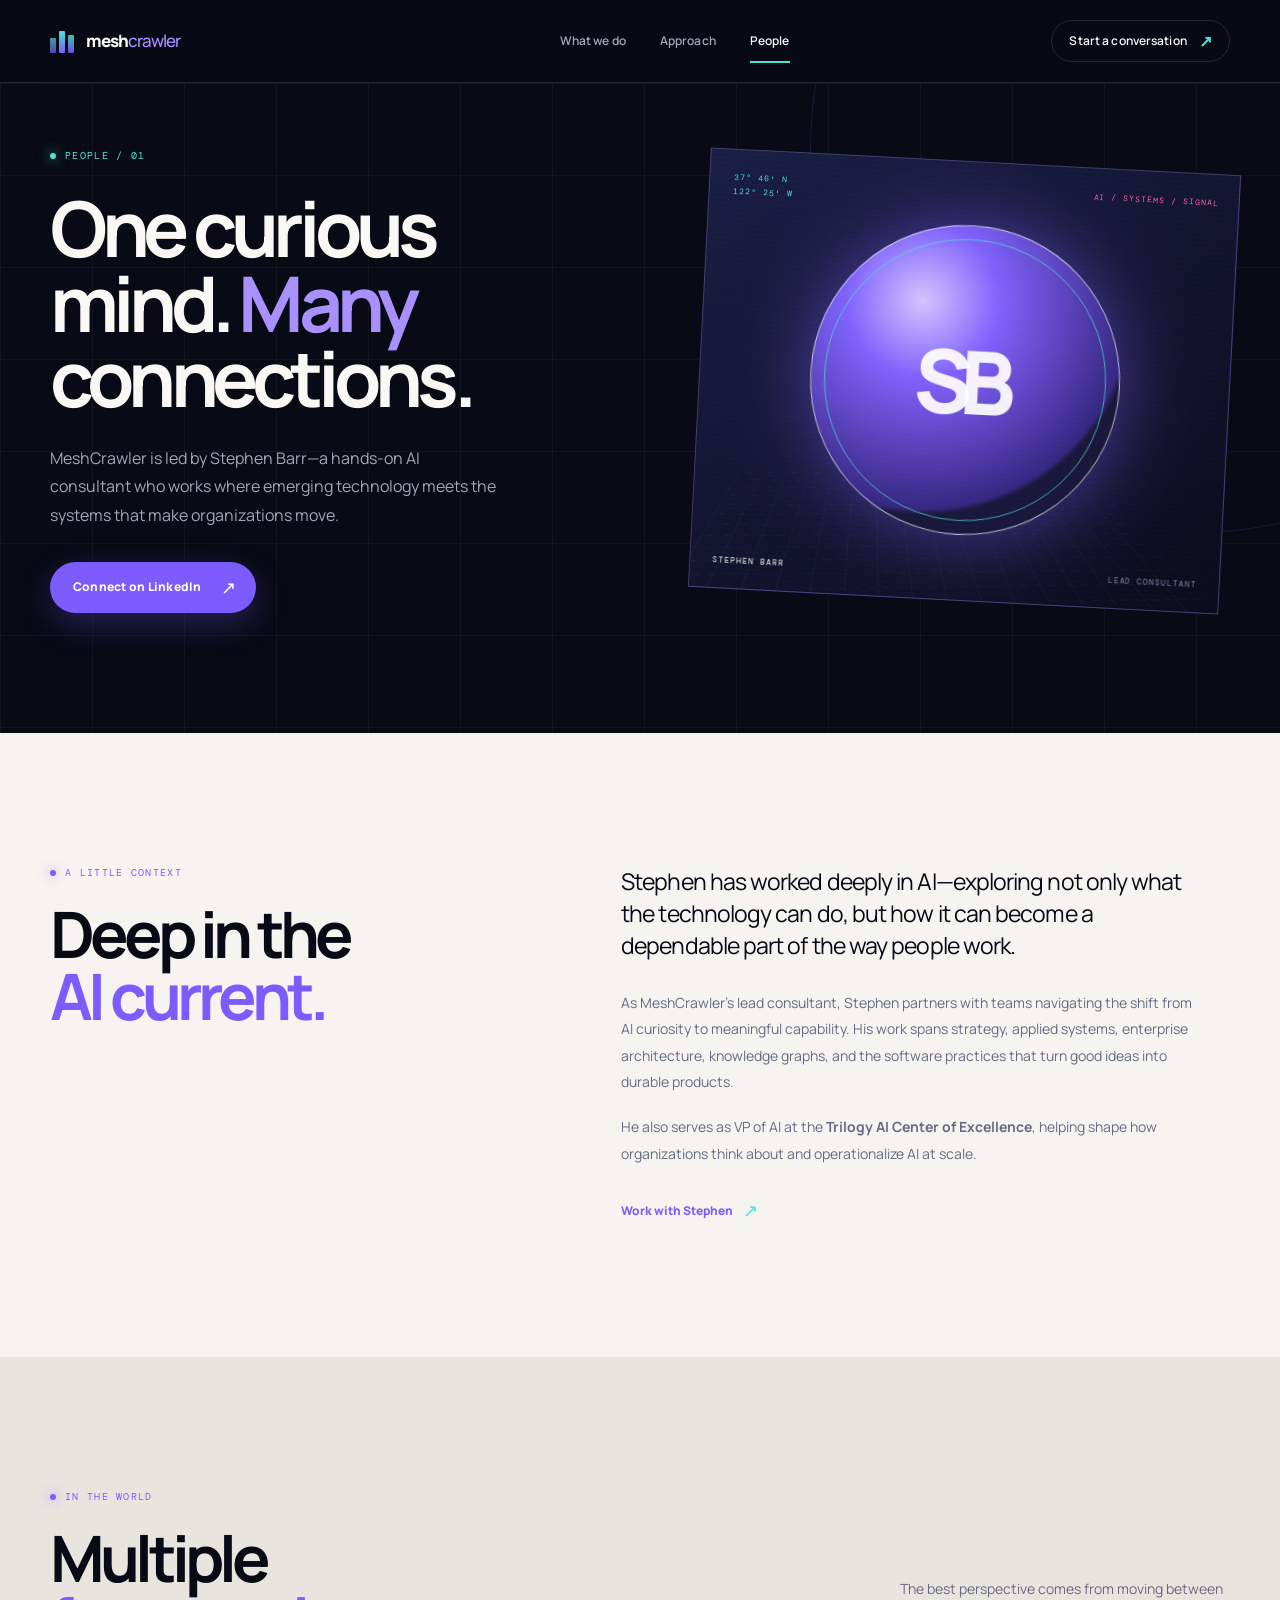
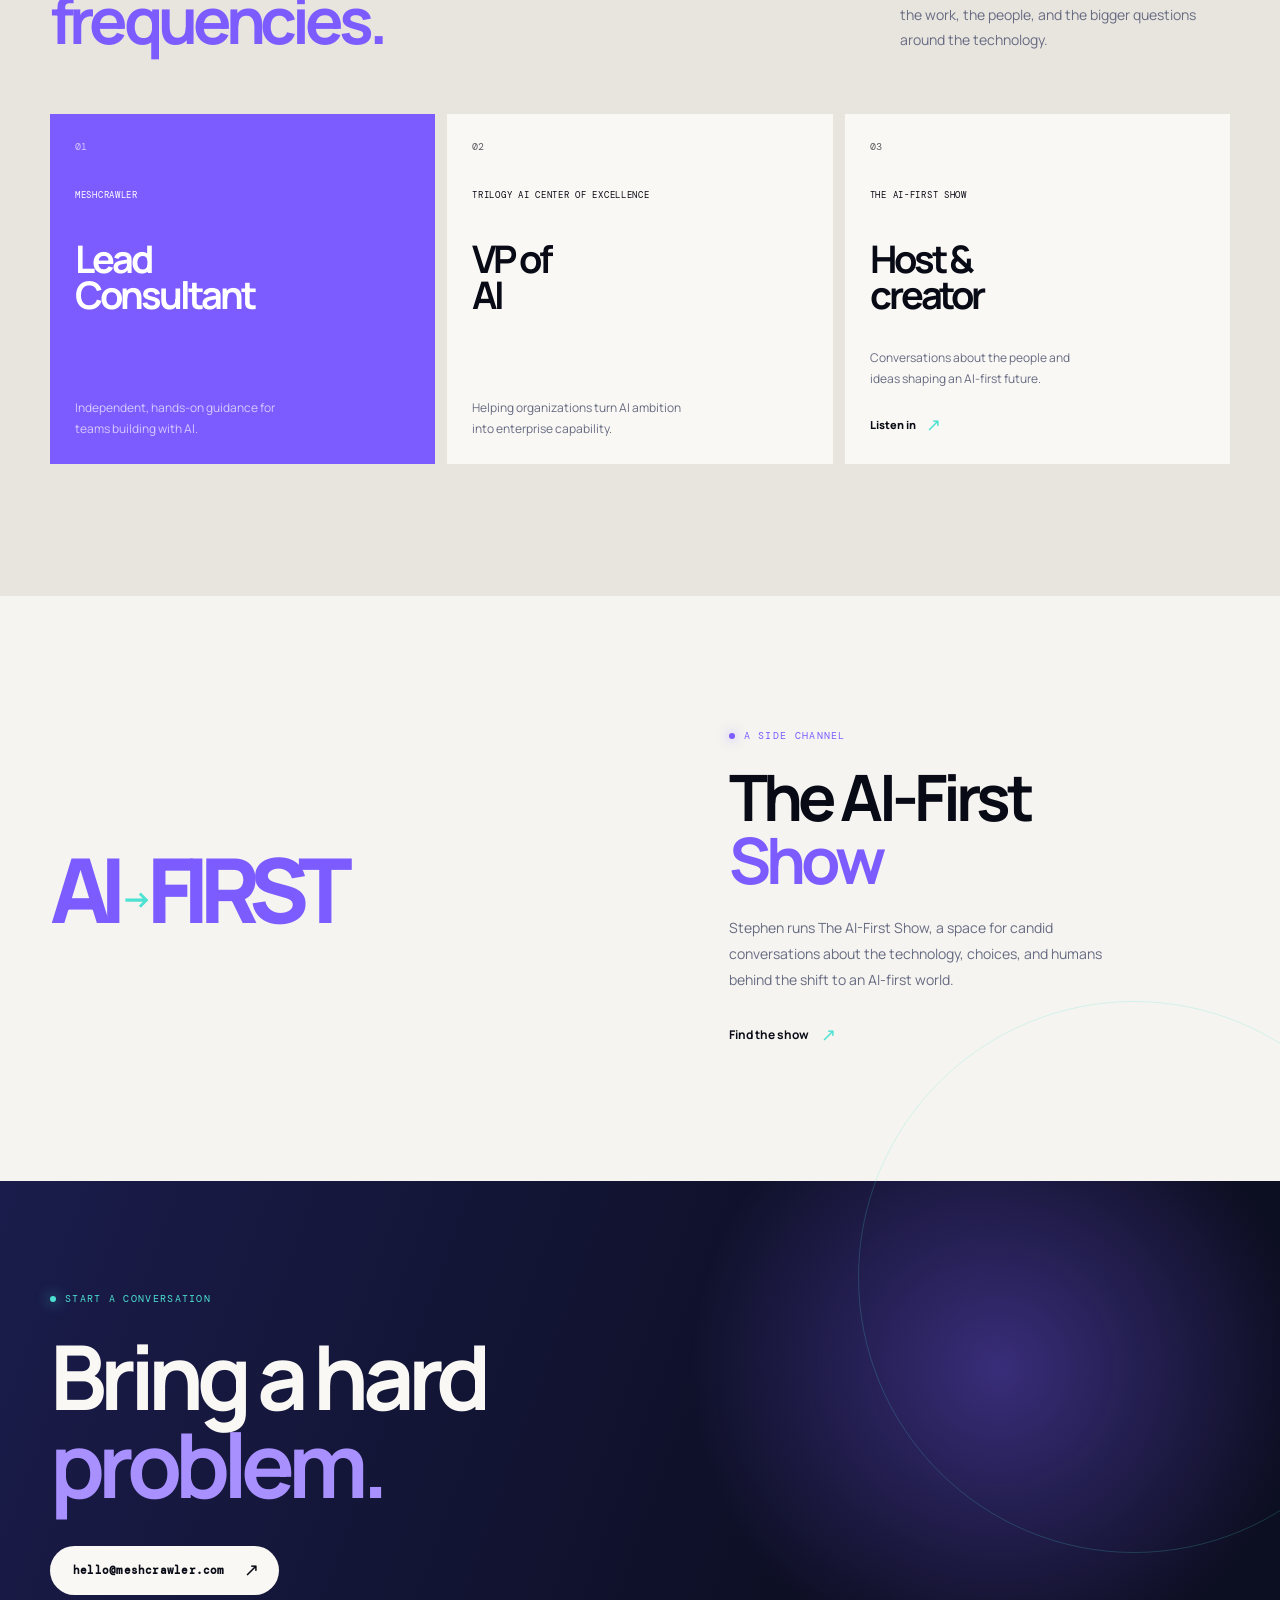
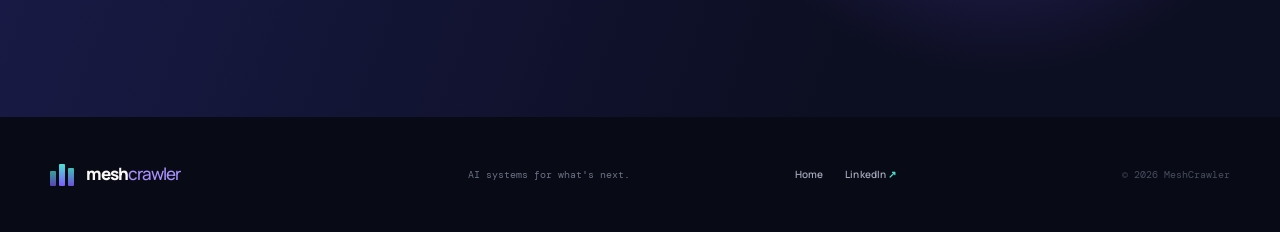
==== people.html @ 1b7ec42e "Refresh MeshCrawler site and add People page" ====
<!DOCTYPE html>
<html lang="en">
<head>
    <meta charset="UTF-8">
    <meta name="viewport" content="width=device-width, initial-scale=1.0">
    <meta name="description" content="Meet Stephen Barr, MeshCrawler's lead consultant and AI practitioner.">
    <title>People — Stephen Barr | MeshCrawler</title>
    <link rel="stylesheet" href="styles.css">
</head>
<body class="people-page">
    <div class="site-shell">
        <header class="site-header">
            <div class="container header-inner">
                <a class="brand" href="index.html" aria-label="MeshCrawler home"><span class="brand-mark" aria-hidden="true"><span></span><span></span><span></span></span><span class="brand-name">mesh<span>crawler</span></span></a>
                <nav class="site-nav" aria-label="Main navigation"><a href="index.html">What we do</a><a href="index.html#approach">Approach</a><a class="active" href="people.html">People</a></nav>
                <a class="header-cta" href="mailto:hello@meshcrawler.com">Start a conversation <span aria-hidden="true">↗</span></a>
            </div>
        </header>

        <main>
            <section class="people-hero section-grid">
                <div class="hero-orbit orbit-one" aria-hidden="true"></div>
                <div class="container people-hero-layout">
                    <div class="people-hero-copy"><p class="eyebrow"><span class="eyebrow-dot"></span> People / 01</p><h1>One curious<br>mind. <em>Many</em><br>connections.</h1><p class="hero-intro">MeshCrawler is led by Stephen Barr—a hands-on AI consultant who works where emerging technology meets the systems that make organizations move.</p><a class="button button-primary" href="https://www.linkedin.com/in/stephenjbarr/" target="_blank" rel="noreferrer">Connect on LinkedIn <span aria-hidden="true">↗</span></a></div>
                    <div class="portrait-stage" aria-label="Abstract portrait card for Stephen Barr"><div class="portrait-scanlines"></div><div class="portrait-grid"></div><div class="portrait-orb"><span>SB</span></div><div class="portrait-caption"><span>STEPHEN BARR</span><span>LEAD CONSULTANT</span></div><div class="portrait-coordinates">37° 46' N<br>122° 25' W</div><div class="portrait-tag">AI / SYSTEMS / SIGNAL</div></div>
                </div>
            </section>

            <section class="bio-section section-pad">
                <div class="container bio-layout">
                    <div class="bio-intro"><p class="eyebrow"><span class="eyebrow-dot"></span> A little context</p><h2>Deep in the<br><em>AI current.</em></h2></div>
                    <div class="bio-copy"><p class="lead-copy">Stephen has worked deeply in AI—exploring not only what the technology can do, but how it can become a dependable part of the way people work.</p><p>As MeshCrawler's lead consultant, Stephen partners with teams navigating the shift from AI curiosity to meaningful capability. His work spans strategy, applied systems, enterprise architecture, knowledge graphs, and the software practices that turn good ideas into durable products.</p><p>He also serves as VP of AI at the <strong>Trilogy AI Center of Excellence</strong>, helping shape how organizations think about and operationalize AI at scale.</p><a class="inline-link" href="mailto:hello@meshcrawler.com">Work with Stephen <span aria-hidden="true">↗</span></a></div>
                </div>
            </section>

            <section class="roles-section section-pad">
                <div class="container"><div class="section-heading heading-split"><div><p class="eyebrow"><span class="eyebrow-dot"></span> In the world</p><h2>Multiple<br><em>frequencies.</em></h2></div><p class="heading-detail">The best perspective comes from moving between the work, the people, and the bigger questions around the technology.</p></div><div class="roles-grid"><article class="role-card role-primary"><span class="role-index">01</span><span class="role-kicker">MeshCrawler</span><h3>Lead<br>Consultant</h3><p>Independent, hands-on guidance for teams building with AI.</p></article><article class="role-card"><span class="role-index">02</span><span class="role-kicker">Trilogy AI Center of Excellence</span><h3>VP of<br>AI</h3><p>Helping organizations turn AI ambition into enterprise capability.</p></article><article class="role-card"><span class="role-index">03</span><span class="role-kicker">The AI-First Show</span><h3>Host &amp;<br>creator</h3><p>Conversations about the people and ideas shaping an AI-first future.</p><a class="card-link" href="mailto:hello@meshcrawler.com">Listen in <span aria-hidden="true">↗</span></a></article></div></div>
            </section>

            <section class="show-section section-pad"><div class="container show-layout"><div class="show-mark" aria-hidden="true">AI<span>→</span>FIRST</div><div class="show-copy"><p class="eyebrow"><span class="eyebrow-dot"></span> A side channel</p><h2>The AI-First<br><em>Show</em></h2><p>Stephen runs The AI-First Show, a space for candid conversations about the technology, choices, and humans behind the shift to an AI-first world.</p><a class="text-link" href="mailto:hello@meshcrawler.com">Find the show <span aria-hidden="true">↗</span></a></div></div></section>

            <section class="contact-band"><div class="container contact-inner"><p class="eyebrow"><span class="eyebrow-dot"></span> Start a conversation</p><h2>Bring a hard<br><em>problem.</em></h2><a class="button button-light" href="mailto:hello@meshcrawler.com">hello@meshcrawler.com <span aria-hidden="true">↗</span></a></div></section>
        </main>

        <footer class="site-footer"><div class="container footer-inner"><a class="brand" href="index.html" aria-label="MeshCrawler home"><span class="brand-mark" aria-hidden="true"><span></span><span></span><span></span></span><span class="brand-name">mesh<span>crawler</span></span></a><p>AI systems for what's next.</p><div class="footer-links"><a href="index.html">Home</a><a href="https://www.linkedin.com/in/stephenjbarr/" target="_blank" rel="noreferrer">LinkedIn <span aria-hidden="true">↗</span></a></div><span class="copyright">© 2026 MeshCrawler</span></div></footer>
    </div>
</body>
</html>
---- styles.css ----
@import url('https://fonts.googleapis.com/css2?family=DM+Mono:wght@400;500&family=Manrope:wght@400;500;600;700;800&display=swap');

:root {
    --ink: #080a15;
    --ink-soft: #10142a;
    --panel: #131831;
    --panel-light: #f5f4f0;
    --white: #f9f8f4;
    --muted: #a3a6b9;
    --text-muted: #676b82;
    --violet: #7c5cff;
    --violet-bright: #a890ff;
    --cyan: #4de2d2;
    --pink: #ff5eaa;
    --line: rgba(255, 255, 255, 0.12);
    --light-line: rgba(8, 10, 21, 0.14);
}

* { box-sizing: border-box; margin: 0; padding: 0; }

html { scroll-behavior: smooth; }

body {
    background: var(--ink);
    color: var(--white);
    font-family: 'Manrope', -apple-system, BlinkMacSystemFont, 'Segoe UI', sans-serif;
    line-height: 1.55;
    -webkit-font-smoothing: antialiased;
}

a { color: inherit; text-decoration: none; }
a:focus-visible { outline: 2px solid var(--cyan); outline-offset: 5px; }

.site-shell { overflow: hidden; }
.container { width: min(1180px, calc(100% - 64px)); margin: 0 auto; }
.section-pad { padding: 132px 0; }

.site-header { background: rgba(8, 10, 21, 0.86); border-bottom: 1px solid var(--line); position: relative; z-index: 10; backdrop-filter: blur(18px); }
.header-inner { align-items: center; display: flex; height: 82px; justify-content: space-between; }
.brand { align-items: center; display: inline-flex; gap: 11px; }
.brand-mark { display: flex; gap: 3px; height: 24px; width: 25px; }
.brand-mark span { background: linear-gradient(180deg, var(--cyan), var(--violet)); border-radius: 1px; display: block; width: 6px; }
.brand-mark span:nth-child(1) { height: 15px; margin-top: 9px; opacity: .7; }
.brand-mark span:nth-child(2) { height: 22px; margin-top: 2px; }
.brand-mark span:nth-child(3) { height: 18px; margin-top: 6px; opacity: .85; }
.brand-name { font-size: 17px; font-weight: 800; letter-spacing: -.06em; }
.brand-name span { color: var(--violet-bright); font-weight: 500; }
.site-nav { display: flex; gap: 34px; margin-left: 10%; }
.site-nav a, .header-cta, .footer-links a { color: var(--muted); font-size: 12px; font-weight: 600; letter-spacing: .01em; transition: color .2s ease; }
.site-nav a:hover, .site-nav a.active, .footer-links a:hover { color: var(--white); }
.site-nav a.active { position: relative; }
.site-nav a.active::after { background: var(--cyan); bottom: -13px; content: ''; height: 2px; left: 0; position: absolute; width: 100%; }
.header-cta { align-items: center; border: 1px solid var(--line); border-radius: 100px; color: var(--white); display: inline-flex; gap: 12px; padding: 11px 17px; }
.header-cta span { color: var(--cyan); font-size: 16px; line-height: 0; }
.header-cta:hover { border-color: var(--violet-bright); }

.eyebrow { align-items: center; color: var(--cyan); display: flex; font-family: 'DM Mono', monospace; font-size: 10px; gap: 9px; letter-spacing: .13em; text-transform: uppercase; }
.eyebrow-dot { background: var(--cyan); border-radius: 50%; box-shadow: 0 0 14px var(--cyan); display: block; height: 6px; width: 6px; }
.section-grid { background-color: var(--ink); background-image: linear-gradient(rgba(255,255,255,.035) 1px, transparent 1px), linear-gradient(90deg, rgba(255,255,255,.035) 1px, transparent 1px); background-size: 92px 92px; position: relative; }

.hero { min-height: 700px; }
.hero-layout { align-items: center; display: grid; gap: 8%; grid-template-columns: .92fr 1.08fr; min-height: 600px; padding-bottom: 34px; padding-top: 58px; position: relative; z-index: 1; }
.hero-copy { max-width: 570px; }
h1, h2, h3, p { text-wrap: pretty; }
h1, h2 { font-weight: 700; letter-spacing: -.075em; line-height: .98; }
.hero h1 { font-size: clamp(54px, 6.6vw, 92px); margin: 27px 0 27px; max-width: 660px; }
h1 em, h2 em { color: var(--violet-bright); font-style: normal; }
.hero-intro { color: var(--muted); font-size: 16px; line-height: 1.8; max-width: 495px; }
.hero-actions { align-items: center; display: flex; gap: 27px; margin-top: 34px; }
.button { align-items: center; border-radius: 100px; display: inline-flex; font-size: 12px; font-weight: 800; gap: 19px; letter-spacing: .02em; padding: 16px 20px 16px 23px; transition: box-shadow .25s ease, transform .25s ease, background .25s ease; }
.button span { font-size: 18px; font-weight: 400; line-height: 0; }
.button-primary { background: var(--violet); box-shadow: 0 11px 32px rgba(124, 92, 255, .26); color: white; }
.button-primary:hover { background: #9077ff; box-shadow: 0 15px 38px rgba(124, 92, 255, .4); transform: translateY(-2px); }
.button-light { background: var(--white); color: var(--ink); }
.button-light:hover { box-shadow: 0 12px 28px rgba(0,0,0,.2); transform: translateY(-2px); }
.text-link { align-items: center; color: var(--white); display: inline-flex; font-size: 12px; font-weight: 700; gap: 12px; }
.text-link span, .card-link span, .inline-link span { color: var(--cyan); font-size: 18px; font-weight: 400; transition: transform .2s ease; }
.text-link:hover span, .card-link:hover span, .inline-link:hover span { transform: translate(3px, -3px); }
.hero-note { align-items: center; color: #74788d; display: flex; font-family: 'DM Mono', monospace; font-size: 10px; gap: 10px; margin-top: 60px; }
.note-line { background: var(--pink); display: block; height: 1px; width: 32px; }

.hero-visual { height: 480px; perspective: 900px; position: relative; }
.visual-glow { background: var(--violet); border-radius: 50%; filter: blur(90px); height: 280px; opacity: .25; position: absolute; right: 8%; top: 12%; width: 280px; }
.network-card { background: rgba(18, 22, 47, .76); border: 1px solid rgba(168, 144, 255, .27); box-shadow: 0 30px 100px rgba(0,0,0,.35), inset 0 0 55px rgba(124,92,255,.06); height: 404px; left: 6%; position: absolute; top: 27px; transform: rotate(5deg); width: 83%; z-index: 1; }
.network-card::before, .network-card::after { border: 1px solid var(--cyan); content: ''; height: 10px; position: absolute; width: 10px; }
.network-card::before { border-bottom: 0; border-right: 0; left: -6px; top: -6px; }
.network-card::after { border-left: 0; border-top: 0; bottom: -6px; right: -6px; }
.network-topline, .network-footer { color: #747b9f; display: flex; font-family: 'DM Mono', monospace; font-size: 8px; justify-content: space-between; letter-spacing: .11em; padding: 18px 19px; }
.status { color: var(--cyan); }
.status i { background: var(--cyan); border-radius: 50%; box-shadow: 0 0 8px var(--cyan); display: inline-block; height: 5px; margin-right: 5px; width: 5px; }
.network-map { height: 320px; overflow: hidden; position: relative; }
.network-map::before { background-image: linear-gradient(rgba(168,144,255,.1) 1px, transparent 1px), linear-gradient(90deg, rgba(168,144,255,.1) 1px, transparent 1px); background-size: 36px 36px; content: ''; inset: 0; opacity: .35; position: absolute; transform: perspective(400px) rotateX(60deg) scale(1.3); transform-origin: bottom; }
.network-ring { border: 1px solid rgba(124,92,255,.34); border-radius: 50%; left: 50%; position: absolute; top: 50%; transform: translate(-50%, -50%); }
.ring-a { height: 180px; width: 180px; }.ring-b { height: 270px; width: 270px; }.ring-c { border-color: rgba(77,226,210,.15); height: 370px; width: 370px; }
.network-line { background: linear-gradient(90deg, transparent, rgba(77,226,210,.7), transparent); height: 1px; left: 23%; position: absolute; top: 50%; transform-origin: left center; width: 54%; }
.line-a { transform: rotate(16deg); }.line-b { transform: rotate(158deg); }.line-c { transform: rotate(205deg); }.line-d { transform: rotate(280deg); }.line-e { background: linear-gradient(90deg, transparent, rgba(255,94,170,.55), transparent); transform: rotate(340deg); }
.node { align-items: center; background: #1b2050; border: 1px solid var(--violet-bright); border-radius: 50%; box-shadow: 0 0 18px rgba(124,92,255,.55); display: flex; height: 37px; justify-content: center; position: absolute; width: 37px; }
.node b { color: var(--violet-bright); font-family: 'DM Mono', monospace; font-size: 9px; font-weight: 400; }
.node-main { background: linear-gradient(145deg, var(--violet), #4832b7); border: 2px solid #c7bdff; box-shadow: 0 0 38px rgba(124,92,255,.8); height: 68px; left: calc(50% - 34px); top: calc(50% - 34px); width: 68px; }
.node-main b { color: white; font-size: 15px; }
.node-one { left: 18%; top: 27%; }.node-two { right: 19%; top: 20%; }.node-three { bottom: 16%; left: 24%; }.node-four { bottom: 20%; right: 17%; }.node-five { left: 48%; top: 8%; }
.network-footer { border-top: 1px solid rgba(255,255,255,.08); padding-bottom: 13px; padding-top: 13px; }
.floating-label { background: rgba(8,10,21,.82); border: 1px solid var(--line); color: #85899c; font-family: 'DM Mono', monospace; font-size: 9px; letter-spacing: .06em; padding: 11px 13px; position: absolute; z-index: 2; }
.floating-label span { color: var(--cyan); margin-right: 8px; }.label-top { right: 0; top: 20px; }.label-bottom { bottom: 42px; left: 0; }.label-bottom span { color: var(--pink); }
.hero-orbit { border: 1px solid rgba(124,92,255,.17); border-radius: 50%; pointer-events: none; position: absolute; }
.orbit-one { height: 770px; right: -300px; top: -320px; width: 770px; }.orbit-two { border-color: rgba(77,226,210,.1); height: 520px; right: -160px; top: -195px; width: 520px; }
.hero-footer { align-items: center; border-top: 1px solid var(--line); color: #6e7289; display: flex; font-family: 'DM Mono', monospace; font-size: 9px; justify-content: space-between; letter-spacing: .1em; padding-bottom: 23px; padding-top: 22px; position: relative; text-transform: uppercase; z-index: 1; }
.scroll-cue { align-items: center; display: flex; gap: 8px; }.scroll-cue i { border: 1px solid var(--cyan); border-radius: 50%; display: block; height: 6px; width: 6px; }

.signal-strip { background: var(--violet); color: #100d2c; overflow: hidden; }
.signal-track { align-items: center; display: flex; gap: 32px; justify-content: center; min-width: max-content; padding: 14px 0; }
.signal-track span { font-size: 10px; font-weight: 800; letter-spacing: .1em; text-transform: uppercase; }.signal-track b { color: var(--cyan); font-size: 14px; }

.capabilities { background: var(--panel-light); color: var(--ink); }
.section-heading { margin-bottom: 62px; }.heading-split { align-items: end; display: flex; justify-content: space-between; }.capabilities .eyebrow, .roles-section .eyebrow, .bio-section .eyebrow { color: var(--violet); }.capabilities .eyebrow-dot, .roles-section .eyebrow-dot, .bio-section .eyebrow-dot { background: var(--violet); box-shadow: 0 0 12px rgba(124,92,255,.7); }
h2 { font-size: clamp(46px, 5vw, 71px); margin-top: 22px; }.capabilities h2, .roles-section h2, .bio-section h2 { color: var(--ink); }.capabilities h2 em, .roles-section h2 em, .bio-section h2 em { color: var(--violet); }.heading-detail { color: var(--text-muted); font-size: 14px; line-height: 1.8; max-width: 330px; }
.capability-grid { display: grid; gap: 12px; grid-template-columns: repeat(4, 1fr); }.capability-card { display: flex; flex-direction: column; min-height: 424px; padding: 27px 25px 24px; position: relative; }.card-number { font-family: 'DM Mono', monospace; font-size: 10px; opacity: .55; }.capability-icon { align-items: center; display: flex; height: 72px; justify-content: center; margin: 18px 0 18px; width: 72px; }.icon-spark { color: var(--violet-bright); font-size: 54px; text-shadow: 0 0 20px rgba(168,144,255,.7); }.capability-card h3 { font-size: 23px; letter-spacing: -.065em; line-height: 1.05; }.capability-card p { font-size: 12px; line-height: 1.75; margin-top: 17px; opacity: .72; }.card-link { align-items: center; display: inline-flex; font-size: 11px; font-weight: 800; gap: 10px; margin-top: auto; padding-top: 25px; }.card-dark { background: var(--ink-soft); color: var(--white); }.card-gradient { background: linear-gradient(145deg, #7255f0, #3b2c9b); color: white; }.card-outline { border: 1px solid var(--light-line); }.icon-grid { display: grid; gap: 5px; grid-template-columns: repeat(2, 17px); grid-template-rows: repeat(2, 17px); }.icon-grid i { border: 1px solid var(--cyan); display: block; }.icon-grid i:nth-child(2) { background: var(--cyan); opacity: .65; }.icon-nodes { position: relative; }.icon-nodes::before, .icon-nodes::after { background: var(--cyan); content: ''; height: 1px; position: absolute; transform: rotate(30deg); width: 48px; }.icon-nodes::after { transform: rotate(-30deg); }.icon-nodes i { background: var(--cyan); border-radius: 50%; box-shadow: 0 0 11px var(--cyan); height: 8px; position: absolute; width: 8px; }.icon-nodes i:nth-child(1) { left: 12px; top: 32px; }.icon-nodes i:nth-child(2) { right: 10px; top: 17px; }.icon-nodes i:nth-child(3) { right: 10px; top: 47px; }.icon-nodes i:nth-child(4) { left: 31px; top: 32px; }.icon-lock { color: var(--violet); font-size: 65px; transform: rotate(-45deg); }

.approach { background: var(--ink-soft); }.approach-layout { display: grid; gap: 11%; grid-template-columns: .8fr 1.2fr; }.approach-statement h2 { font-size: clamp(45px, 5vw, 70px); margin: 25px 0 28px; }.approach-statement > p:not(.eyebrow) { color: var(--muted); font-size: 14px; line-height: 1.85; margin-bottom: 30px; max-width: 360px; }.principles { border-top: 1px solid var(--line); }.principle { align-items: flex-start; border-bottom: 1px solid var(--line); display: grid; gap: 22px; grid-template-columns: 36px 1fr 20px; padding: 26px 0; }.principle-number { color: var(--cyan); font-family: 'DM Mono', monospace; font-size: 10px; padding-top: 4px; }.principle h3 { font-size: 17px; letter-spacing: -.035em; }.principle p { color: var(--muted); font-size: 12px; margin-top: 7px; }.principle-arrow { color: var(--violet-bright); font-size: 20px; }

.people-teaser { background: #e8e5df; color: var(--ink); }.people-teaser-inner { align-items: center; display: grid; gap: 10%; grid-template-columns: 1.1fr .9fr; }.teaser-art { background: linear-gradient(145deg, #171b42, #372a88); height: 350px; overflow: hidden; position: relative; }.teaser-art::before { background-image: linear-gradient(rgba(77,226,210,.14) 1px, transparent 1px), linear-gradient(90deg, rgba(77,226,210,.14) 1px, transparent 1px); background-size: 31px 31px; content: ''; inset: 0; position: absolute; transform: skewY(-18deg) scale(1.35); }.teaser-art::after { border: 1px solid rgba(77,226,210,.35); border-radius: 50%; content: ''; height: 450px; left: -120px; position: absolute; top: -50px; width: 450px; }.teaser-art span { color: rgba(255,255,255,.92); font-size: clamp(100px, 15vw, 190px); font-weight: 800; left: 50%; letter-spacing: -.12em; line-height: 1; position: absolute; top: 50%; transform: translate(-50%, -55%); z-index: 1; }.teaser-art i { background: var(--cyan); border-radius: 50%; box-shadow: 0 0 20px var(--cyan); height: 7px; position: absolute; width: 7px; z-index: 2; }.teaser-art i:nth-of-type(1) { right: 17%; top: 19%; }.teaser-art i:nth-of-type(2) { bottom: 16%; left: 18%; background: var(--pink); box-shadow: 0 0 20px var(--pink); }.teaser-art i:nth-of-type(3) { bottom: 27%; right: 31%; }.teaser-copy { max-width: 350px; }.teaser-copy .eyebrow { color: var(--violet); }.teaser-copy .eyebrow-dot { background: var(--violet); box-shadow: 0 0 12px rgba(124,92,255,.7); }.teaser-copy h2 { color: var(--ink); margin: 23px 0; }.teaser-copy h2 em { color: var(--violet); }.teaser-copy > p:not(.eyebrow) { color: var(--text-muted); font-size: 14px; line-height: 1.85; margin-bottom: 28px; }

.contact-band { background: radial-gradient(circle at 78% 35%, rgba(124,92,255,.4), transparent 29%), linear-gradient(110deg, #1a1c4b, #0c0e21 70%); padding: 110px 0 122px; position: relative; }.contact-band::after { border: 1px solid rgba(77,226,210,.2); border-radius: 50%; content: ''; height: 550px; position: absolute; right: -130px; top: -180px; width: 550px; }.contact-inner { position: relative; z-index: 1; }.contact-inner h2 { font-size: clamp(54px, 7vw, 96px); margin: 26px 0 38px; }.contact-inner .button { font-family: 'DM Mono', monospace; font-size: 11px; letter-spacing: .02em; }

.site-footer { background: var(--ink); }.footer-inner { align-items: center; display: grid; gap: 25px; grid-template-columns: 1.3fr 1fr 1fr auto; min-height: 115px; }.footer-inner > p, .copyright { color: #6d7185; font-family: 'DM Mono', monospace; font-size: 10px; }.footer-links { display: flex; gap: 22px; }.footer-links a { font-size: 10px; }.footer-links span { color: var(--cyan); }.copyright { color: #484c5e; }

/* People page */
.people-hero { min-height: 650px; }.people-hero-layout { align-items: center; display: grid; gap: 10%; grid-template-columns: 1fr 1fr; min-height: 600px; padding-bottom: 70px; padding-top: 65px; position: relative; z-index: 1; }.people-hero-copy h1 { font-size: clamp(52px, 6vw, 83px); margin: 26px 0 28px; }.people-hero-copy .hero-intro { margin-bottom: 32px; max-width: 450px; }.portrait-stage { background: linear-gradient(145deg, rgba(28,32,73,.9), rgba(10,12,28,.95)); border: 1px solid rgba(168,144,255,.34); height: 440px; overflow: hidden; position: relative; transform: rotate(3deg); }.portrait-grid { background-image: linear-gradient(rgba(77,226,210,.13) 1px, transparent 1px), linear-gradient(90deg, rgba(77,226,210,.13) 1px, transparent 1px); background-size: 37px 37px; inset: -30px; opacity: .45; position: absolute; transform: perspective(600px) rotateX(58deg) rotateZ(-8deg); transform-origin: center bottom; }.portrait-scanlines { background: repeating-linear-gradient(0deg, transparent, transparent 4px, rgba(255,255,255,.02) 5px); inset: 0; pointer-events: none; position: absolute; z-index: 2; }.portrait-orb { align-items: center; background: radial-gradient(circle at 35% 25%, #d0c5ff, #8062fb 25%, #362782 68%, #1a183a 70%); border: 1px solid rgba(255,255,255,.65); border-radius: 50%; box-shadow: 0 0 80px rgba(124,92,255,.55); display: flex; height: 310px; justify-content: center; left: calc(50% - 155px); position: absolute; top: 63px; width: 310px; z-index: 1; }.portrait-orb::after { border: 1px solid rgba(77,226,210,.7); border-radius: 50%; content: ''; inset: 13px; position: absolute; }.portrait-orb span { color: rgba(255,255,255,.92); font-size: 88px; font-weight: 800; letter-spacing: -.15em; line-height: 1; margin-right: 12px; }.portrait-caption { bottom: 22px; display: flex; justify-content: space-between; left: 22px; position: absolute; right: 22px; z-index: 3; }.portrait-caption span, .portrait-coordinates, .portrait-tag { color: #7d84ab; font-family: 'DM Mono', monospace; font-size: 8px; letter-spacing: .12em; }.portrait-caption span:first-child { color: var(--white); }.portrait-coordinates { color: var(--cyan); left: 24px; line-height: 1.7; position: absolute; top: 21px; }.portrait-tag { color: var(--pink); position: absolute; right: 20px; top: 22px; }
.bio-section { background: var(--panel-light); color: var(--ink); }.bio-layout { display: grid; gap: 14%; grid-template-columns: .8fr 1.2fr; }.bio-copy { max-width: 580px; }.lead-copy { color: var(--ink); font-size: 23px; letter-spacing: -.04em; line-height: 1.4; margin-bottom: 28px; }.bio-copy p:not(.lead-copy) { color: var(--text-muted); font-size: 14px; line-height: 1.9; margin-bottom: 18px; }.inline-link { align-items: center; color: var(--violet); display: inline-flex; font-size: 12px; font-weight: 800; gap: 10px; margin-top: 12px; }
.roles-section { background: #e8e5df; color: var(--ink); }.roles-grid { display: grid; gap: 12px; grid-template-columns: repeat(3, 1fr); }.role-card { background: var(--white); display: flex; flex-direction: column; min-height: 350px; padding: 25px; }.role-card.role-primary { background: var(--violet); color: white; }.role-index { font-family: 'DM Mono', monospace; font-size: 10px; opacity: .65; }.role-kicker { font-family: 'DM Mono', monospace; font-size: 9px; letter-spacing: .08em; margin-top: 35px; min-height: 28px; text-transform: uppercase; }.role-card h3 { font-size: 38px; letter-spacing: -.08em; line-height: .93; margin-top: 24px; }.role-card p { color: var(--text-muted); font-size: 12px; line-height: 1.7; margin-top: auto; max-width: 225px; }.role-primary p { color: rgba(255,255,255,.68); }.role-card .card-link { color: var(--ink); margin-top: 22px; padding-top: 0; }.role-primary .card-link { color: white; }.show-section { background: var(--panel-light); color: var(--ink); }.show-layout { align-items: center; display: grid; gap: 15%; grid-template-columns: 1fr 1fr; }.show-mark { color: var(--violet); font-size: clamp(42px, 7vw, 95px); font-weight: 800; letter-spacing: -.12em; line-height: .8; position: relative; }.show-mark span { color: var(--cyan); font-size: .35em; margin: 0 .15em; vertical-align: middle; }.show-copy { max-width: 390px; }.show-copy .eyebrow { color: var(--violet); }.show-copy .eyebrow-dot { background: var(--violet); box-shadow: 0 0 12px rgba(124,92,255,.7); }.show-copy h2 { margin: 23px 0; }.show-copy h2 em { color: var(--violet); }.show-copy > p:not(.eyebrow) { color: var(--text-muted); font-size: 14px; line-height: 1.85; margin-bottom: 28px; }.show-copy .text-link { color: var(--ink); }

@media (max-width: 900px) {
    .site-nav { margin-left: 0; }
    .hero-layout, .people-hero-layout { gap: 5%; grid-template-columns: 1fr 1fr; }
    .hero h1 { font-size: clamp(51px, 7vw, 70px); }
    .hero-visual { transform: scale(.9); transform-origin: center right; }
    .capability-grid { grid-template-columns: repeat(2, 1fr); }
    .capability-card { min-height: 390px; }
    .people-teaser-inner { gap: 7%; }
    .footer-inner { grid-template-columns: 1fr 1fr; padding: 28px 0; }
}

@media (max-width: 650px) {
    .container { width: min(100% - 40px, 500px); }.section-pad { padding: 82px 0; }
    .site-header { position: relative; }.header-inner { flex-wrap: wrap; height: auto; padding: 18px 0; row-gap: 18px; }.site-nav { order: 3; width: 100%; justify-content: space-between; }.site-nav a.active::after { bottom: -8px; }.header-cta { font-size: 10px; padding: 9px 12px; }
    .hero, .people-hero { min-height: 0; }.hero-layout, .people-hero-layout { display: flex; flex-direction: column; padding-bottom: 42px; padding-top: 74px; }.hero-copy, .people-hero-copy { align-self: flex-start; }.hero h1 { font-size: clamp(53px, 15vw, 76px); }.hero-intro { font-size: 14px; }.hero-actions { align-items: flex-start; flex-direction: column; gap: 23px; }.hero-note { margin-top: 37px; }.hero-visual { align-self: center; height: 370px; margin-top: 25px; transform: scale(.89); transform-origin: center top; width: 112%; }.network-card { left: 7%; top: 25px; }.hero-footer { align-items: flex-start; flex-direction: column; gap: 12px; }.hero-footer .scroll-cue { display: none; }
    .signal-track { gap: 19px; justify-content: flex-start; padding: 12px 20px; }.signal-track span { font-size: 8px; }
    .heading-split { align-items: flex-start; flex-direction: column; gap: 25px; }.section-heading { margin-bottom: 36px; }.heading-detail { max-width: 380px; }.capability-grid, .roles-grid { grid-template-columns: 1fr; }.capability-card { min-height: 330px; }.capability-card h3 { font-size: 28px; }.capability-icon { margin-top: 12px; }
    .approach-layout, .bio-layout, .show-layout { display: flex; flex-direction: column; gap: 52px; }.approach-statement > p:not(.eyebrow) { max-width: none; }.principle { gap: 12px; grid-template-columns: 28px 1fr 15px; }.principle h3 { font-size: 15px; }.principle p { font-size: 11px; }.people-teaser-inner { display: flex; flex-direction: column-reverse; gap: 42px; }.teaser-copy { max-width: none; width: 100%; }.teaser-art { height: 250px; width: 100%; }.teaser-art span { font-size: 120px; }.contact-band { padding: 80px 0 90px; }.contact-inner h2 { font-size: clamp(54px, 15vw, 78px); }
    .footer-inner { align-items: flex-start; display: flex; flex-wrap: wrap; justify-content: space-between; }.footer-inner > p { order: 3; width: 100%; }.copyright { order: 4; }
    .people-hero-layout { padding-top: 70px; }.people-hero-copy h1 { font-size: clamp(50px, 14vw, 72px); }.portrait-stage { height: 370px; margin-top: 20px; transform: rotate(2deg); width: 100%; }.portrait-orb { height: 250px; left: calc(50% - 125px); top: 52px; width: 250px; }.portrait-orb span { font-size: 70px; }.bio-intro h2, .roles-section h2 { font-size: 54px; }.lead-copy { font-size: 20px; }.role-card { min-height: 300px; }.show-mark { font-size: 67px; }
}

@media (prefers-reduced-motion: reduce) { html { scroll-behavior: auto; } *, *::before, *::after { transition-duration: .01ms !important; animation-duration: .01ms !important; } }
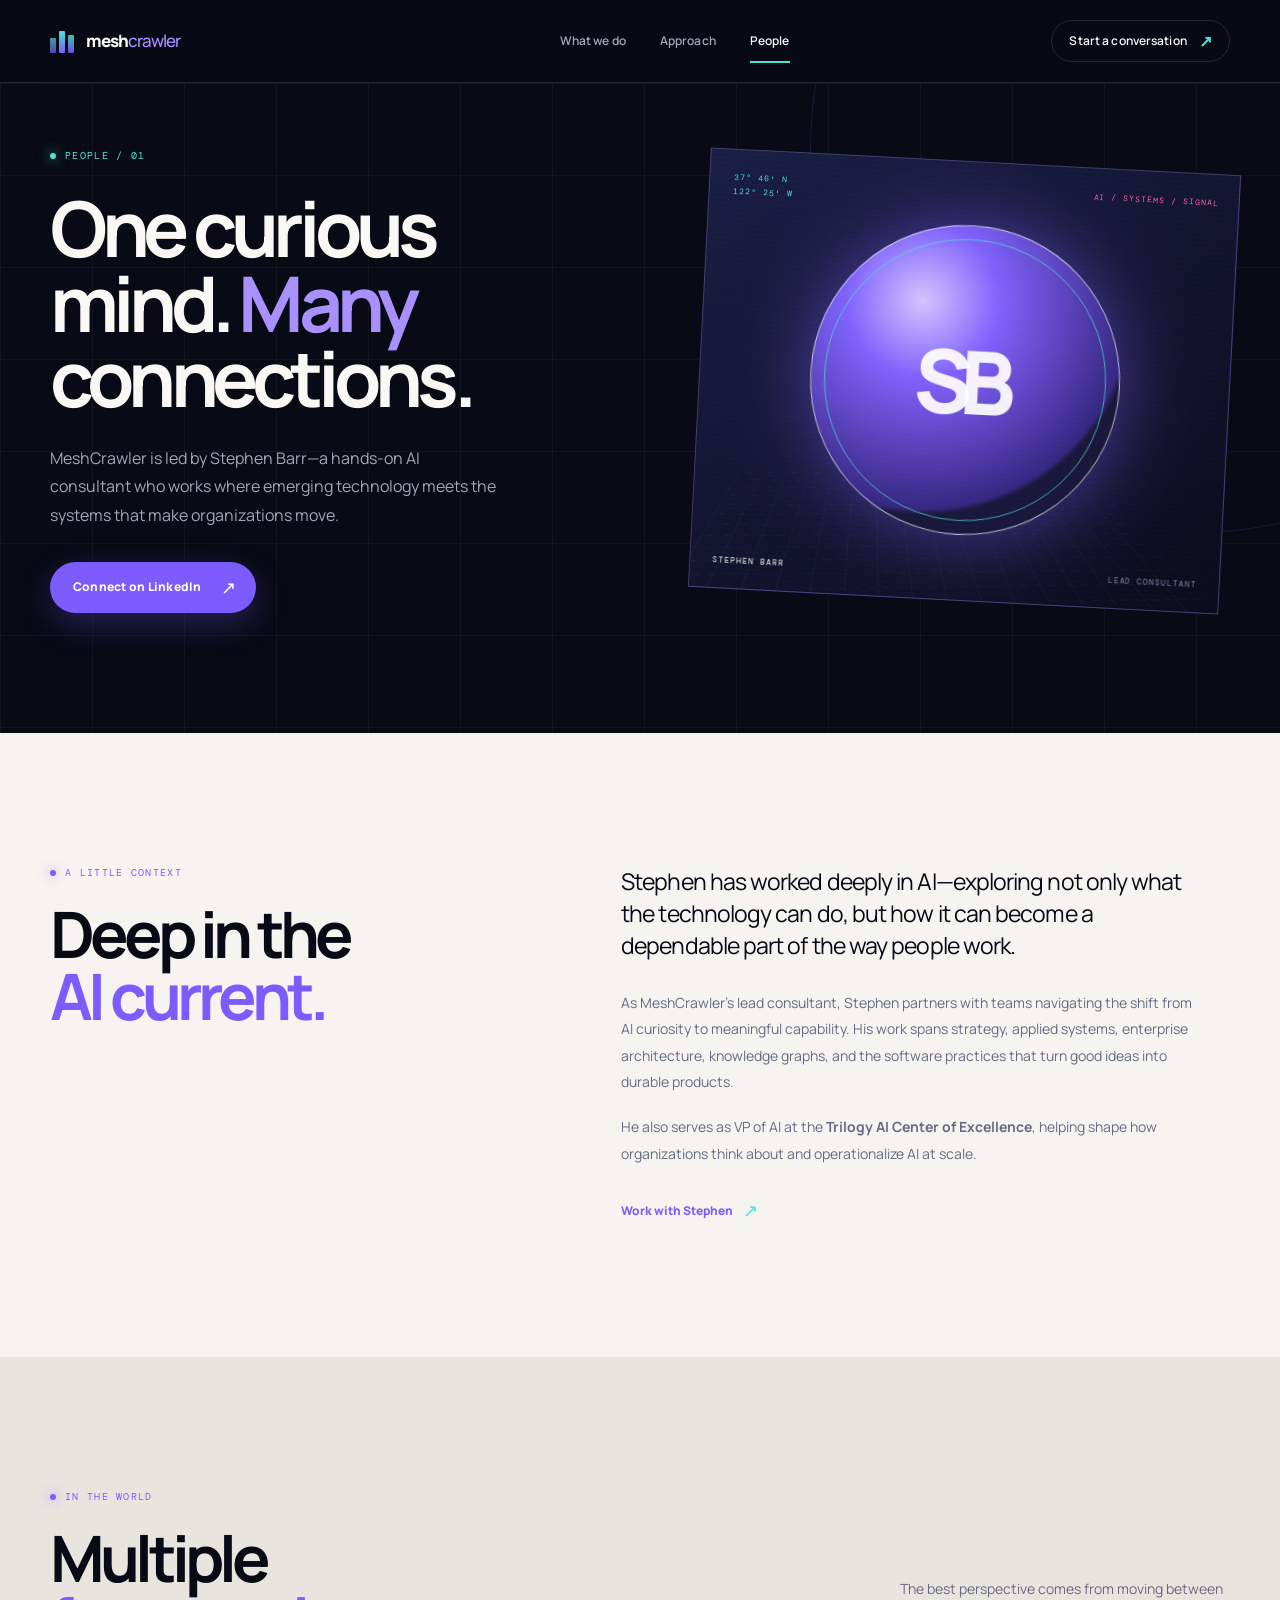
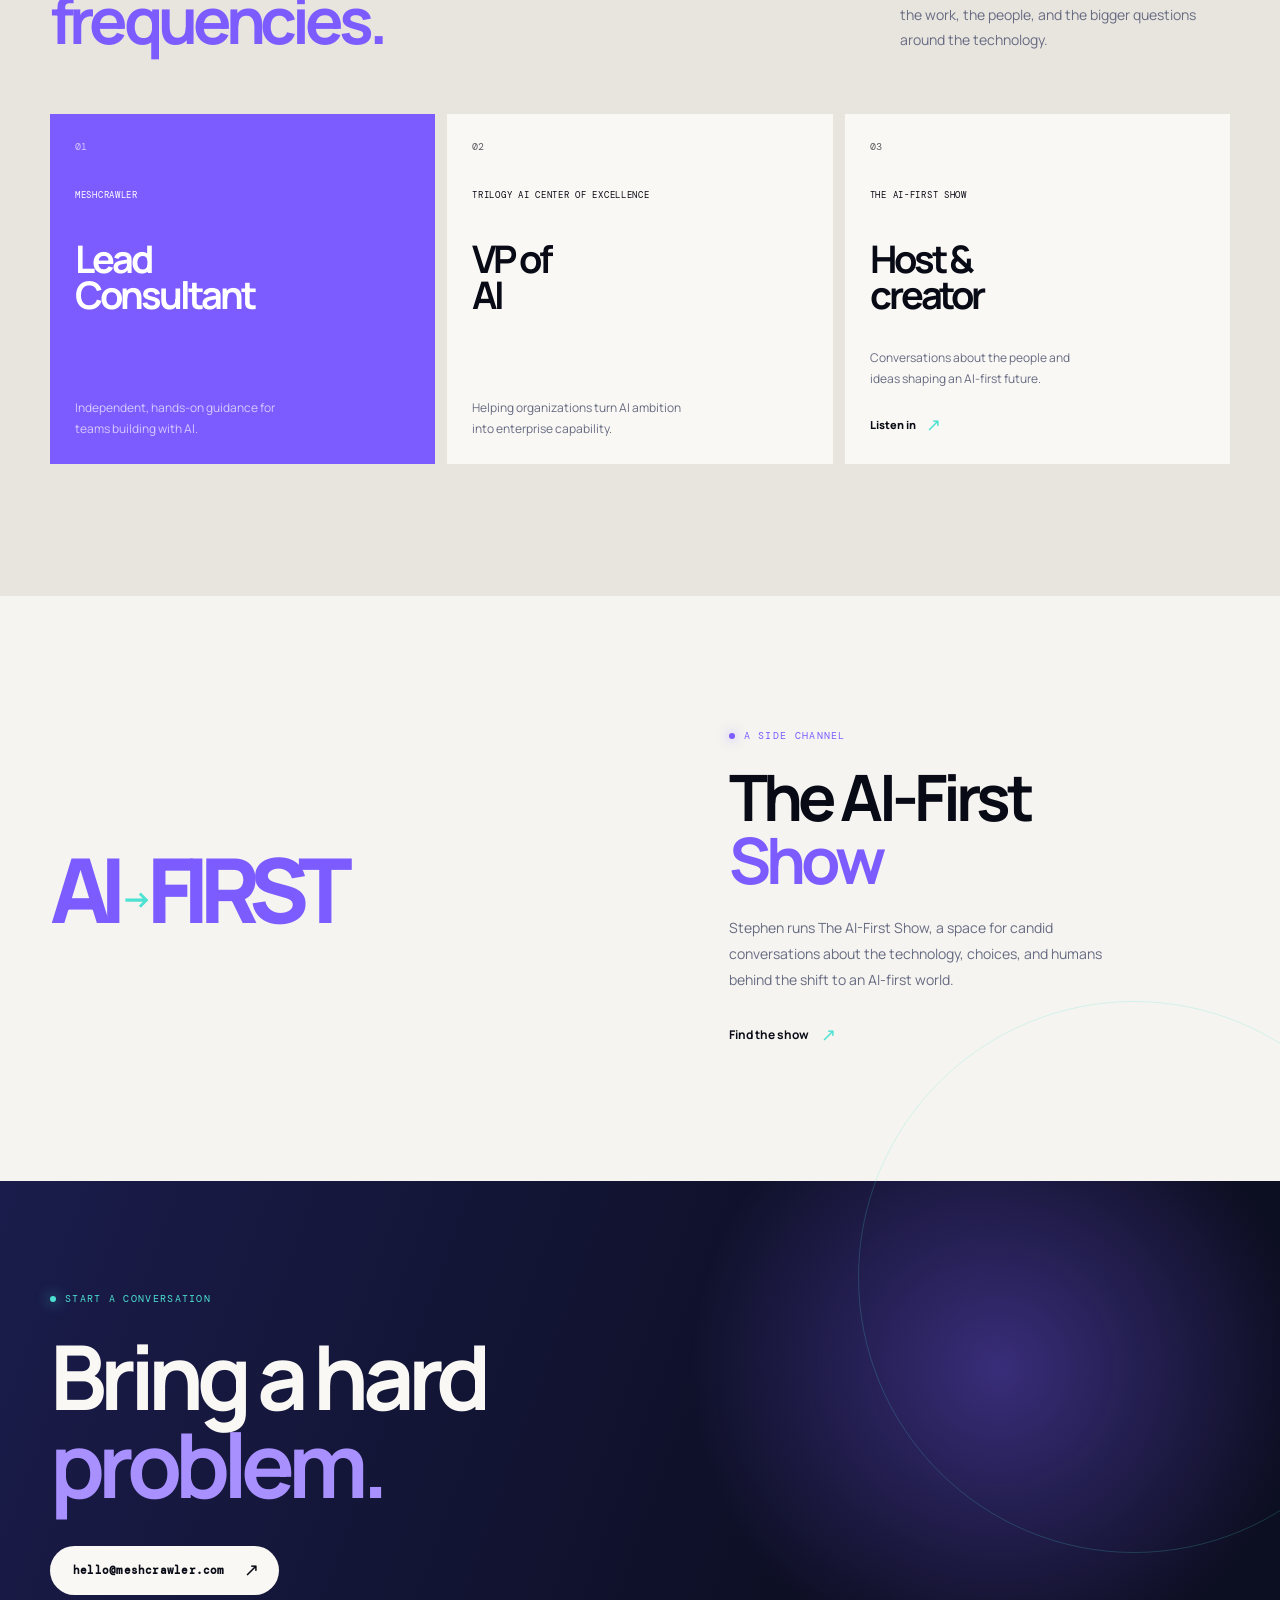
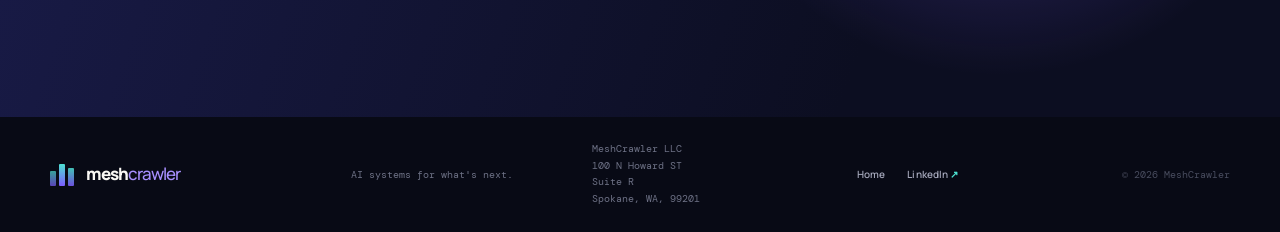
==== commit 2c734567: "Add MeshCrawler business address" ====
--- a/people.html
+++ b/people.html
@@ -13,7 +13,7 @@
             <div class="container header-inner">
                 <a class="brand" href="index.html" aria-label="MeshCrawler home"><span class="brand-mark" aria-hidden="true"><span></span><span></span><span></span></span><span class="brand-name">mesh<span>crawler</span></span></a>
                 <nav class="site-nav" aria-label="Main navigation"><a href="index.html">What we do</a><a href="index.html#approach">Approach</a><a class="active" href="people.html">People</a></nav>
-                <a class="header-cta" href="mailto:hello@meshcrawler.com">Start a conversation <span aria-hidden="true">↗</span></a>
+                <a class="header-cta" href="https://cal.com/stevejb" target="_blank" rel="noreferrer">Start a conversation <span aria-hidden="true">↗</span></a>
             </div>
         </header>
 
@@ -34,15 +34,15 @@
             </section>
 
             <section class="roles-section section-pad">
-                <div class="container"><div class="section-heading heading-split"><div><p class="eyebrow"><span class="eyebrow-dot"></span> In the world</p><h2>Multiple<br><em>frequencies.</em></h2></div><p class="heading-detail">The best perspective comes from moving between the work, the people, and the bigger questions around the technology.</p></div><div class="roles-grid"><article class="role-card role-primary"><span class="role-index">01</span><span class="role-kicker">MeshCrawler</span><h3>Lead<br>Consultant</h3><p>Independent, hands-on guidance for teams building with AI.</p></article><article class="role-card"><span class="role-index">02</span><span class="role-kicker">Trilogy AI Center of Excellence</span><h3>VP of<br>AI</h3><p>Helping organizations turn AI ambition into enterprise capability.</p></article><article class="role-card"><span class="role-index">03</span><span class="role-kicker">The AI-First Show</span><h3>Host &amp;<br>creator</h3><p>Conversations about the people and ideas shaping an AI-first future.</p><a class="card-link" href="mailto:hello@meshcrawler.com">Listen in <span aria-hidden="true">↗</span></a></article></div></div>
+                <div class="container"><div class="section-heading heading-split"><div><p class="eyebrow"><span class="eyebrow-dot"></span> In the world</p><h2>Multiple<br><em>frequencies.</em></h2></div><p class="heading-detail">The best perspective comes from moving between the work, the people, and the bigger questions around the technology.</p></div><div class="roles-grid"><article class="role-card role-primary"><span class="role-index">01</span><span class="role-kicker">MeshCrawler</span><h3>Lead<br>Consultant</h3><p>Independent, hands-on guidance for teams building with AI.</p></article><article class="role-card"><span class="role-index">02</span><span class="role-kicker">Trilogy AI Center of Excellence</span><h3>VP of<br>AI</h3><p>Helping organizations turn AI ambition into enterprise capability.</p></article><article class="role-card"><span class="role-index">03</span><span class="role-kicker">The AI-First Show</span><h3>Host &amp;<br>creator</h3><p>Conversations about the people and ideas shaping an AI-first future.</p><a class="card-link" href="https://www.youtube.com/@TheAIFirstShow" target="_blank" rel="noreferrer">Listen in <span aria-hidden="true">↗</span></a></article></div></div>
             </section>
 
-            <section class="show-section section-pad"><div class="container show-layout"><div class="show-mark" aria-hidden="true">AI<span>→</span>FIRST</div><div class="show-copy"><p class="eyebrow"><span class="eyebrow-dot"></span> A side channel</p><h2>The AI-First<br><em>Show</em></h2><p>Stephen runs The AI-First Show, a space for candid conversations about the technology, choices, and humans behind the shift to an AI-first world.</p><a class="text-link" href="mailto:hello@meshcrawler.com">Find the show <span aria-hidden="true">↗</span></a></div></div></section>
+            <section class="show-section section-pad"><div class="container show-layout"><div class="show-mark" aria-hidden="true">AI<span>→</span>FIRST</div><div class="show-copy"><p class="eyebrow"><span class="eyebrow-dot"></span> A side channel</p><h2>The AI-First<br><em>Show</em></h2><p>Stephen runs The AI-First Show, a space for candid conversations about the technology, choices, and humans behind the shift to an AI-first world.</p><a class="text-link" href="https://www.youtube.com/@TheAIFirstShow" target="_blank" rel="noreferrer">Find the show <span aria-hidden="true">↗</span></a></div></div></section>
 
             <section class="contact-band"><div class="container contact-inner"><p class="eyebrow"><span class="eyebrow-dot"></span> Start a conversation</p><h2>Bring a hard<br><em>problem.</em></h2><a class="button button-light" href="mailto:hello@meshcrawler.com">hello@meshcrawler.com <span aria-hidden="true">↗</span></a></div></section>
         </main>
 
-        <footer class="site-footer"><div class="container footer-inner"><a class="brand" href="index.html" aria-label="MeshCrawler home"><span class="brand-mark" aria-hidden="true"><span></span><span></span><span></span></span><span class="brand-name">mesh<span>crawler</span></span></a><p>AI systems for what's next.</p><div class="footer-links"><a href="index.html">Home</a><a href="https://www.linkedin.com/in/stephenjbarr/" target="_blank" rel="noreferrer">LinkedIn <span aria-hidden="true">↗</span></a></div><span class="copyright">© 2026 MeshCrawler</span></div></footer>
+        <footer class="site-footer"><div class="container footer-inner"><a class="brand" href="index.html" aria-label="MeshCrawler home"><span class="brand-mark" aria-hidden="true"><span></span><span></span><span></span></span><span class="brand-name">mesh<span>crawler</span></span></a><p>AI systems for what's next.</p><address class="business-address">MeshCrawler LLC<br>100 N Howard ST<br>Suite R<br>Spokane, WA, 99201</address><div class="footer-links"><a href="index.html">Home</a><a href="https://www.linkedin.com/in/stephenjbarr/" target="_blank" rel="noreferrer">LinkedIn <span aria-hidden="true">↗</span></a></div><span class="copyright">© 2026 MeshCrawler</span></div></footer>
     </div>
 </body>
 </html>
--- a/styles.css
+++ b/styles.css
@@ -122,7 +122,7 @@
 
 .contact-band { background: radial-gradient(circle at 78% 35%, rgba(124,92,255,.4), transparent 29%), linear-gradient(110deg, #1a1c4b, #0c0e21 70%); padding: 110px 0 122px; position: relative; }.contact-band::after { border: 1px solid rgba(77,226,210,.2); border-radius: 50%; content: ''; height: 550px; position: absolute; right: -130px; top: -180px; width: 550px; }.contact-inner { position: relative; z-index: 1; }.contact-inner h2 { font-size: clamp(54px, 7vw, 96px); margin: 26px 0 38px; }.contact-inner .button { font-family: 'DM Mono', monospace; font-size: 11px; letter-spacing: .02em; }
 
-.site-footer { background: var(--ink); }.footer-inner { align-items: center; display: grid; gap: 25px; grid-template-columns: 1.3fr 1fr 1fr auto; min-height: 115px; }.footer-inner > p, .copyright { color: #6d7185; font-family: 'DM Mono', monospace; font-size: 10px; }.footer-links { display: flex; gap: 22px; }.footer-links a { font-size: 10px; }.footer-links span { color: var(--cyan); }.copyright { color: #484c5e; }
+.site-footer { background: var(--ink); }.footer-inner { align-items: center; display: grid; gap: 25px; grid-template-columns: 1.15fr .9fr 1fr 1fr auto; min-height: 115px; }.footer-inner > p, .business-address, .copyright { color: #6d7185; font-family: 'DM Mono', monospace; font-size: 10px; }.business-address { font-style: normal; line-height: 1.65; }.footer-links { display: flex; gap: 22px; }.footer-links a { font-size: 10px; }.footer-links span { color: var(--cyan); }.copyright { color: #484c5e; }
 
 /* People page */
 .people-hero { min-height: 650px; }.people-hero-layout { align-items: center; display: grid; gap: 10%; grid-template-columns: 1fr 1fr; min-height: 600px; padding-bottom: 70px; padding-top: 65px; position: relative; z-index: 1; }.people-hero-copy h1 { font-size: clamp(52px, 6vw, 83px); margin: 26px 0 28px; }.people-hero-copy .hero-intro { margin-bottom: 32px; max-width: 450px; }.portrait-stage { background: linear-gradient(145deg, rgba(28,32,73,.9), rgba(10,12,28,.95)); border: 1px solid rgba(168,144,255,.34); height: 440px; overflow: hidden; position: relative; transform: rotate(3deg); }.portrait-grid { background-image: linear-gradient(rgba(77,226,210,.13) 1px, transparent 1px), linear-gradient(90deg, rgba(77,226,210,.13) 1px, transparent 1px); background-size: 37px 37px; inset: -30px; opacity: .45; position: absolute; transform: perspective(600px) rotateX(58deg) rotateZ(-8deg); transform-origin: center bottom; }.portrait-scanlines { background: repeating-linear-gradient(0deg, transparent, transparent 4px, rgba(255,255,255,.02) 5px); inset: 0; pointer-events: none; position: absolute; z-index: 2; }.portrait-orb { align-items: center; background: radial-gradient(circle at 35% 25%, #d0c5ff, #8062fb 25%, #362782 68%, #1a183a 70%); border: 1px solid rgba(255,255,255,.65); border-radius: 50%; box-shadow: 0 0 80px rgba(124,92,255,.55); display: flex; height: 310px; justify-content: center; left: calc(50% - 155px); position: absolute; top: 63px; width: 310px; z-index: 1; }.portrait-orb::after { border: 1px solid rgba(77,226,210,.7); border-radius: 50%; content: ''; inset: 13px; position: absolute; }.portrait-orb span { color: rgba(255,255,255,.92); font-size: 88px; font-weight: 800; letter-spacing: -.15em; line-height: 1; margin-right: 12px; }.portrait-caption { bottom: 22px; display: flex; justify-content: space-between; left: 22px; position: absolute; right: 22px; z-index: 3; }.portrait-caption span, .portrait-coordinates, .portrait-tag { color: #7d84ab; font-family: 'DM Mono', monospace; font-size: 8px; letter-spacing: .12em; }.portrait-caption span:first-child { color: var(--white); }.portrait-coordinates { color: var(--cyan); left: 24px; line-height: 1.7; position: absolute; top: 21px; }.portrait-tag { color: var(--pink); position: absolute; right: 20px; top: 22px; }
@@ -147,7 +147,7 @@
     .signal-track { gap: 19px; justify-content: flex-start; padding: 12px 20px; }.signal-track span { font-size: 8px; }
     .heading-split { align-items: flex-start; flex-direction: column; gap: 25px; }.section-heading { margin-bottom: 36px; }.heading-detail { max-width: 380px; }.capability-grid, .roles-grid { grid-template-columns: 1fr; }.capability-card { min-height: 330px; }.capability-card h3 { font-size: 28px; }.capability-icon { margin-top: 12px; }
     .approach-layout, .bio-layout, .show-layout { display: flex; flex-direction: column; gap: 52px; }.approach-statement > p:not(.eyebrow) { max-width: none; }.principle { gap: 12px; grid-template-columns: 28px 1fr 15px; }.principle h3 { font-size: 15px; }.principle p { font-size: 11px; }.people-teaser-inner { display: flex; flex-direction: column-reverse; gap: 42px; }.teaser-copy { max-width: none; width: 100%; }.teaser-art { height: 250px; width: 100%; }.teaser-art span { font-size: 120px; }.contact-band { padding: 80px 0 90px; }.contact-inner h2 { font-size: clamp(54px, 15vw, 78px); }
-    .footer-inner { align-items: flex-start; display: flex; flex-wrap: wrap; justify-content: space-between; }.footer-inner > p { order: 3; width: 100%; }.copyright { order: 4; }
+    .footer-inner { align-items: flex-start; display: flex; flex-wrap: wrap; justify-content: space-between; }.business-address { order: 3; width: 100%; }.footer-inner > p { order: 4; width: 100%; }.copyright { order: 5; }
     .people-hero-layout { padding-top: 70px; }.people-hero-copy h1 { font-size: clamp(50px, 14vw, 72px); }.portrait-stage { height: 370px; margin-top: 20px; transform: rotate(2deg); width: 100%; }.portrait-orb { height: 250px; left: calc(50% - 125px); top: 52px; width: 250px; }.portrait-orb span { font-size: 70px; }.bio-intro h2, .roles-section h2 { font-size: 54px; }.lead-copy { font-size: 20px; }.role-card { min-height: 300px; }.show-mark { font-size: 67px; }
 }
 
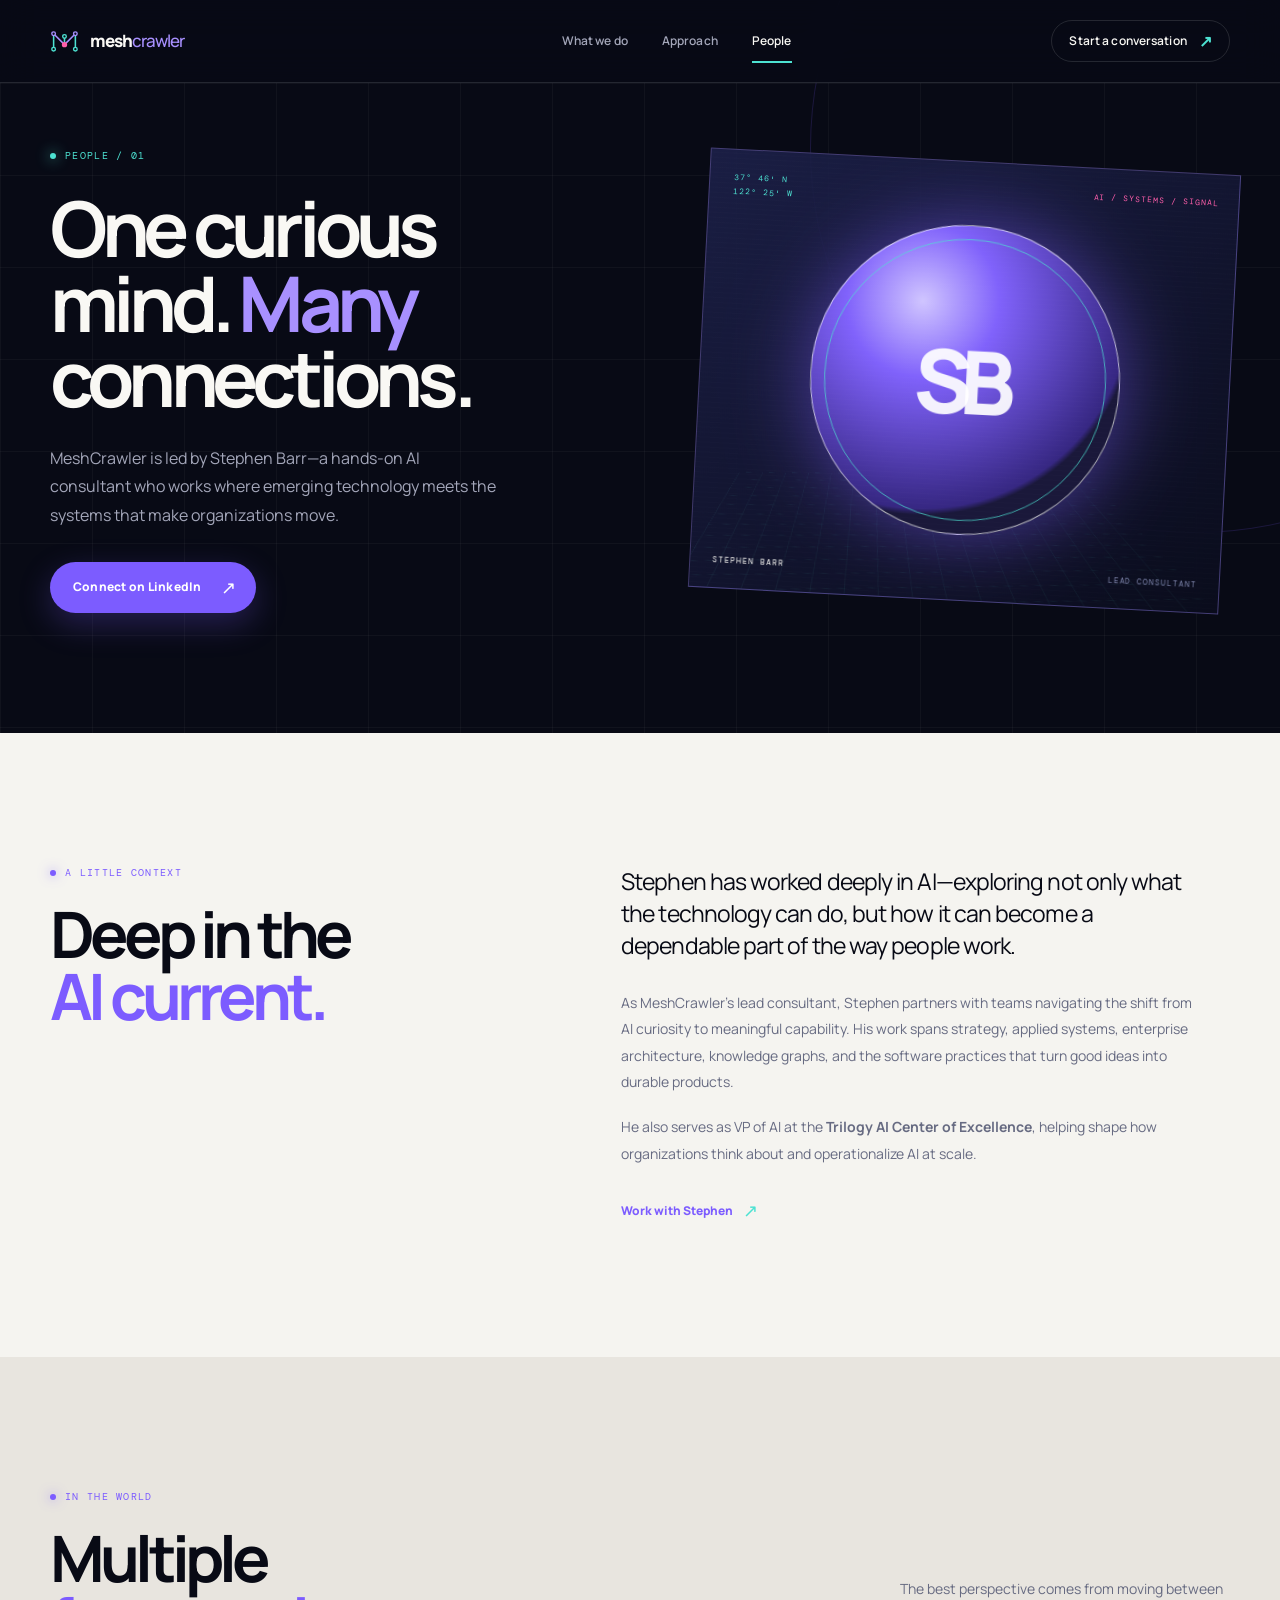
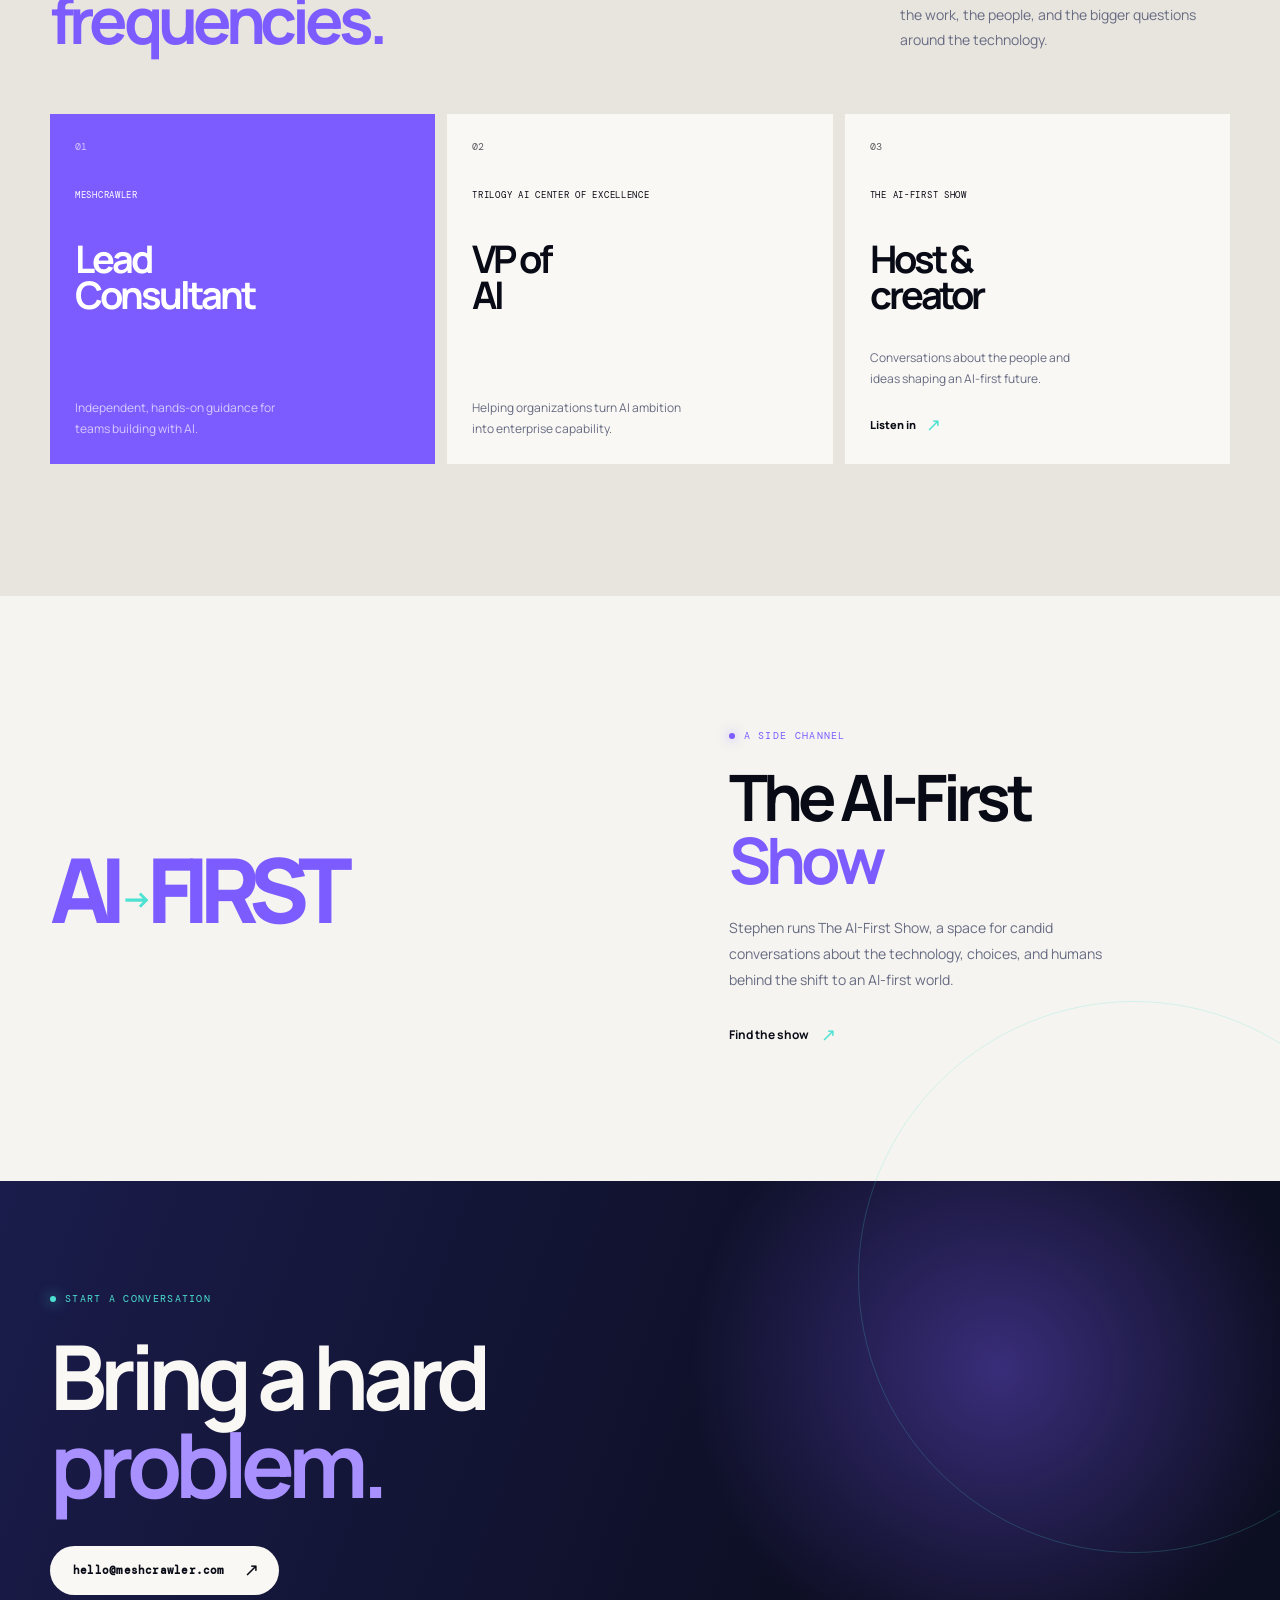
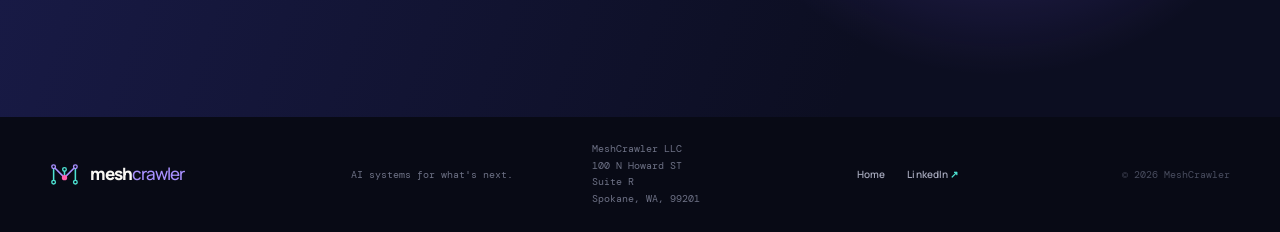
==== commit a5231366: "Refine logo into graph M mark" ====
--- a/people.html
+++ b/people.html
@@ -11,7 +11,7 @@
     <div class="site-shell">
         <header class="site-header">
             <div class="container header-inner">
-                <a class="brand" href="index.html" aria-label="MeshCrawler home"><span class="brand-mark" aria-hidden="true"><span></span><span></span><span></span></span><span class="brand-name">mesh<span>crawler</span></span></a>
+                <a class="brand" href="index.html" aria-label="MeshCrawler home"><svg class="brand-mark" viewBox="0 0 32 26" aria-hidden="true" focusable="false"><path class="brand-edge edge-vertical" d="M4 22V5 M16 17V8 M28 5V22"></path><path class="brand-edge edge-diagonal" d="M4 5L16 17L28 5"></path><circle class="brand-node node-cyan" cx="4" cy="22" r="2"></circle><circle class="brand-node node-violet" cx="4" cy="5" r="2"></circle><circle class="brand-node node-pink" cx="16" cy="17" r="2.2"></circle><circle class="brand-node node-cyan" cx="16" cy="8" r="2"></circle><circle class="brand-node node-violet" cx="28" cy="5" r="2"></circle><circle class="brand-node node-cyan" cx="28" cy="22" r="2"></circle></svg><span class="brand-name">mesh<span>crawler</span></span></a>
                 <nav class="site-nav" aria-label="Main navigation"><a href="index.html">What we do</a><a href="index.html#approach">Approach</a><a class="active" href="people.html">People</a></nav>
                 <a class="header-cta" href="https://cal.com/stevejb" target="_blank" rel="noreferrer">Start a conversation <span aria-hidden="true">↗</span></a>
             </div>
@@ -42,7 +42,7 @@
             <section class="contact-band"><div class="container contact-inner"><p class="eyebrow"><span class="eyebrow-dot"></span> Start a conversation</p><h2>Bring a hard<br><em>problem.</em></h2><a class="button button-light" href="mailto:hello@meshcrawler.com">hello@meshcrawler.com <span aria-hidden="true">↗</span></a></div></section>
         </main>
 
-        <footer class="site-footer"><div class="container footer-inner"><a class="brand" href="index.html" aria-label="MeshCrawler home"><span class="brand-mark" aria-hidden="true"><span></span><span></span><span></span></span><span class="brand-name">mesh<span>crawler</span></span></a><p>AI systems for what's next.</p><address class="business-address">MeshCrawler LLC<br>100 N Howard ST<br>Suite R<br>Spokane, WA, 99201</address><div class="footer-links"><a href="index.html">Home</a><a href="https://www.linkedin.com/in/stephenjbarr/" target="_blank" rel="noreferrer">LinkedIn <span aria-hidden="true">↗</span></a></div><span class="copyright">© 2026 MeshCrawler</span></div></footer>
+        <footer class="site-footer"><div class="container footer-inner"><a class="brand" href="index.html" aria-label="MeshCrawler home"><svg class="brand-mark" viewBox="0 0 32 26" aria-hidden="true" focusable="false"><path class="brand-edge edge-vertical" d="M4 22V5 M16 17V8 M28 5V22"></path><path class="brand-edge edge-diagonal" d="M4 5L16 17L28 5"></path><circle class="brand-node node-cyan" cx="4" cy="22" r="2"></circle><circle class="brand-node node-violet" cx="4" cy="5" r="2"></circle><circle class="brand-node node-pink" cx="16" cy="17" r="2.2"></circle><circle class="brand-node node-cyan" cx="16" cy="8" r="2"></circle><circle class="brand-node node-violet" cx="28" cy="5" r="2"></circle><circle class="brand-node node-cyan" cx="28" cy="22" r="2"></circle></svg><span class="brand-name">mesh<span>crawler</span></span></a><p>AI systems for what's next.</p><address class="business-address">MeshCrawler LLC<br>100 N Howard ST<br>Suite R<br>Spokane, WA, 99201</address><div class="footer-links"><a href="index.html">Home</a><a href="https://www.linkedin.com/in/stephenjbarr/" target="_blank" rel="noreferrer">LinkedIn <span aria-hidden="true">↗</span></a></div><span class="copyright">© 2026 MeshCrawler</span></div></footer>
     </div>
 </body>
 </html>
--- a/styles.css
+++ b/styles.css
@@ -38,11 +38,14 @@
 .site-header { background: rgba(8, 10, 21, 0.86); border-bottom: 1px solid var(--line); position: relative; z-index: 10; backdrop-filter: blur(18px); }
 .header-inner { align-items: center; display: flex; height: 82px; justify-content: space-between; }
 .brand { align-items: center; display: inline-flex; gap: 11px; }
-.brand-mark { display: flex; gap: 3px; height: 24px; width: 25px; }
-.brand-mark span { background: linear-gradient(180deg, var(--cyan), var(--violet)); border-radius: 1px; display: block; width: 6px; }
-.brand-mark span:nth-child(1) { height: 15px; margin-top: 9px; opacity: .7; }
-.brand-mark span:nth-child(2) { height: 22px; margin-top: 2px; }
-.brand-mark span:nth-child(3) { height: 18px; margin-top: 6px; opacity: .85; }
+.brand-mark { display: block; flex: 0 0 auto; height: 24px; overflow: visible; width: 29px; }
+.brand-edge { fill: none; stroke-linecap: round; stroke-linejoin: round; stroke-width: 1.7; }
+.edge-vertical { stroke: var(--cyan); }
+.edge-diagonal { stroke: var(--violet-bright); }
+.brand-node { fill: var(--ink); stroke-width: 1.5; }
+.node-cyan { stroke: var(--cyan); }
+.node-violet { stroke: var(--violet-bright); }
+.node-pink { fill: var(--pink); stroke: var(--pink); }
 .brand-name { font-size: 17px; font-weight: 800; letter-spacing: -.06em; }
 .brand-name span { color: var(--violet-bright); font-weight: 500; }
 .site-nav { display: flex; gap: 34px; margin-left: 10%; }
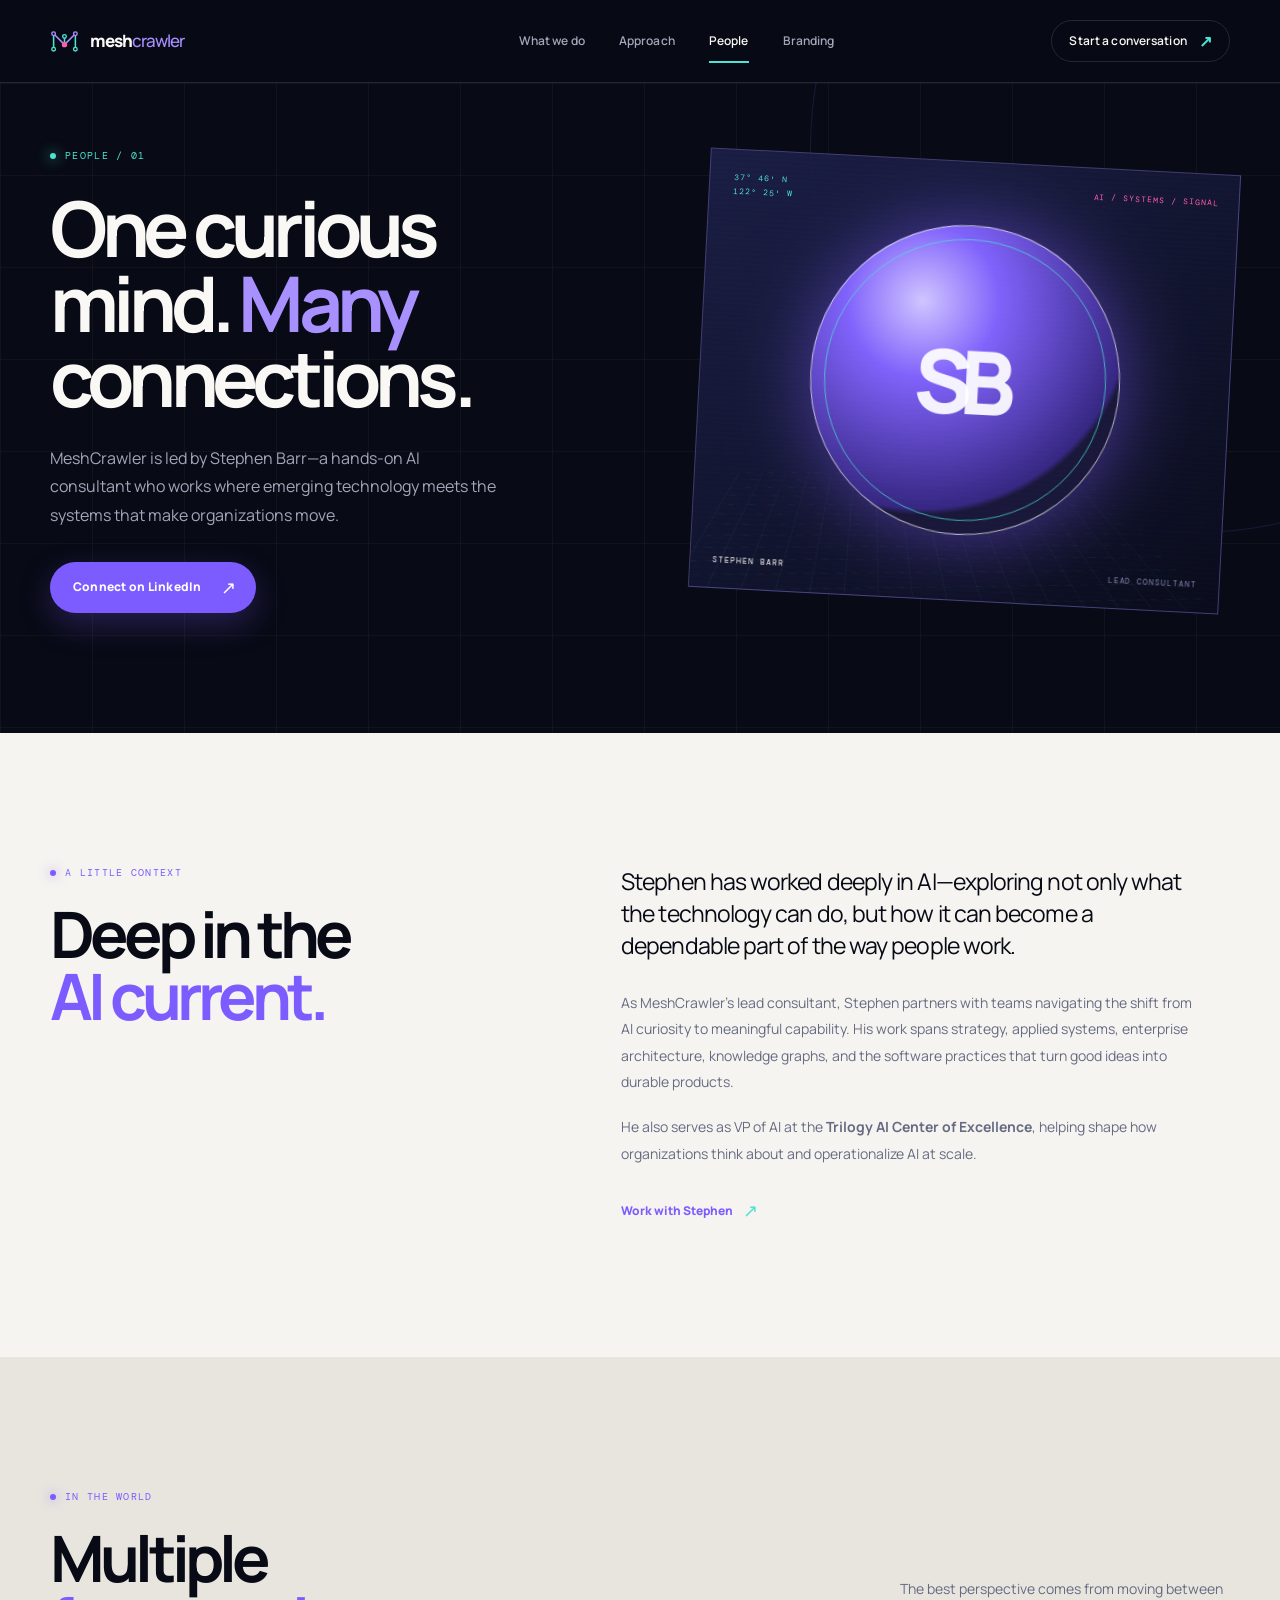
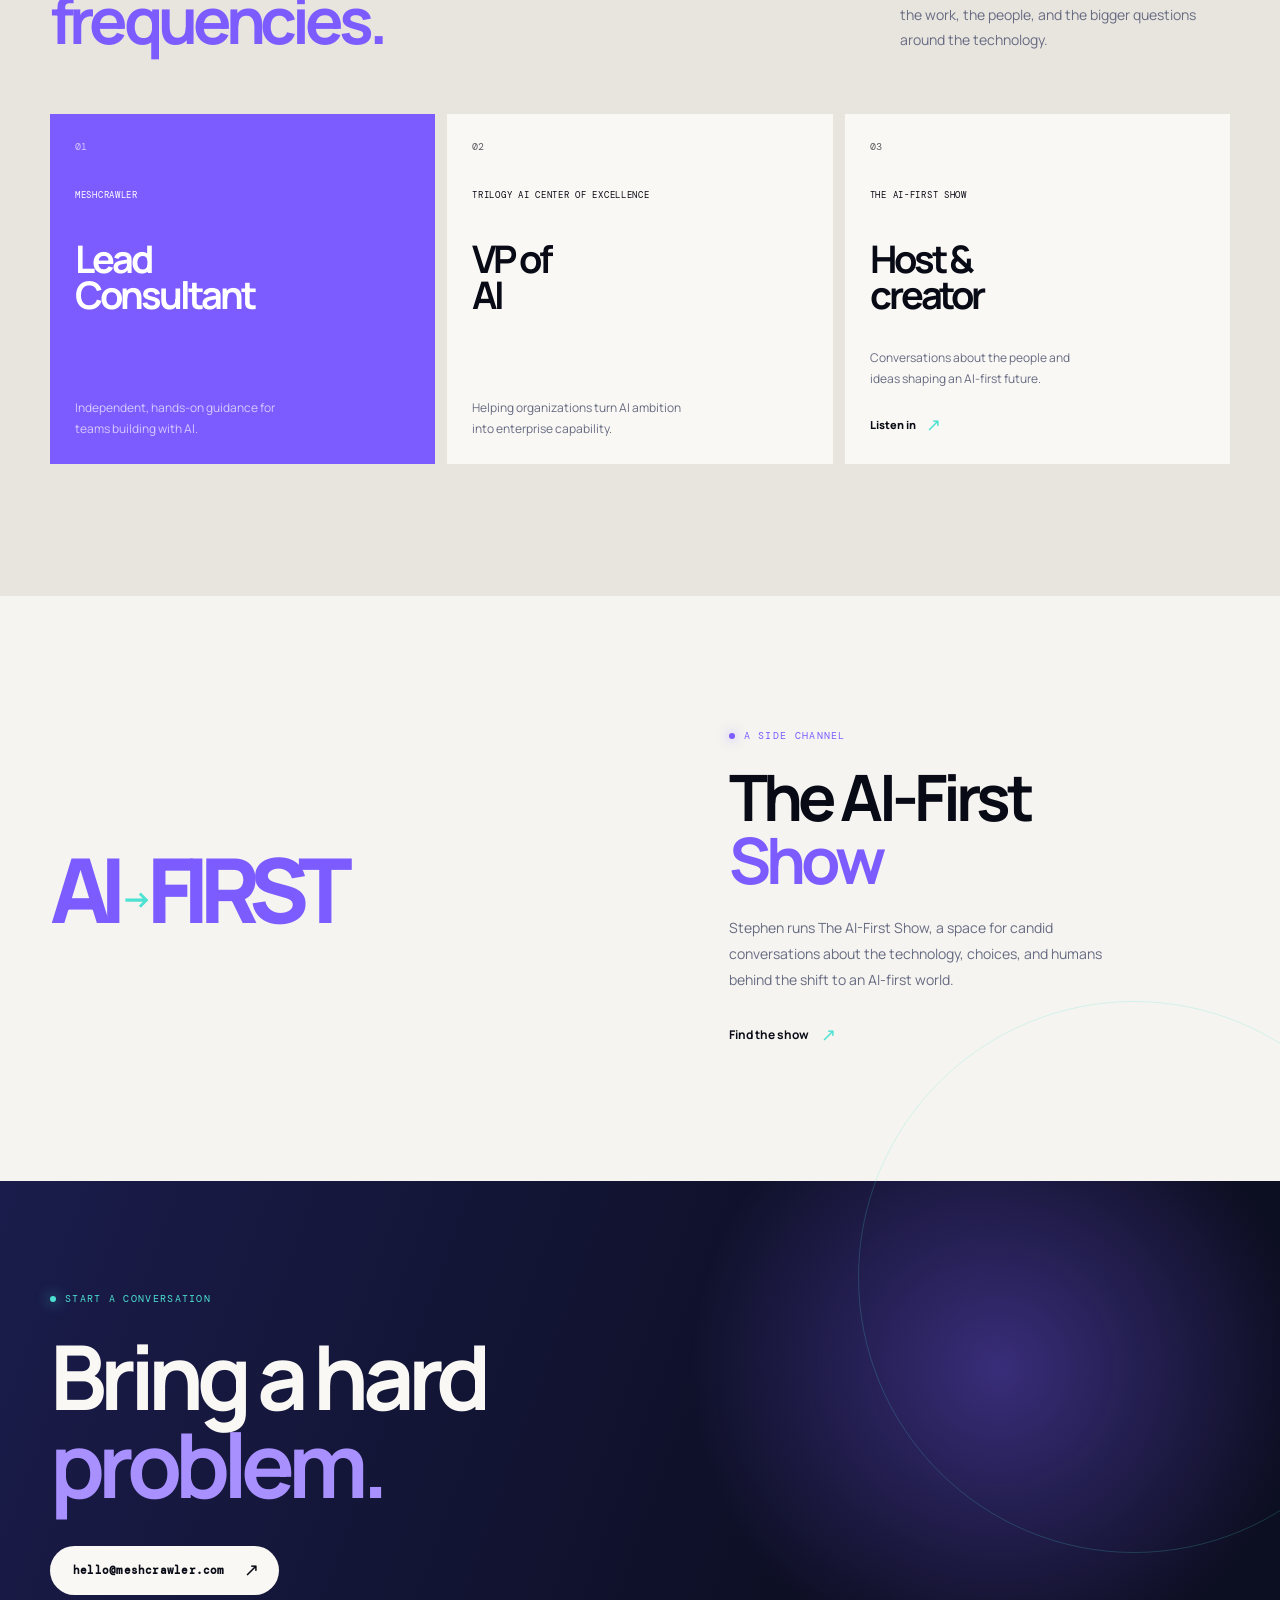
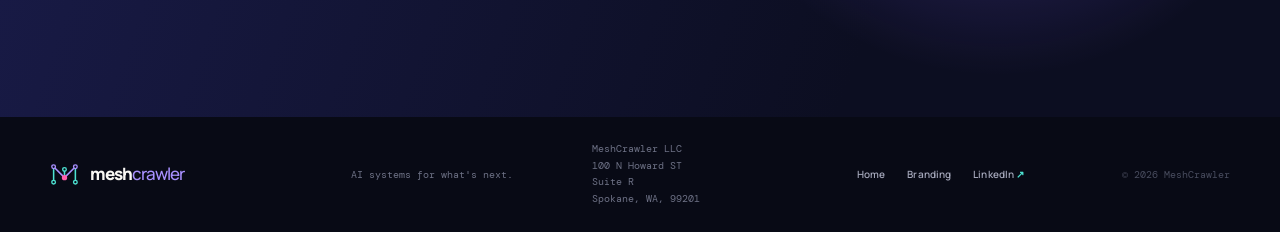
==== commit ce295869: "Add MeshCrawler branding guidelines page" ====
--- a/people.html
+++ b/people.html
@@ -12,7 +12,7 @@
         <header class="site-header">
             <div class="container header-inner">
                 <a class="brand" href="index.html" aria-label="MeshCrawler home"><svg class="brand-mark" viewBox="0 0 32 26" aria-hidden="true" focusable="false"><path class="brand-edge edge-vertical" d="M4 22V5 M16 17V8 M28 5V22"></path><path class="brand-edge edge-diagonal" d="M4 5L16 17L28 5"></path><circle class="brand-node node-cyan" cx="4" cy="22" r="2"></circle><circle class="brand-node node-violet" cx="4" cy="5" r="2"></circle><circle class="brand-node node-pink" cx="16" cy="17" r="2.2"></circle><circle class="brand-node node-cyan" cx="16" cy="8" r="2"></circle><circle class="brand-node node-violet" cx="28" cy="5" r="2"></circle><circle class="brand-node node-cyan" cx="28" cy="22" r="2"></circle></svg><span class="brand-name">mesh<span>crawler</span></span></a>
-                <nav class="site-nav" aria-label="Main navigation"><a href="index.html">What we do</a><a href="index.html#approach">Approach</a><a class="active" href="people.html">People</a></nav>
+                <nav class="site-nav" aria-label="Main navigation"><a href="index.html">What we do</a><a href="index.html#approach">Approach</a><a class="active" href="people.html">People</a><a href="branding/">Branding</a></nav>
                 <a class="header-cta" href="https://cal.com/stevejb" target="_blank" rel="noreferrer">Start a conversation <span aria-hidden="true">↗</span></a>
             </div>
         </header>
@@ -42,7 +42,7 @@
             <section class="contact-band"><div class="container contact-inner"><p class="eyebrow"><span class="eyebrow-dot"></span> Start a conversation</p><h2>Bring a hard<br><em>problem.</em></h2><a class="button button-light" href="mailto:hello@meshcrawler.com">hello@meshcrawler.com <span aria-hidden="true">↗</span></a></div></section>
         </main>
 
-        <footer class="site-footer"><div class="container footer-inner"><a class="brand" href="index.html" aria-label="MeshCrawler home"><svg class="brand-mark" viewBox="0 0 32 26" aria-hidden="true" focusable="false"><path class="brand-edge edge-vertical" d="M4 22V5 M16 17V8 M28 5V22"></path><path class="brand-edge edge-diagonal" d="M4 5L16 17L28 5"></path><circle class="brand-node node-cyan" cx="4" cy="22" r="2"></circle><circle class="brand-node node-violet" cx="4" cy="5" r="2"></circle><circle class="brand-node node-pink" cx="16" cy="17" r="2.2"></circle><circle class="brand-node node-cyan" cx="16" cy="8" r="2"></circle><circle class="brand-node node-violet" cx="28" cy="5" r="2"></circle><circle class="brand-node node-cyan" cx="28" cy="22" r="2"></circle></svg><span class="brand-name">mesh<span>crawler</span></span></a><p>AI systems for what's next.</p><address class="business-address">MeshCrawler LLC<br>100 N Howard ST<br>Suite R<br>Spokane, WA, 99201</address><div class="footer-links"><a href="index.html">Home</a><a href="https://www.linkedin.com/in/stephenjbarr/" target="_blank" rel="noreferrer">LinkedIn <span aria-hidden="true">↗</span></a></div><span class="copyright">© 2026 MeshCrawler</span></div></footer>
+        <footer class="site-footer"><div class="container footer-inner"><a class="brand" href="index.html" aria-label="MeshCrawler home"><svg class="brand-mark" viewBox="0 0 32 26" aria-hidden="true" focusable="false"><path class="brand-edge edge-vertical" d="M4 22V5 M16 17V8 M28 5V22"></path><path class="brand-edge edge-diagonal" d="M4 5L16 17L28 5"></path><circle class="brand-node node-cyan" cx="4" cy="22" r="2"></circle><circle class="brand-node node-violet" cx="4" cy="5" r="2"></circle><circle class="brand-node node-pink" cx="16" cy="17" r="2.2"></circle><circle class="brand-node node-cyan" cx="16" cy="8" r="2"></circle><circle class="brand-node node-violet" cx="28" cy="5" r="2"></circle><circle class="brand-node node-cyan" cx="28" cy="22" r="2"></circle></svg><span class="brand-name">mesh<span>crawler</span></span></a><p>AI systems for what's next.</p><address class="business-address">MeshCrawler LLC<br>100 N Howard ST<br>Suite R<br>Spokane, WA, 99201</address><div class="footer-links"><a href="index.html">Home</a><a href="branding/">Branding</a><a href="https://www.linkedin.com/in/stephenjbarr/" target="_blank" rel="noreferrer">LinkedIn <span aria-hidden="true">↗</span></a></div><span class="copyright">© 2026 MeshCrawler</span></div></footer>
     </div>
 </body>
 </html>
--- a/styles.css
+++ b/styles.css
@@ -127,6 +127,42 @@
 
 .site-footer { background: var(--ink); }.footer-inner { align-items: center; display: grid; gap: 25px; grid-template-columns: 1.15fr .9fr 1fr 1fr auto; min-height: 115px; }.footer-inner > p, .business-address, .copyright { color: #6d7185; font-family: 'DM Mono', monospace; font-size: 10px; }.business-address { font-style: normal; line-height: 1.65; }.footer-links { display: flex; gap: 22px; }.footer-links a { font-size: 10px; }.footer-links span { color: var(--cyan); }.copyright { color: #484c5e; }
 
+/* Branding page */
+.branding-hero { min-height: 700px; }
+.branding-hero-layout { align-items: center; display: grid; gap: 8%; grid-template-columns: .9fr 1.1fr; min-height: 600px; padding-bottom: 34px; padding-top: 58px; position: relative; z-index: 1; }
+.branding-hero-copy { max-width: 560px; }
+.branding-hero-copy h1 { font-size: clamp(54px, 6.6vw, 92px); margin: 27px 0; }
+.branding-hero-copy .hero-intro { margin-bottom: 34px; max-width: 475px; }
+.branding-hero-mark { align-items: center; background: rgba(18, 22, 47, .75); border: 1px solid rgba(168, 144, 255, .3); box-shadow: 0 30px 100px rgba(0,0,0,.28), inset 0 0 55px rgba(124,92,255,.08); display: flex; height: 386px; justify-content: center; overflow: hidden; position: relative; transform: rotate(3deg); }
+.branding-hero-mark::before { background-image: linear-gradient(rgba(77,226,210,.1) 1px, transparent 1px), linear-gradient(90deg, rgba(77,226,210,.1) 1px, transparent 1px); background-size: 34px 34px; content: ''; inset: -40px; opacity: .5; position: absolute; transform: perspective(500px) rotateX(58deg) rotateZ(-8deg); transform-origin: center bottom; }
+.branding-hero-mark img { max-width: 87%; position: relative; width: 520px; z-index: 1; }
+.branding-hero-mark::after { border: 1px solid var(--cyan); content: ''; height: 13px; left: -7px; position: absolute; top: -7px; width: 13px; }
+.logo-orbit { border: 1px solid rgba(124,92,255,.32); border-radius: 50%; pointer-events: none; position: absolute; }
+.logo-orbit-large { height: 520px; right: -185px; top: -135px; width: 520px; }
+.logo-orbit-small { border-color: rgba(77,226,210,.18); height: 355px; right: -100px; top: -53px; width: 355px; }
+.hero-coordinate { color: #7780a3; font-family: 'DM Mono', monospace; font-size: 8px; letter-spacing: .12em; position: absolute; z-index: 2; }
+.coordinate-top { color: var(--cyan); left: 21px; top: 20px; }.coordinate-bottom { bottom: 20px; right: 21px; }
+.branding-story { background: var(--panel-light); color: var(--ink); }
+.branding-story-layout { display: grid; gap: 14%; grid-template-columns: .85fr 1.15fr; }
+.branding-story h2, .branding-assets h2, .branding-rules h2 { color: var(--ink); }
+.branding-story h2 em, .branding-assets h2 em, .branding-rules h2 em { color: var(--violet); }
+.branding-story-copy { max-width: 580px; }
+.branding-story-copy > p:not(.lead-copy) { color: var(--text-muted); font-size: 14px; line-height: 1.9; }
+.mark-anatomy { border-top: 1px solid var(--light-line); display: grid; gap: 18px; grid-template-columns: repeat(3, 1fr); margin-top: 42px; padding-top: 20px; }
+.mark-anatomy > div { display: grid; gap: 4px; grid-template-columns: 10px 1fr; }
+.anatomy-dot { border-radius: 50%; display: block; grid-row: span 2; height: 7px; margin-top: 5px; width: 7px; }.anatomy-cyan { background: var(--cyan); box-shadow: 0 0 10px var(--cyan); }.anatomy-violet { background: var(--violet); box-shadow: 0 0 10px var(--violet); }.anatomy-pink { background: var(--pink); box-shadow: 0 0 10px var(--pink); }
+.mark-anatomy strong { font-size: 11px; }.mark-anatomy small { color: var(--text-muted); font-family: 'DM Mono', monospace; font-size: 8px; line-height: 1.4; }
+.branding-assets { background: #e8e5df; color: var(--ink); }
+.asset-grid { display: grid; gap: 12px; grid-template-columns: repeat(3, 1fr); }
+.asset-card { background: var(--white); display: flex; flex-direction: column; min-width: 0; }
+.asset-preview { align-items: center; display: flex; height: 190px; justify-content: center; overflow: hidden; padding: 25px; }
+.asset-preview img { max-height: 100%; max-width: 100%; width: 100%; }
+.asset-preview-light { background: #fff; }.asset-preview-dark { background: var(--ink-soft); }.asset-preview-mark { background: linear-gradient(135deg, #1b2050, #372a88); }.asset-preview-mark img { max-height: 105px; width: 120px; }
+.asset-card-body { display: flex; flex: 1; flex-direction: column; padding: 23px 24px 21px; }.asset-type, .type-label { color: var(--violet); font-family: 'DM Mono', monospace; font-size: 9px; letter-spacing: .12em; }.asset-card h3 { font-size: 23px; letter-spacing: -.06em; margin-top: 14px; }.asset-card p { color: var(--text-muted); font-size: 12px; line-height: 1.7; margin-top: 9px; }.asset-links { border-top: 1px solid var(--light-line); display: flex; gap: 22px; margin-top: auto; padding-top: 18px; }.asset-links .card-link { color: var(--ink); font-family: 'DM Mono', monospace; font-size: 10px; gap: 8px; margin-top: 0; padding-top: 0; text-transform: uppercase; }.asset-links .card-link span { font-size: 16px; }
+.branding-colors { background: var(--ink-soft); }.color-layout { display: grid; gap: 12%; grid-template-columns: .75fr 1.25fr; }.branding-colors h2 { margin: 23px 0 29px; }.branding-colors .heading-detail { color: var(--muted); }.palette-grid { display: grid; gap: 10px; grid-template-columns: repeat(5, 1fr); }.swatch { display: flex; flex-direction: column; justify-content: space-between; min-height: 215px; padding: 17px 15px; }.swatch span { font-size: 11px; font-weight: 700; }.swatch code { font-family: 'DM Mono', monospace; font-size: 9px; }.swatch-ink { background: #080a15; border: 1px solid rgba(255,255,255,.16); color: var(--white); }.swatch-violet { background: var(--violet); color: white; }.swatch-cyan { background: var(--cyan); color: var(--ink); }.swatch-pink { background: var(--pink); color: var(--ink); }.swatch-paper { background: var(--panel-light); color: var(--ink); }
+.branding-type { background: var(--panel-light); color: var(--ink); }.type-layout { align-items: center; display: grid; gap: 12%; grid-template-columns: 1.05fr .95fr; }.type-specimen { background: var(--ink); color: var(--white); min-height: 300px; padding: 25px; position: relative; }.type-specimen::after { border: 1px solid rgba(77,226,210,.24); border-radius: 50%; content: ''; height: 380px; position: absolute; right: -125px; top: -120px; width: 380px; }.type-specimen strong { display: block; font-size: clamp(41px, 5vw, 67px); letter-spacing: -.08em; line-height: .95; margin-top: 78px; position: relative; z-index: 1; }.type-specimen em { color: var(--violet-bright); font-style: normal; }.type-copy { max-width: 420px; }.type-copy h2 { color: var(--ink); font-size: clamp(42px, 5vw, 63px); margin: 22px 0 27px; }.type-copy h2 em { color: var(--violet); }.type-copy > p:not(.eyebrow) { color: var(--text-muted); font-size: 14px; line-height: 1.85; }.type-meta { border-top: 1px solid var(--light-line); display: grid; gap: 9px; margin-top: 25px; padding-top: 18px; }.type-meta span { color: var(--text-muted); font-family: 'DM Mono', monospace; font-size: 10px; }.type-meta b { color: var(--ink); font-weight: 500; }
+.branding-rules { background: #e8e5df; color: var(--ink); }.rules-grid { display: grid; gap: 12px; grid-template-columns: repeat(4, 1fr); }.rules-grid article { border-top: 2px solid var(--violet); min-height: 205px; padding: 21px 4px 0; }.rule-number { color: var(--violet); font-family: 'DM Mono', monospace; font-size: 10px; }.rules-grid h3 { font-size: 22px; letter-spacing: -.06em; margin-top: 28px; }.rules-grid p { color: var(--text-muted); font-size: 12px; line-height: 1.75; margin-top: 14px; max-width: 220px; }
+
 /* People page */
 .people-hero { min-height: 650px; }.people-hero-layout { align-items: center; display: grid; gap: 10%; grid-template-columns: 1fr 1fr; min-height: 600px; padding-bottom: 70px; padding-top: 65px; position: relative; z-index: 1; }.people-hero-copy h1 { font-size: clamp(52px, 6vw, 83px); margin: 26px 0 28px; }.people-hero-copy .hero-intro { margin-bottom: 32px; max-width: 450px; }.portrait-stage { background: linear-gradient(145deg, rgba(28,32,73,.9), rgba(10,12,28,.95)); border: 1px solid rgba(168,144,255,.34); height: 440px; overflow: hidden; position: relative; transform: rotate(3deg); }.portrait-grid { background-image: linear-gradient(rgba(77,226,210,.13) 1px, transparent 1px), linear-gradient(90deg, rgba(77,226,210,.13) 1px, transparent 1px); background-size: 37px 37px; inset: -30px; opacity: .45; position: absolute; transform: perspective(600px) rotateX(58deg) rotateZ(-8deg); transform-origin: center bottom; }.portrait-scanlines { background: repeating-linear-gradient(0deg, transparent, transparent 4px, rgba(255,255,255,.02) 5px); inset: 0; pointer-events: none; position: absolute; z-index: 2; }.portrait-orb { align-items: center; background: radial-gradient(circle at 35% 25%, #d0c5ff, #8062fb 25%, #362782 68%, #1a183a 70%); border: 1px solid rgba(255,255,255,.65); border-radius: 50%; box-shadow: 0 0 80px rgba(124,92,255,.55); display: flex; height: 310px; justify-content: center; left: calc(50% - 155px); position: absolute; top: 63px; width: 310px; z-index: 1; }.portrait-orb::after { border: 1px solid rgba(77,226,210,.7); border-radius: 50%; content: ''; inset: 13px; position: absolute; }.portrait-orb span { color: rgba(255,255,255,.92); font-size: 88px; font-weight: 800; letter-spacing: -.15em; line-height: 1; margin-right: 12px; }.portrait-caption { bottom: 22px; display: flex; justify-content: space-between; left: 22px; position: absolute; right: 22px; z-index: 3; }.portrait-caption span, .portrait-coordinates, .portrait-tag { color: #7d84ab; font-family: 'DM Mono', monospace; font-size: 8px; letter-spacing: .12em; }.portrait-caption span:first-child { color: var(--white); }.portrait-coordinates { color: var(--cyan); left: 24px; line-height: 1.7; position: absolute; top: 21px; }.portrait-tag { color: var(--pink); position: absolute; right: 20px; top: 22px; }
 .bio-section { background: var(--panel-light); color: var(--ink); }.bio-layout { display: grid; gap: 14%; grid-template-columns: .8fr 1.2fr; }.bio-copy { max-width: 580px; }.lead-copy { color: var(--ink); font-size: 23px; letter-spacing: -.04em; line-height: 1.4; margin-bottom: 28px; }.bio-copy p:not(.lead-copy) { color: var(--text-muted); font-size: 14px; line-height: 1.9; margin-bottom: 18px; }.inline-link { align-items: center; color: var(--violet); display: inline-flex; font-size: 12px; font-weight: 800; gap: 10px; margin-top: 12px; }
@@ -134,24 +170,28 @@
 
 @media (max-width: 900px) {
     .site-nav { margin-left: 0; }
-    .hero-layout, .people-hero-layout { gap: 5%; grid-template-columns: 1fr 1fr; }
+    .hero-layout, .people-hero-layout, .branding-hero-layout { gap: 5%; grid-template-columns: 1fr 1fr; }
     .hero h1 { font-size: clamp(51px, 7vw, 70px); }
     .hero-visual { transform: scale(.9); transform-origin: center right; }
     .capability-grid { grid-template-columns: repeat(2, 1fr); }
     .capability-card { min-height: 390px; }
     .people-teaser-inner { gap: 7%; }
     .footer-inner { grid-template-columns: 1fr 1fr; padding: 28px 0; }
+    .color-layout, .type-layout { gap: 8%; }
+    .palette-grid { gap: 7px; }
+    .swatch { min-height: 185px; padding: 13px 11px; }
 }
 
 @media (max-width: 650px) {
     .container { width: min(100% - 40px, 500px); }.section-pad { padding: 82px 0; }
     .site-header { position: relative; }.header-inner { flex-wrap: wrap; height: auto; padding: 18px 0; row-gap: 18px; }.site-nav { order: 3; width: 100%; justify-content: space-between; }.site-nav a.active::after { bottom: -8px; }.header-cta { font-size: 10px; padding: 9px 12px; }
-    .hero, .people-hero { min-height: 0; }.hero-layout, .people-hero-layout { display: flex; flex-direction: column; padding-bottom: 42px; padding-top: 74px; }.hero-copy, .people-hero-copy { align-self: flex-start; }.hero h1 { font-size: clamp(53px, 15vw, 76px); }.hero-intro { font-size: 14px; }.hero-actions { align-items: flex-start; flex-direction: column; gap: 23px; }.hero-note { margin-top: 37px; }.hero-visual { align-self: center; height: 370px; margin-top: 25px; transform: scale(.89); transform-origin: center top; width: 112%; }.network-card { left: 7%; top: 25px; }.hero-footer { align-items: flex-start; flex-direction: column; gap: 12px; }.hero-footer .scroll-cue { display: none; }
+    .hero, .people-hero, .branding-hero { min-height: 0; }.hero-layout, .people-hero-layout, .branding-hero-layout { display: flex; flex-direction: column; padding-bottom: 42px; padding-top: 74px; }.hero-copy, .people-hero-copy, .branding-hero-copy { align-self: flex-start; }.hero h1, .branding-hero-copy h1 { font-size: clamp(53px, 15vw, 76px); }.hero-intro { font-size: 14px; }.hero-actions { align-items: flex-start; flex-direction: column; gap: 23px; }.hero-note { margin-top: 37px; }.hero-visual { align-self: center; height: 370px; margin-top: 25px; transform: scale(.89); transform-origin: center top; width: 112%; }.network-card { left: 7%; top: 25px; }.hero-footer { align-items: flex-start; flex-direction: column; gap: 12px; }.hero-footer .scroll-cue { display: none; }
     .signal-track { gap: 19px; justify-content: flex-start; padding: 12px 20px; }.signal-track span { font-size: 8px; }
     .heading-split { align-items: flex-start; flex-direction: column; gap: 25px; }.section-heading { margin-bottom: 36px; }.heading-detail { max-width: 380px; }.capability-grid, .roles-grid { grid-template-columns: 1fr; }.capability-card { min-height: 330px; }.capability-card h3 { font-size: 28px; }.capability-icon { margin-top: 12px; }
     .approach-layout, .bio-layout, .show-layout { display: flex; flex-direction: column; gap: 52px; }.approach-statement > p:not(.eyebrow) { max-width: none; }.principle { gap: 12px; grid-template-columns: 28px 1fr 15px; }.principle h3 { font-size: 15px; }.principle p { font-size: 11px; }.people-teaser-inner { display: flex; flex-direction: column-reverse; gap: 42px; }.teaser-copy { max-width: none; width: 100%; }.teaser-art { height: 250px; width: 100%; }.teaser-art span { font-size: 120px; }.contact-band { padding: 80px 0 90px; }.contact-inner h2 { font-size: clamp(54px, 15vw, 78px); }
     .footer-inner { align-items: flex-start; display: flex; flex-wrap: wrap; justify-content: space-between; }.business-address { order: 3; width: 100%; }.footer-inner > p { order: 4; width: 100%; }.copyright { order: 5; }
     .people-hero-layout { padding-top: 70px; }.people-hero-copy h1 { font-size: clamp(50px, 14vw, 72px); }.portrait-stage { height: 370px; margin-top: 20px; transform: rotate(2deg); width: 100%; }.portrait-orb { height: 250px; left: calc(50% - 125px); top: 52px; width: 250px; }.portrait-orb span { font-size: 70px; }.bio-intro h2, .roles-section h2 { font-size: 54px; }.lead-copy { font-size: 20px; }.role-card { min-height: 300px; }.show-mark { font-size: 67px; }
+    .branding-hero-mark { align-self: center; height: 290px; margin-top: 25px; transform: rotate(2deg); width: 100%; }.branding-hero-mark img { max-width: 92%; }.branding-hero-mark .logo-orbit-large { height: 420px; right: -175px; top: -130px; width: 420px; }.branding-hero-mark .logo-orbit-small { height: 285px; right: -90px; top: -60px; width: 285px; }.branding-story-layout, .color-layout, .type-layout { display: flex; flex-direction: column; gap: 52px; }.branding-story h2, .branding-assets h2, .branding-rules h2, .branding-colors h2, .type-copy h2 { font-size: 54px; }.mark-anatomy { gap: 12px; }.asset-grid, .rules-grid { grid-template-columns: 1fr; }.asset-preview { height: 175px; }.palette-grid { grid-template-columns: repeat(2, 1fr); }.swatch { min-height: 150px; }.swatch-paper { grid-column: span 2; }.type-specimen { min-height: 250px; }.type-specimen strong { font-size: 52px; margin-top: 65px; }.rules-grid article { min-height: 160px; }
 }
 
 @media (prefers-reduced-motion: reduce) { html { scroll-behavior: auto; } *, *::before, *::after { transition-duration: .01ms !important; animation-duration: .01ms !important; } }
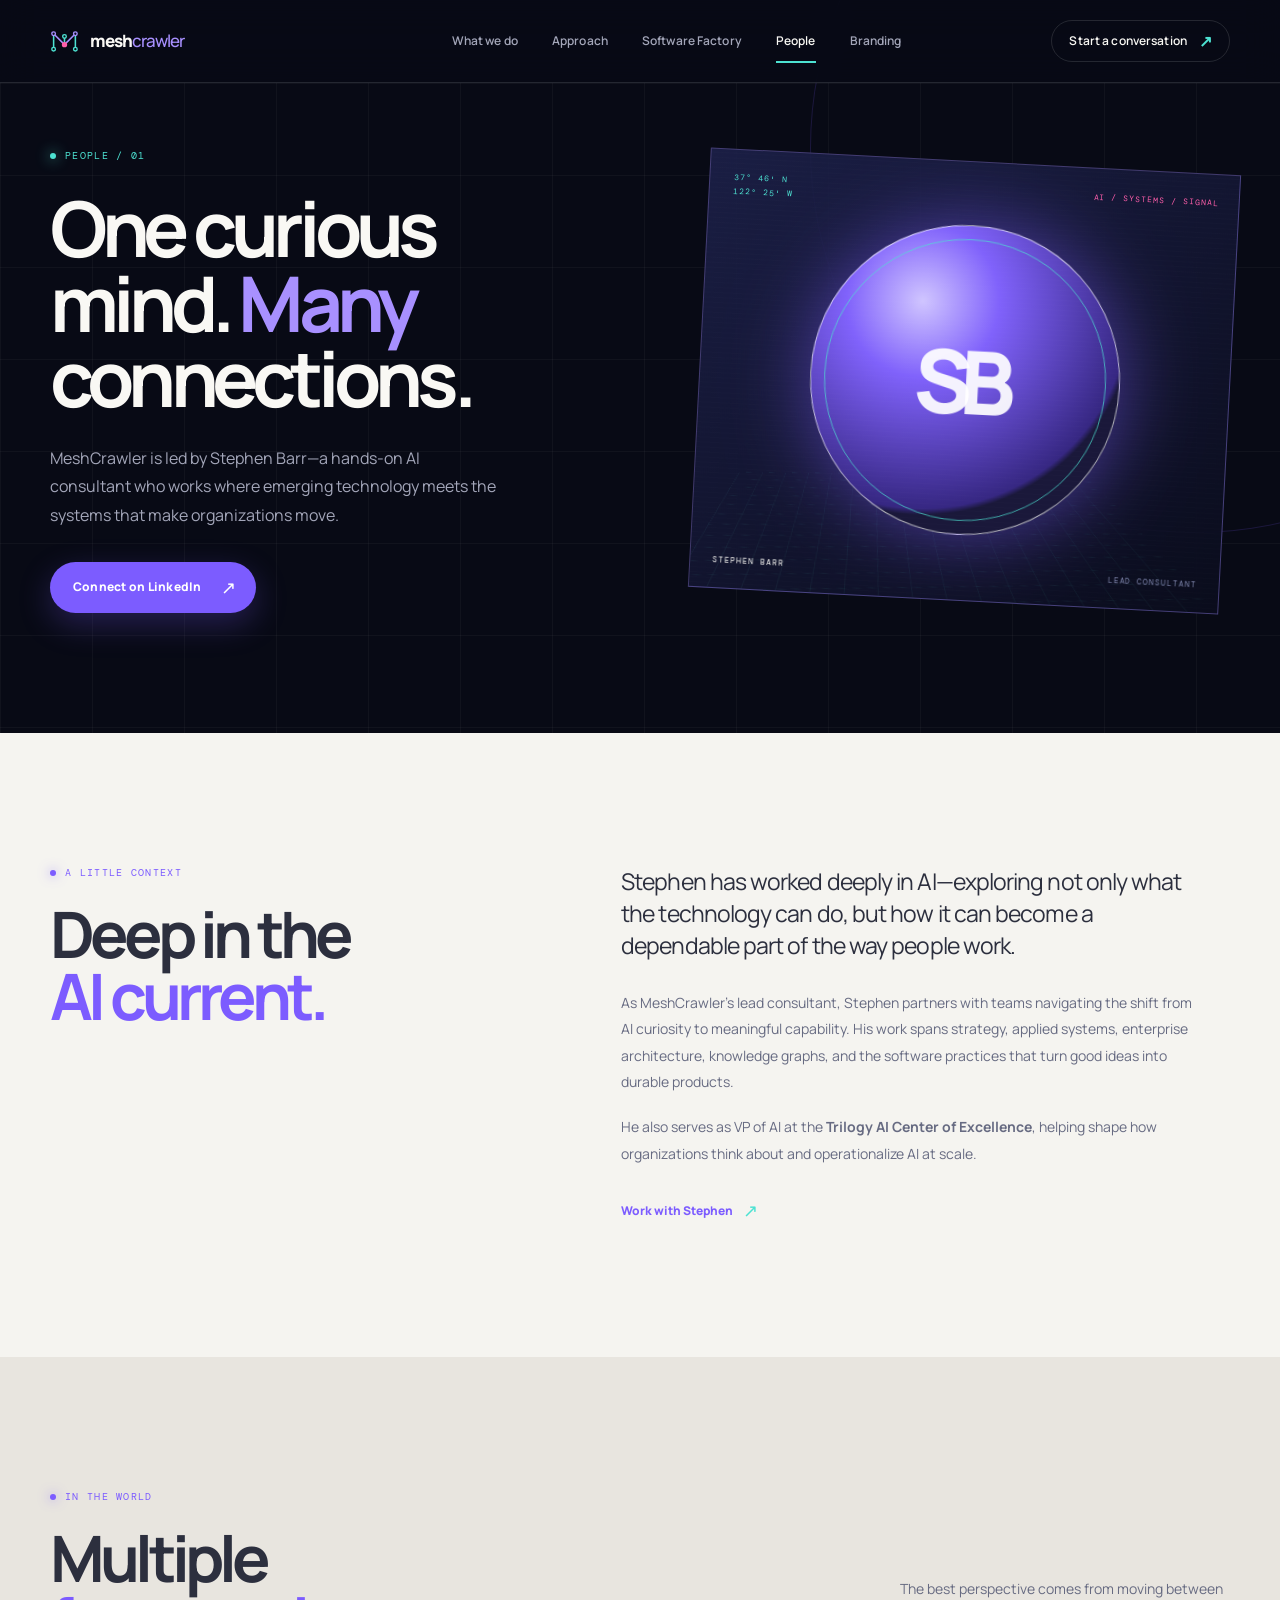
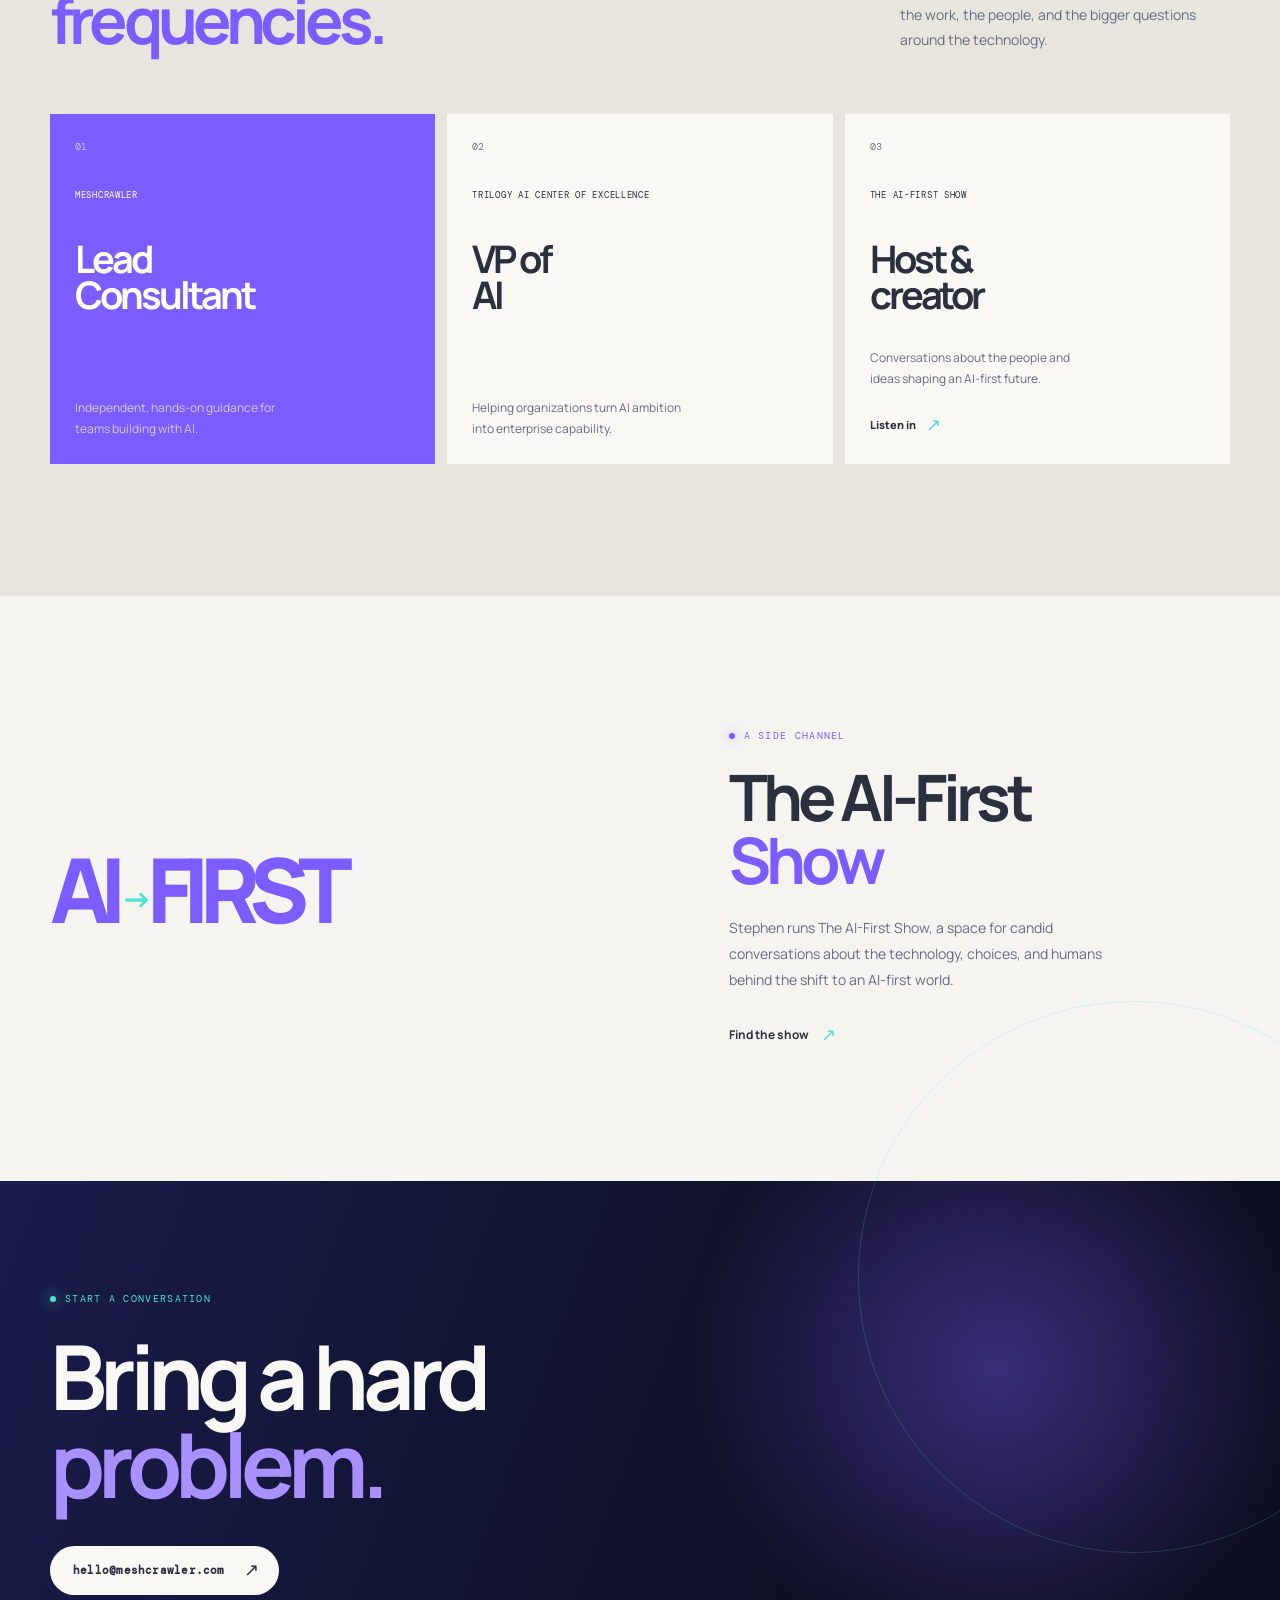
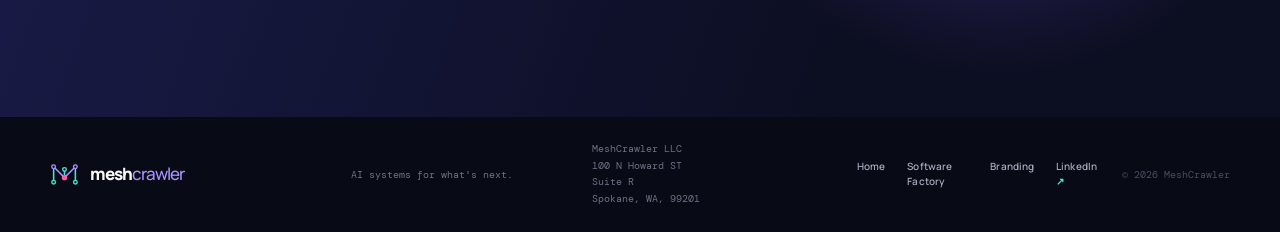
==== commit 7bd4708e: "Add Software Factory page with JSON-driven content and animated Yesod mark New page (content/softwar" ====
--- a/people.html
+++ b/people.html
@@ -12,7 +12,7 @@
         <header class="site-header">
             <div class="container header-inner">
                 <a class="brand" href="index.html" aria-label="MeshCrawler home"><svg class="brand-mark" viewBox="0 0 32 26" aria-hidden="true" focusable="false"><path class="brand-edge edge-vertical" d="M4 22V5 M16 17V8 M28 5V22"></path><path class="brand-edge edge-diagonal" d="M4 5L16 17L28 5"></path><circle class="brand-node node-cyan" cx="4" cy="22" r="2"></circle><circle class="brand-node node-violet" cx="4" cy="5" r="2"></circle><circle class="brand-node node-pink" cx="16" cy="17" r="2.2"></circle><circle class="brand-node node-cyan" cx="16" cy="8" r="2"></circle><circle class="brand-node node-violet" cx="28" cy="5" r="2"></circle><circle class="brand-node node-cyan" cx="28" cy="22" r="2"></circle></svg><span class="brand-name">mesh<span>crawler</span></span></a>
-                <nav class="site-nav" aria-label="Main navigation"><a href="index.html">What we do</a><a href="index.html#approach">Approach</a><a class="active" href="people.html">People</a><a href="branding/">Branding</a></nav>
+                <nav class="site-nav" aria-label="Main navigation"><a href="index.html">What we do</a><a href="index.html#approach">Approach</a><a href="software-factory.html">Software Factory</a><a class="active" href="people.html">People</a><a href="branding/">Branding</a></nav>
                 <a class="header-cta" href="https://cal.com/stevejb" target="_blank" rel="noreferrer">Start a conversation <span aria-hidden="true">↗</span></a>
             </div>
         </header>
@@ -42,7 +42,7 @@
             <section class="contact-band"><div class="container contact-inner"><p class="eyebrow"><span class="eyebrow-dot"></span> Start a conversation</p><h2>Bring a hard<br><em>problem.</em></h2><a class="button button-light" href="mailto:hello@meshcrawler.com">hello@meshcrawler.com <span aria-hidden="true">↗</span></a></div></section>
         </main>
 
-        <footer class="site-footer"><div class="container footer-inner"><a class="brand" href="index.html" aria-label="MeshCrawler home"><svg class="brand-mark" viewBox="0 0 32 26" aria-hidden="true" focusable="false"><path class="brand-edge edge-vertical" d="M4 22V5 M16 17V8 M28 5V22"></path><path class="brand-edge edge-diagonal" d="M4 5L16 17L28 5"></path><circle class="brand-node node-cyan" cx="4" cy="22" r="2"></circle><circle class="brand-node node-violet" cx="4" cy="5" r="2"></circle><circle class="brand-node node-pink" cx="16" cy="17" r="2.2"></circle><circle class="brand-node node-cyan" cx="16" cy="8" r="2"></circle><circle class="brand-node node-violet" cx="28" cy="5" r="2"></circle><circle class="brand-node node-cyan" cx="28" cy="22" r="2"></circle></svg><span class="brand-name">mesh<span>crawler</span></span></a><p>AI systems for what's next.</p><address class="business-address">MeshCrawler LLC<br>100 N Howard ST<br>Suite R<br>Spokane, WA, 99201</address><div class="footer-links"><a href="index.html">Home</a><a href="branding/">Branding</a><a href="https://www.linkedin.com/in/stephenjbarr/" target="_blank" rel="noreferrer">LinkedIn <span aria-hidden="true">↗</span></a></div><span class="copyright">© 2026 MeshCrawler</span></div></footer>
+        <footer class="site-footer"><div class="container footer-inner"><a class="brand" href="index.html" aria-label="MeshCrawler home"><svg class="brand-mark" viewBox="0 0 32 26" aria-hidden="true" focusable="false"><path class="brand-edge edge-vertical" d="M4 22V5 M16 17V8 M28 5V22"></path><path class="brand-edge edge-diagonal" d="M4 5L16 17L28 5"></path><circle class="brand-node node-cyan" cx="4" cy="22" r="2"></circle><circle class="brand-node node-violet" cx="4" cy="5" r="2"></circle><circle class="brand-node node-pink" cx="16" cy="17" r="2.2"></circle><circle class="brand-node node-cyan" cx="16" cy="8" r="2"></circle><circle class="brand-node node-violet" cx="28" cy="5" r="2"></circle><circle class="brand-node node-cyan" cx="28" cy="22" r="2"></circle></svg><span class="brand-name">mesh<span>crawler</span></span></a><p>AI systems for what's next.</p><address class="business-address">MeshCrawler LLC<br>100 N Howard ST<br>Suite R<br>Spokane, WA, 99201</address><div class="footer-links"><a href="index.html">Home</a><a href="software-factory.html">Software Factory</a><a href="branding/">Branding</a><a href="https://www.linkedin.com/in/stephenjbarr/" target="_blank" rel="noreferrer">LinkedIn <span aria-hidden="true">↗</span></a></div><span class="copyright">© 2026 MeshCrawler</span></div></footer>
     </div>
 </body>
 </html>
--- a/styles.css
+++ b/styles.css
@@ -3,6 +3,7 @@
 :root {
     --ink: #080a15;
     --ink-soft: #10142a;
+    --heading: #2c2f3e;
     --panel: #131831;
     --panel-light: #f5f4f0;
     --white: #f9f8f4;
@@ -12,6 +13,7 @@
     --violet-bright: #a890ff;
     --cyan: #4de2d2;
     --pink: #ff5eaa;
+    --red: #ff4757;
     --line: rgba(255, 255, 255, 0.12);
     --light-line: rgba(8, 10, 21, 0.14);
 }
@@ -74,7 +76,7 @@
 .button span { font-size: 18px; font-weight: 400; line-height: 0; }
 .button-primary { background: var(--violet); box-shadow: 0 11px 32px rgba(124, 92, 255, .26); color: white; }
 .button-primary:hover { background: #9077ff; box-shadow: 0 15px 38px rgba(124, 92, 255, .4); transform: translateY(-2px); }
-.button-light { background: var(--white); color: var(--ink); }
+.button-light { background: var(--white); color: var(--heading); }
 .button-light:hover { box-shadow: 0 12px 28px rgba(0,0,0,.2); transform: translateY(-2px); }
 .text-link { align-items: center; color: var(--white); display: inline-flex; font-size: 12px; font-weight: 700; gap: 12px; }
 .text-link span, .card-link span, .inline-link span { color: var(--cyan); font-size: 18px; font-weight: 400; transition: transform .2s ease; }
@@ -107,6 +109,102 @@
 .floating-label span { color: var(--cyan); margin-right: 8px; }.label-top { right: 0; top: 20px; }.label-bottom { bottom: 42px; left: 0; }.label-bottom span { color: var(--pink); }
 .hero-orbit { border: 1px solid rgba(124,92,255,.17); border-radius: 50%; pointer-events: none; position: absolute; }
 .orbit-one { height: 770px; right: -300px; top: -320px; width: 770px; }.orbit-two { border-color: rgba(77,226,210,.1); height: 520px; right: -160px; top: -195px; width: 520px; }
+
+.factory-terminal-visual { align-items: flex-start; display: flex; flex-direction: column; gap: 22px; position: relative; }
+.factory-terminal-visual .visual-glow { position: absolute; right: 6%; top: 4%; }
+.factory-terminal-img { border: 0; border-radius: 10px; box-shadow: 0 30px 90px rgba(0,0,0,.4), 0 0 0 1px rgba(168,144,255,.22); display: block; max-width: 560px; position: relative; transform: rotate(-2.4deg); transition: transform .35s ease; width: 100%; z-index: 1; }
+.factory-terminal-img:hover { transform: rotate(0deg) scale(1.015); }
+.factory-terminal-caption { color: #74788d; font-family: 'DM Mono', monospace; font-size: 10px; letter-spacing: .04em; line-height: 1.65; max-width: 420px; position: relative; z-index: 1; }
+
+/* Software Factory page — keeps the hero's dark grid theme through the whole page instead of switching to light panels.
+   Backgrounds alternate ink/ink-soft and every section gets a hairline top border, so the page still reads as
+   distinct chapters while staying dark end to end. */
+.inverted.bio-section, .inverted.capabilities, .inverted.people-teaser, #process { border-top: 1px solid rgba(255,255,255,.08); }
+.inverted.bio-section { background-color: var(--ink-soft); color: var(--white); }
+.inverted.capabilities, .inverted.people-teaser { background-color: var(--ink); color: var(--white); }
+.inverted.bio-section h2, .inverted.capabilities h2, .inverted.people-teaser h2 { color: var(--white); }
+.inverted.bio-section h2 em, .inverted.capabilities h2 em, .inverted.people-teaser h2 em { color: var(--violet-bright); }
+.inverted .lead-copy { color: var(--white); }
+.inverted .bio-copy p:not(.lead-copy), .inverted .teaser-copy > p:not(.eyebrow), .inverted .heading-detail { color: var(--muted); }
+.inverted .inline-link { color: var(--violet-bright); }
+.inverted .card-outline { border-color: var(--line); }
+
+/* Layout variety: flip which side carries the heading vs. the supporting content, so consecutive
+   sections don't repeat the same left-heading/right-detail shape. Reading order (heading first)
+   is preserved in the DOM and restored on mobile via order: initial. */
+.reverse-layout { grid-template-columns: 1.2fr .8fr; }
+.reverse-layout .bio-intro { order: 2; }
+.reverse-layout .bio-copy { order: 1; }
+
+/* Yesod teaser mark — Y, then "Yesod.work" where each Latin letter travels across to the mirrored
+   slot and crossfades into its Hebrew counterpart (Y -> י, e -> ס, s -> ו, o -> ד), so the swap reads
+   as the word physically reversing direction from LTR to RTL. "d" has no Hebrew counterpart (יסוד is
+   four letters) and just dissolves. The red .work fades out as the letters land and hands off into a
+   red underline drawn beneath the finished Hebrew word. */
+.teaser-art .cycle-1 { animation: teaser-y-cycle 9s ease-in-out infinite; opacity: 0; }
+@keyframes teaser-y-cycle {
+    0% { opacity: 0; }
+    4.5% { opacity: 1; }
+    29% { opacity: 1; }
+    33.3% { opacity: 0; }
+    100% { opacity: 0; }
+}
+
+.yesod-line-wrap { align-items: center; animation: yesod-line-visibility 9s ease-in-out infinite; display: flex; flex-direction: column; left: 50%; max-width: 480px; position: absolute; top: 50%; transform: translate(-50%, -55%); width: 92%; z-index: 1; }
+.yesod-line { align-items: baseline; color: rgba(255,255,255,.92); display: flex; font-size: clamp(46px, 6.6vw, 74px); font-weight: 800; justify-content: center; letter-spacing: -.03em; line-height: 1; white-space: nowrap; }
+.teaser-art .yesod-line-wrap span { color: inherit; font-size: inherit; left: auto; letter-spacing: inherit; position: static; top: auto; transform: none; }
+.teaser-art .yesod-line-wrap .slot-hebrew { left: 0; position: absolute; top: 0; }
+.teaser-art .yesod-line-wrap .slot-tail { left: 100%; position: absolute; top: 0; }
+.teaser-art .yesod-line-wrap .yesod-work { color: var(--red); }
+.yesod-row { display: grid; grid-template-columns: repeat(4, 1fr); position: relative; width: 2.6em; }
+.yesod-slot { position: relative; }
+.slot-move { display: flex; justify-content: center; position: relative; width: 100%; }
+.slot-latin { animation: yesod-latin-fade 9s ease-in-out infinite; }
+.slot-hebrew { animation: yesod-hebrew-fade 9s ease-in-out infinite; font-size: 1.85em; left: 0; opacity: 0; position: absolute; text-align: center; top: -.16em; width: 100%; }
+/* d has no Hebrew counterpart, so its slot collapses to zero width as it fades, instead of
+   leaving dead space that would throw off the centering of the four letters that do land. */
+.slot-tail { animation: yesod-tail-collapse 9s ease-in-out infinite; display: inline-block; max-width: 1.1em; overflow: hidden; }
+/* .work collapses the same way once it hands off to the underline, so it doesn't leave a
+   phantom gap pulling the row off-center after it fades. */
+.teaser-work, .yesod-work { animation: yesod-work-fade 9s ease-in-out infinite; color: var(--red); display: inline-block; font-style: normal; margin-left: .68em; max-width: 3em; overflow: hidden; }
+.yesod-underline { animation: yesod-underline-cycle 9s ease-in-out infinite; background: var(--red); border-radius: 2px; height: 4px; margin-top: 16px; opacity: 0; width: 0; }
+
+.slot-move-1 { animation: slot-move-1 9s ease-in-out infinite; }
+.slot-move-2 { animation: slot-move-2 9s ease-in-out infinite; }
+.slot-move-3 { animation: slot-move-3 9s ease-in-out infinite; }
+.slot-move-4 { animation: slot-move-4 9s ease-in-out infinite; }
+@keyframes slot-move-1 { 0%, 55% { transform: translateX(0%); } 68%, 100% { transform: translateX(300%); } }
+@keyframes slot-move-2 { 0%, 55% { transform: translateX(0%); } 68%, 100% { transform: translateX(100%); } }
+@keyframes slot-move-3 { 0%, 55% { transform: translateX(0%); } 68%, 100% { transform: translateX(-100%); } }
+@keyframes slot-move-4 { 0%, 55% { transform: translateX(0%); } 68%, 100% { transform: translateX(-300%); } }
+
+@keyframes yesod-line-visibility {
+    0%, 33.3% { opacity: 0; }
+    37%, 94% { opacity: 1; }
+    97%, 100% { opacity: 0; }
+}
+@keyframes yesod-latin-fade {
+    0%, 55% { opacity: 1; }
+    64%, 100% { opacity: 0; }
+}
+@keyframes yesod-hebrew-fade {
+    0%, 55% { opacity: 0; }
+    64%, 100% { opacity: 1; }
+}
+@keyframes yesod-tail-collapse {
+    0%, 52% { max-width: 1.1em; opacity: 1; }
+    62%, 100% { max-width: 0; opacity: 0; }
+}
+@keyframes yesod-work-fade {
+    0%, 50% { max-width: 3em; opacity: 1; }
+    60%, 100% { max-width: 0; opacity: 0; }
+}
+@keyframes yesod-underline-cycle {
+    0%, 54% { opacity: 0; width: 20%; }
+    62% { opacity: 1; width: 20%; }
+    70%, 94% { opacity: 1; width: 55%; }
+    97%, 100% { opacity: 0; width: 55%; }
+}
 .hero-footer { align-items: center; border-top: 1px solid var(--line); color: #6e7289; display: flex; font-family: 'DM Mono', monospace; font-size: 9px; justify-content: space-between; letter-spacing: .1em; padding-bottom: 23px; padding-top: 22px; position: relative; text-transform: uppercase; z-index: 1; }
 .scroll-cue { align-items: center; display: flex; gap: 8px; }.scroll-cue i { border: 1px solid var(--cyan); border-radius: 50%; display: block; height: 6px; width: 6px; }
 
@@ -114,14 +212,14 @@
 .signal-track { align-items: center; display: flex; gap: 32px; justify-content: center; min-width: max-content; padding: 14px 0; }
 .signal-track span { font-size: 10px; font-weight: 800; letter-spacing: .1em; text-transform: uppercase; }.signal-track b { color: var(--cyan); font-size: 14px; }
 
-.capabilities { background: var(--panel-light); color: var(--ink); }
+.capabilities { background: var(--panel-light); color: var(--heading); }
 .section-heading { margin-bottom: 62px; }.heading-split { align-items: end; display: flex; justify-content: space-between; }.capabilities .eyebrow, .roles-section .eyebrow, .bio-section .eyebrow { color: var(--violet); }.capabilities .eyebrow-dot, .roles-section .eyebrow-dot, .bio-section .eyebrow-dot { background: var(--violet); box-shadow: 0 0 12px rgba(124,92,255,.7); }
-h2 { font-size: clamp(46px, 5vw, 71px); margin-top: 22px; }.capabilities h2, .roles-section h2, .bio-section h2 { color: var(--ink); }.capabilities h2 em, .roles-section h2 em, .bio-section h2 em { color: var(--violet); }.heading-detail { color: var(--text-muted); font-size: 14px; line-height: 1.8; max-width: 330px; }
+h2 { font-size: clamp(46px, 5vw, 71px); margin-top: 22px; }.capabilities h2, .roles-section h2, .bio-section h2 { color: var(--heading); }.capabilities h2 em, .roles-section h2 em, .bio-section h2 em { color: var(--violet); }.heading-detail { color: var(--text-muted); font-size: 14px; line-height: 1.8; max-width: 330px; }
 .capability-grid { display: grid; gap: 12px; grid-template-columns: repeat(4, 1fr); }.capability-card { display: flex; flex-direction: column; min-height: 424px; padding: 27px 25px 24px; position: relative; }.card-number { font-family: 'DM Mono', monospace; font-size: 10px; opacity: .55; }.capability-icon { align-items: center; display: flex; height: 72px; justify-content: center; margin: 18px 0 18px; width: 72px; }.icon-spark { color: var(--violet-bright); font-size: 54px; text-shadow: 0 0 20px rgba(168,144,255,.7); }.capability-card h3 { font-size: 23px; letter-spacing: -.065em; line-height: 1.05; }.capability-card p { font-size: 12px; line-height: 1.75; margin-top: 17px; opacity: .72; }.card-link { align-items: center; display: inline-flex; font-size: 11px; font-weight: 800; gap: 10px; margin-top: auto; padding-top: 25px; }.card-dark { background: var(--ink-soft); color: var(--white); }.card-gradient { background: linear-gradient(145deg, #7255f0, #3b2c9b); color: white; }.card-outline { border: 1px solid var(--light-line); }.icon-grid { display: grid; gap: 5px; grid-template-columns: repeat(2, 17px); grid-template-rows: repeat(2, 17px); }.icon-grid i { border: 1px solid var(--cyan); display: block; }.icon-grid i:nth-child(2) { background: var(--cyan); opacity: .65; }.icon-nodes { position: relative; }.icon-nodes::before, .icon-nodes::after { background: var(--cyan); content: ''; height: 1px; position: absolute; transform: rotate(30deg); width: 48px; }.icon-nodes::after { transform: rotate(-30deg); }.icon-nodes i { background: var(--cyan); border-radius: 50%; box-shadow: 0 0 11px var(--cyan); height: 8px; position: absolute; width: 8px; }.icon-nodes i:nth-child(1) { left: 12px; top: 32px; }.icon-nodes i:nth-child(2) { right: 10px; top: 17px; }.icon-nodes i:nth-child(3) { right: 10px; top: 47px; }.icon-nodes i:nth-child(4) { left: 31px; top: 32px; }.icon-lock { color: var(--violet); font-size: 65px; transform: rotate(-45deg); }
 
 .approach { background: var(--ink-soft); }.approach-layout { display: grid; gap: 11%; grid-template-columns: .8fr 1.2fr; }.approach-statement h2 { font-size: clamp(45px, 5vw, 70px); margin: 25px 0 28px; }.approach-statement > p:not(.eyebrow) { color: var(--muted); font-size: 14px; line-height: 1.85; margin-bottom: 30px; max-width: 360px; }.principles { border-top: 1px solid var(--line); }.principle { align-items: flex-start; border-bottom: 1px solid var(--line); display: grid; gap: 22px; grid-template-columns: 36px 1fr 20px; padding: 26px 0; }.principle-number { color: var(--cyan); font-family: 'DM Mono', monospace; font-size: 10px; padding-top: 4px; }.principle h3 { font-size: 17px; letter-spacing: -.035em; }.principle p { color: var(--muted); font-size: 12px; margin-top: 7px; }.principle-arrow { color: var(--violet-bright); font-size: 20px; }
 
-.people-teaser { background: #e8e5df; color: var(--ink); }.people-teaser-inner { align-items: center; display: grid; gap: 10%; grid-template-columns: 1.1fr .9fr; }.teaser-art { background: linear-gradient(145deg, #171b42, #372a88); height: 350px; overflow: hidden; position: relative; }.teaser-art::before { background-image: linear-gradient(rgba(77,226,210,.14) 1px, transparent 1px), linear-gradient(90deg, rgba(77,226,210,.14) 1px, transparent 1px); background-size: 31px 31px; content: ''; inset: 0; position: absolute; transform: skewY(-18deg) scale(1.35); }.teaser-art::after { border: 1px solid rgba(77,226,210,.35); border-radius: 50%; content: ''; height: 450px; left: -120px; position: absolute; top: -50px; width: 450px; }.teaser-art span { color: rgba(255,255,255,.92); font-size: clamp(100px, 15vw, 190px); font-weight: 800; left: 50%; letter-spacing: -.12em; line-height: 1; position: absolute; top: 50%; transform: translate(-50%, -55%); z-index: 1; }.teaser-art i { background: var(--cyan); border-radius: 50%; box-shadow: 0 0 20px var(--cyan); height: 7px; position: absolute; width: 7px; z-index: 2; }.teaser-art i:nth-of-type(1) { right: 17%; top: 19%; }.teaser-art i:nth-of-type(2) { bottom: 16%; left: 18%; background: var(--pink); box-shadow: 0 0 20px var(--pink); }.teaser-art i:nth-of-type(3) { bottom: 27%; right: 31%; }.teaser-copy { max-width: 350px; }.teaser-copy .eyebrow { color: var(--violet); }.teaser-copy .eyebrow-dot { background: var(--violet); box-shadow: 0 0 12px rgba(124,92,255,.7); }.teaser-copy h2 { color: var(--ink); margin: 23px 0; }.teaser-copy h2 em { color: var(--violet); }.teaser-copy > p:not(.eyebrow) { color: var(--text-muted); font-size: 14px; line-height: 1.85; margin-bottom: 28px; }
+.people-teaser { background: #e8e5df; color: var(--heading); }.people-teaser-inner { align-items: center; display: grid; gap: 10%; grid-template-columns: 1.1fr .9fr; }.teaser-art { background: linear-gradient(145deg, #171b42, #372a88); height: 350px; overflow: hidden; position: relative; }.teaser-art::before { background-image: linear-gradient(rgba(77,226,210,.14) 1px, transparent 1px), linear-gradient(90deg, rgba(77,226,210,.14) 1px, transparent 1px); background-size: 31px 31px; content: ''; inset: 0; position: absolute; transform: skewY(-18deg) scale(1.35); }.teaser-art::after { border: 1px solid rgba(77,226,210,.35); border-radius: 50%; content: ''; height: 450px; left: -120px; position: absolute; top: -50px; width: 450px; }.teaser-art span { color: rgba(255,255,255,.92); font-size: clamp(100px, 15vw, 190px); font-weight: 800; left: 50%; letter-spacing: -.12em; line-height: 1; position: absolute; top: 50%; transform: translate(-50%, -55%); z-index: 1; }.teaser-art i { background: var(--cyan); border-radius: 50%; box-shadow: 0 0 20px var(--cyan); height: 7px; position: absolute; width: 7px; z-index: 2; }.teaser-art i:nth-of-type(1) { right: 17%; top: 19%; }.teaser-art i:nth-of-type(2) { bottom: 16%; left: 18%; background: var(--pink); box-shadow: 0 0 20px var(--pink); }.teaser-art i:nth-of-type(3) { bottom: 27%; right: 31%; }.teaser-copy { max-width: 350px; }.teaser-copy .eyebrow { color: var(--violet); }.teaser-copy .eyebrow-dot { background: var(--violet); box-shadow: 0 0 12px rgba(124,92,255,.7); }.teaser-copy h2 { color: var(--heading); margin: 23px 0; }.teaser-copy h2 em { color: var(--violet); }.teaser-copy > p:not(.eyebrow) { color: var(--text-muted); font-size: 14px; line-height: 1.85; margin-bottom: 28px; }
 
 .contact-band { background: radial-gradient(circle at 78% 35%, rgba(124,92,255,.4), transparent 29%), linear-gradient(110deg, #1a1c4b, #0c0e21 70%); padding: 110px 0 122px; position: relative; }.contact-band::after { border: 1px solid rgba(77,226,210,.2); border-radius: 50%; content: ''; height: 550px; position: absolute; right: -130px; top: -180px; width: 550px; }.contact-inner { position: relative; z-index: 1; }.contact-inner h2 { font-size: clamp(54px, 7vw, 96px); margin: 26px 0 38px; }.contact-inner .button { font-family: 'DM Mono', monospace; font-size: 11px; letter-spacing: .02em; }
 
@@ -142,9 +240,9 @@
 .logo-orbit-small { border-color: rgba(77,226,210,.18); height: 355px; right: -100px; top: -53px; width: 355px; }
 .hero-coordinate { color: #7780a3; font-family: 'DM Mono', monospace; font-size: 8px; letter-spacing: .12em; position: absolute; z-index: 2; }
 .coordinate-top { color: var(--cyan); left: 21px; top: 20px; }.coordinate-bottom { bottom: 20px; right: 21px; }
-.branding-story { background: var(--panel-light); color: var(--ink); }
+.branding-story { background: var(--panel-light); color: var(--heading); }
 .branding-story-layout { display: grid; gap: 14%; grid-template-columns: .85fr 1.15fr; }
-.branding-story h2, .branding-assets h2, .branding-rules h2 { color: var(--ink); }
+.branding-story h2, .branding-assets h2, .branding-rules h2 { color: var(--heading); }
 .branding-story h2 em, .branding-assets h2 em, .branding-rules h2 em { color: var(--violet); }
 .branding-story-copy { max-width: 580px; }
 .branding-story-copy > p:not(.lead-copy) { color: var(--text-muted); font-size: 14px; line-height: 1.9; }
@@ -152,21 +250,21 @@
 .mark-anatomy > div { display: grid; gap: 4px; grid-template-columns: 10px 1fr; }
 .anatomy-dot { border-radius: 50%; display: block; grid-row: span 2; height: 7px; margin-top: 5px; width: 7px; }.anatomy-cyan { background: var(--cyan); box-shadow: 0 0 10px var(--cyan); }.anatomy-violet { background: var(--violet); box-shadow: 0 0 10px var(--violet); }.anatomy-pink { background: var(--pink); box-shadow: 0 0 10px var(--pink); }
 .mark-anatomy strong { font-size: 11px; }.mark-anatomy small { color: var(--text-muted); font-family: 'DM Mono', monospace; font-size: 8px; line-height: 1.4; }
-.branding-assets { background: #e8e5df; color: var(--ink); }
+.branding-assets { background: #e8e5df; color: var(--heading); }
 .asset-grid { display: grid; gap: 12px; grid-template-columns: repeat(3, 1fr); }
 .asset-card { background: var(--white); display: flex; flex-direction: column; min-width: 0; }
 .asset-preview { align-items: center; display: flex; height: 190px; justify-content: center; overflow: hidden; padding: 25px; }
 .asset-preview img { max-height: 100%; max-width: 100%; width: 100%; }
 .asset-preview-light { background: #fff; }.asset-preview-dark { background: var(--ink-soft); }.asset-preview-mark { background: linear-gradient(135deg, #1b2050, #372a88); }.asset-preview-mark img { max-height: 105px; width: 120px; }
-.asset-card-body { display: flex; flex: 1; flex-direction: column; padding: 23px 24px 21px; }.asset-type, .type-label { color: var(--violet); font-family: 'DM Mono', monospace; font-size: 9px; letter-spacing: .12em; }.asset-card h3 { font-size: 23px; letter-spacing: -.06em; margin-top: 14px; }.asset-card p { color: var(--text-muted); font-size: 12px; line-height: 1.7; margin-top: 9px; }.asset-links { border-top: 1px solid var(--light-line); display: flex; gap: 22px; margin-top: auto; padding-top: 18px; }.asset-links .card-link { color: var(--ink); font-family: 'DM Mono', monospace; font-size: 10px; gap: 8px; margin-top: 0; padding-top: 0; text-transform: uppercase; }.asset-links .card-link span { font-size: 16px; }
-.branding-colors { background: var(--ink-soft); }.color-layout { display: grid; gap: 12%; grid-template-columns: .75fr 1.25fr; }.branding-colors h2 { margin: 23px 0 29px; }.branding-colors .heading-detail { color: var(--muted); }.palette-grid { display: grid; gap: 10px; grid-template-columns: repeat(5, 1fr); }.swatch { display: flex; flex-direction: column; justify-content: space-between; min-height: 215px; padding: 17px 15px; }.swatch span { font-size: 11px; font-weight: 700; }.swatch code { font-family: 'DM Mono', monospace; font-size: 9px; }.swatch-ink { background: #080a15; border: 1px solid rgba(255,255,255,.16); color: var(--white); }.swatch-violet { background: var(--violet); color: white; }.swatch-cyan { background: var(--cyan); color: var(--ink); }.swatch-pink { background: var(--pink); color: var(--ink); }.swatch-paper { background: var(--panel-light); color: var(--ink); }
-.branding-type { background: var(--panel-light); color: var(--ink); }.type-layout { align-items: center; display: grid; gap: 12%; grid-template-columns: 1.05fr .95fr; }.type-specimen { background: var(--ink); color: var(--white); min-height: 300px; padding: 25px; position: relative; }.type-specimen::after { border: 1px solid rgba(77,226,210,.24); border-radius: 50%; content: ''; height: 380px; position: absolute; right: -125px; top: -120px; width: 380px; }.type-specimen strong { display: block; font-size: clamp(41px, 5vw, 67px); letter-spacing: -.08em; line-height: .95; margin-top: 78px; position: relative; z-index: 1; }.type-specimen em { color: var(--violet-bright); font-style: normal; }.type-copy { max-width: 420px; }.type-copy h2 { color: var(--ink); font-size: clamp(42px, 5vw, 63px); margin: 22px 0 27px; }.type-copy h2 em { color: var(--violet); }.type-copy > p:not(.eyebrow) { color: var(--text-muted); font-size: 14px; line-height: 1.85; }.type-meta { border-top: 1px solid var(--light-line); display: grid; gap: 9px; margin-top: 25px; padding-top: 18px; }.type-meta span { color: var(--text-muted); font-family: 'DM Mono', monospace; font-size: 10px; }.type-meta b { color: var(--ink); font-weight: 500; }
-.branding-rules { background: #e8e5df; color: var(--ink); }.rules-grid { display: grid; gap: 12px; grid-template-columns: repeat(4, 1fr); }.rules-grid article { border-top: 2px solid var(--violet); min-height: 205px; padding: 21px 4px 0; }.rule-number { color: var(--violet); font-family: 'DM Mono', monospace; font-size: 10px; }.rules-grid h3 { font-size: 22px; letter-spacing: -.06em; margin-top: 28px; }.rules-grid p { color: var(--text-muted); font-size: 12px; line-height: 1.75; margin-top: 14px; max-width: 220px; }
+.asset-card-body { display: flex; flex: 1; flex-direction: column; padding: 23px 24px 21px; }.asset-type, .type-label { color: var(--violet); font-family: 'DM Mono', monospace; font-size: 9px; letter-spacing: .12em; }.asset-card h3 { font-size: 23px; letter-spacing: -.06em; margin-top: 14px; }.asset-card p { color: var(--text-muted); font-size: 12px; line-height: 1.7; margin-top: 9px; }.asset-links { border-top: 1px solid var(--light-line); display: flex; gap: 22px; margin-top: auto; padding-top: 18px; }.asset-links .card-link { color: var(--heading); font-family: 'DM Mono', monospace; font-size: 10px; gap: 8px; margin-top: 0; padding-top: 0; text-transform: uppercase; }.asset-links .card-link span { font-size: 16px; }
+.branding-colors { background: var(--ink-soft); }.color-layout { display: grid; gap: 12%; grid-template-columns: .75fr 1.25fr; }.branding-colors h2 { margin: 23px 0 29px; }.branding-colors .heading-detail { color: var(--muted); }.palette-grid { display: grid; gap: 10px; grid-template-columns: repeat(5, 1fr); }.swatch { display: flex; flex-direction: column; justify-content: space-between; min-height: 215px; padding: 17px 15px; }.swatch span { font-size: 11px; font-weight: 700; }.swatch code { font-family: 'DM Mono', monospace; font-size: 9px; }.swatch-ink { background: #080a15; border: 1px solid rgba(255,255,255,.16); color: var(--white); }.swatch-violet { background: var(--violet); color: white; }.swatch-cyan { background: var(--cyan); color: var(--heading); }.swatch-pink { background: var(--pink); color: var(--heading); }.swatch-paper { background: var(--panel-light); color: var(--heading); }
+.branding-type { background: var(--panel-light); color: var(--heading); }.type-layout { align-items: center; display: grid; gap: 12%; grid-template-columns: 1.05fr .95fr; }.type-specimen { background: var(--ink); color: var(--white); min-height: 300px; padding: 25px; position: relative; }.type-specimen::after { border: 1px solid rgba(77,226,210,.24); border-radius: 50%; content: ''; height: 380px; position: absolute; right: -125px; top: -120px; width: 380px; }.type-specimen strong { display: block; font-size: clamp(41px, 5vw, 67px); letter-spacing: -.08em; line-height: .95; margin-top: 78px; position: relative; z-index: 1; }.type-specimen em { color: var(--violet-bright); font-style: normal; }.type-copy { max-width: 420px; }.type-copy h2 { color: var(--heading); font-size: clamp(42px, 5vw, 63px); margin: 22px 0 27px; }.type-copy h2 em { color: var(--violet); }.type-copy > p:not(.eyebrow) { color: var(--text-muted); font-size: 14px; line-height: 1.85; }.type-meta { border-top: 1px solid var(--light-line); display: grid; gap: 9px; margin-top: 25px; padding-top: 18px; }.type-meta span { color: var(--text-muted); font-family: 'DM Mono', monospace; font-size: 10px; }.type-meta b { color: var(--heading); font-weight: 500; }
+.branding-rules { background: #e8e5df; color: var(--heading); }.rules-grid { display: grid; gap: 12px; grid-template-columns: repeat(4, 1fr); }.rules-grid article { border-top: 2px solid var(--violet); min-height: 205px; padding: 21px 4px 0; }.rule-number { color: var(--violet); font-family: 'DM Mono', monospace; font-size: 10px; }.rules-grid h3 { font-size: 22px; letter-spacing: -.06em; margin-top: 28px; }.rules-grid p { color: var(--text-muted); font-size: 12px; line-height: 1.75; margin-top: 14px; max-width: 220px; }
 
 /* People page */
 .people-hero { min-height: 650px; }.people-hero-layout { align-items: center; display: grid; gap: 10%; grid-template-columns: 1fr 1fr; min-height: 600px; padding-bottom: 70px; padding-top: 65px; position: relative; z-index: 1; }.people-hero-copy h1 { font-size: clamp(52px, 6vw, 83px); margin: 26px 0 28px; }.people-hero-copy .hero-intro { margin-bottom: 32px; max-width: 450px; }.portrait-stage { background: linear-gradient(145deg, rgba(28,32,73,.9), rgba(10,12,28,.95)); border: 1px solid rgba(168,144,255,.34); height: 440px; overflow: hidden; position: relative; transform: rotate(3deg); }.portrait-grid { background-image: linear-gradient(rgba(77,226,210,.13) 1px, transparent 1px), linear-gradient(90deg, rgba(77,226,210,.13) 1px, transparent 1px); background-size: 37px 37px; inset: -30px; opacity: .45; position: absolute; transform: perspective(600px) rotateX(58deg) rotateZ(-8deg); transform-origin: center bottom; }.portrait-scanlines { background: repeating-linear-gradient(0deg, transparent, transparent 4px, rgba(255,255,255,.02) 5px); inset: 0; pointer-events: none; position: absolute; z-index: 2; }.portrait-orb { align-items: center; background: radial-gradient(circle at 35% 25%, #d0c5ff, #8062fb 25%, #362782 68%, #1a183a 70%); border: 1px solid rgba(255,255,255,.65); border-radius: 50%; box-shadow: 0 0 80px rgba(124,92,255,.55); display: flex; height: 310px; justify-content: center; left: calc(50% - 155px); position: absolute; top: 63px; width: 310px; z-index: 1; }.portrait-orb::after { border: 1px solid rgba(77,226,210,.7); border-radius: 50%; content: ''; inset: 13px; position: absolute; }.portrait-orb span { color: rgba(255,255,255,.92); font-size: 88px; font-weight: 800; letter-spacing: -.15em; line-height: 1; margin-right: 12px; }.portrait-caption { bottom: 22px; display: flex; justify-content: space-between; left: 22px; position: absolute; right: 22px; z-index: 3; }.portrait-caption span, .portrait-coordinates, .portrait-tag { color: #7d84ab; font-family: 'DM Mono', monospace; font-size: 8px; letter-spacing: .12em; }.portrait-caption span:first-child { color: var(--white); }.portrait-coordinates { color: var(--cyan); left: 24px; line-height: 1.7; position: absolute; top: 21px; }.portrait-tag { color: var(--pink); position: absolute; right: 20px; top: 22px; }
-.bio-section { background: var(--panel-light); color: var(--ink); }.bio-layout { display: grid; gap: 14%; grid-template-columns: .8fr 1.2fr; }.bio-copy { max-width: 580px; }.lead-copy { color: var(--ink); font-size: 23px; letter-spacing: -.04em; line-height: 1.4; margin-bottom: 28px; }.bio-copy p:not(.lead-copy) { color: var(--text-muted); font-size: 14px; line-height: 1.9; margin-bottom: 18px; }.inline-link { align-items: center; color: var(--violet); display: inline-flex; font-size: 12px; font-weight: 800; gap: 10px; margin-top: 12px; }
-.roles-section { background: #e8e5df; color: var(--ink); }.roles-grid { display: grid; gap: 12px; grid-template-columns: repeat(3, 1fr); }.role-card { background: var(--white); display: flex; flex-direction: column; min-height: 350px; padding: 25px; }.role-card.role-primary { background: var(--violet); color: white; }.role-index { font-family: 'DM Mono', monospace; font-size: 10px; opacity: .65; }.role-kicker { font-family: 'DM Mono', monospace; font-size: 9px; letter-spacing: .08em; margin-top: 35px; min-height: 28px; text-transform: uppercase; }.role-card h3 { font-size: 38px; letter-spacing: -.08em; line-height: .93; margin-top: 24px; }.role-card p { color: var(--text-muted); font-size: 12px; line-height: 1.7; margin-top: auto; max-width: 225px; }.role-primary p { color: rgba(255,255,255,.68); }.role-card .card-link { color: var(--ink); margin-top: 22px; padding-top: 0; }.role-primary .card-link { color: white; }.show-section { background: var(--panel-light); color: var(--ink); }.show-layout { align-items: center; display: grid; gap: 15%; grid-template-columns: 1fr 1fr; }.show-mark { color: var(--violet); font-size: clamp(42px, 7vw, 95px); font-weight: 800; letter-spacing: -.12em; line-height: .8; position: relative; }.show-mark span { color: var(--cyan); font-size: .35em; margin: 0 .15em; vertical-align: middle; }.show-copy { max-width: 390px; }.show-copy .eyebrow { color: var(--violet); }.show-copy .eyebrow-dot { background: var(--violet); box-shadow: 0 0 12px rgba(124,92,255,.7); }.show-copy h2 { margin: 23px 0; }.show-copy h2 em { color: var(--violet); }.show-copy > p:not(.eyebrow) { color: var(--text-muted); font-size: 14px; line-height: 1.85; margin-bottom: 28px; }.show-copy .text-link { color: var(--ink); }
+.bio-section { background: var(--panel-light); color: var(--heading); }.bio-layout { display: grid; gap: 14%; grid-template-columns: .8fr 1.2fr; }.bio-copy { max-width: 580px; }.lead-copy { color: var(--heading); font-size: 23px; letter-spacing: -.04em; line-height: 1.4; margin-bottom: 28px; }.bio-copy p:not(.lead-copy) { color: var(--text-muted); font-size: 14px; line-height: 1.9; margin-bottom: 18px; }.inline-link { align-items: center; color: var(--violet); display: inline-flex; font-size: 12px; font-weight: 800; gap: 10px; margin-top: 12px; }
+.roles-section { background: #e8e5df; color: var(--heading); }.roles-grid { display: grid; gap: 12px; grid-template-columns: repeat(3, 1fr); }.role-card { background: var(--white); display: flex; flex-direction: column; min-height: 350px; padding: 25px; }.role-card.role-primary { background: var(--violet); color: white; }.role-index { font-family: 'DM Mono', monospace; font-size: 10px; opacity: .65; }.role-kicker { font-family: 'DM Mono', monospace; font-size: 9px; letter-spacing: .08em; margin-top: 35px; min-height: 28px; text-transform: uppercase; }.role-card h3 { font-size: 38px; letter-spacing: -.08em; line-height: .93; margin-top: 24px; }.role-card p { color: var(--text-muted); font-size: 12px; line-height: 1.7; margin-top: auto; max-width: 225px; }.role-primary p { color: rgba(255,255,255,.68); }.role-card .card-link { color: var(--heading); margin-top: 22px; padding-top: 0; }.role-primary .card-link { color: white; }.show-section { background: var(--panel-light); color: var(--heading); }.show-layout { align-items: center; display: grid; gap: 15%; grid-template-columns: 1fr 1fr; }.show-mark { color: var(--violet); font-size: clamp(42px, 7vw, 95px); font-weight: 800; letter-spacing: -.12em; line-height: .8; position: relative; }.show-mark span { color: var(--cyan); font-size: .35em; margin: 0 .15em; vertical-align: middle; }.show-copy { max-width: 390px; }.show-copy .eyebrow { color: var(--violet); }.show-copy .eyebrow-dot { background: var(--violet); box-shadow: 0 0 12px rgba(124,92,255,.7); }.show-copy h2 { margin: 23px 0; }.show-copy h2 em { color: var(--violet); }.show-copy > p:not(.eyebrow) { color: var(--text-muted); font-size: 14px; line-height: 1.85; margin-bottom: 28px; }.show-copy .text-link { color: var(--heading); }
 
 @media (max-width: 900px) {
     .site-nav { margin-left: 0; }
@@ -188,7 +286,7 @@
     .hero, .people-hero, .branding-hero { min-height: 0; }.hero-layout, .people-hero-layout, .branding-hero-layout { display: flex; flex-direction: column; padding-bottom: 42px; padding-top: 74px; }.hero-copy, .people-hero-copy, .branding-hero-copy { align-self: flex-start; }.hero h1, .branding-hero-copy h1 { font-size: clamp(53px, 15vw, 76px); }.hero-intro { font-size: 14px; }.hero-actions { align-items: flex-start; flex-direction: column; gap: 23px; }.hero-note { margin-top: 37px; }.hero-visual { align-self: center; height: 370px; margin-top: 25px; transform: scale(.89); transform-origin: center top; width: 112%; }.network-card { left: 7%; top: 25px; }.hero-footer { align-items: flex-start; flex-direction: column; gap: 12px; }.hero-footer .scroll-cue { display: none; }
     .signal-track { gap: 19px; justify-content: flex-start; padding: 12px 20px; }.signal-track span { font-size: 8px; }
     .heading-split { align-items: flex-start; flex-direction: column; gap: 25px; }.section-heading { margin-bottom: 36px; }.heading-detail { max-width: 380px; }.capability-grid, .roles-grid { grid-template-columns: 1fr; }.capability-card { min-height: 330px; }.capability-card h3 { font-size: 28px; }.capability-icon { margin-top: 12px; }
-    .approach-layout, .bio-layout, .show-layout { display: flex; flex-direction: column; gap: 52px; }.approach-statement > p:not(.eyebrow) { max-width: none; }.principle { gap: 12px; grid-template-columns: 28px 1fr 15px; }.principle h3 { font-size: 15px; }.principle p { font-size: 11px; }.people-teaser-inner { display: flex; flex-direction: column-reverse; gap: 42px; }.teaser-copy { max-width: none; width: 100%; }.teaser-art { height: 250px; width: 100%; }.teaser-art span { font-size: 120px; }.contact-band { padding: 80px 0 90px; }.contact-inner h2 { font-size: clamp(54px, 15vw, 78px); }
+    .approach-layout, .bio-layout, .show-layout { display: flex; flex-direction: column; gap: 52px; }.reverse-layout .bio-intro, .reverse-layout .bio-copy { order: initial; }.approach-statement > p:not(.eyebrow) { max-width: none; }.principle { gap: 12px; grid-template-columns: 28px 1fr 15px; }.principle h3 { font-size: 15px; }.principle p { font-size: 11px; }.people-teaser-inner { display: flex; flex-direction: column-reverse; gap: 42px; }.teaser-copy { max-width: none; width: 100%; }.teaser-art { height: 250px; width: 100%; }.teaser-art span { font-size: 120px; }.yesod-line { font-size: 34px; }.yesod-underline { height: 3px; }.contact-band { padding: 80px 0 90px; }.contact-inner h2 { font-size: clamp(54px, 15vw, 78px); }
     .footer-inner { align-items: flex-start; display: flex; flex-wrap: wrap; justify-content: space-between; }.business-address { order: 3; width: 100%; }.footer-inner > p { order: 4; width: 100%; }.copyright { order: 5; }
     .people-hero-layout { padding-top: 70px; }.people-hero-copy h1 { font-size: clamp(50px, 14vw, 72px); }.portrait-stage { height: 370px; margin-top: 20px; transform: rotate(2deg); width: 100%; }.portrait-orb { height: 250px; left: calc(50% - 125px); top: 52px; width: 250px; }.portrait-orb span { font-size: 70px; }.bio-intro h2, .roles-section h2 { font-size: 54px; }.lead-copy { font-size: 20px; }.role-card { min-height: 300px; }.show-mark { font-size: 67px; }
     .branding-hero-mark { align-self: center; height: 290px; margin-top: 25px; transform: rotate(2deg); width: 100%; }.branding-hero-mark img { max-width: 92%; }.branding-hero-mark .logo-orbit-large { height: 420px; right: -175px; top: -130px; width: 420px; }.branding-hero-mark .logo-orbit-small { height: 285px; right: -90px; top: -60px; width: 285px; }.branding-story-layout, .color-layout, .type-layout { display: flex; flex-direction: column; gap: 52px; }.branding-story h2, .branding-assets h2, .branding-rules h2, .branding-colors h2, .type-copy h2 { font-size: 54px; }.mark-anatomy { gap: 12px; }.asset-grid, .rules-grid { grid-template-columns: 1fr; }.asset-preview { height: 175px; }.palette-grid { grid-template-columns: repeat(2, 1fr); }.swatch { min-height: 150px; }.swatch-paper { grid-column: span 2; }.type-specimen { min-height: 250px; }.type-specimen strong { font-size: 52px; margin-top: 65px; }.rules-grid article { min-height: 160px; }
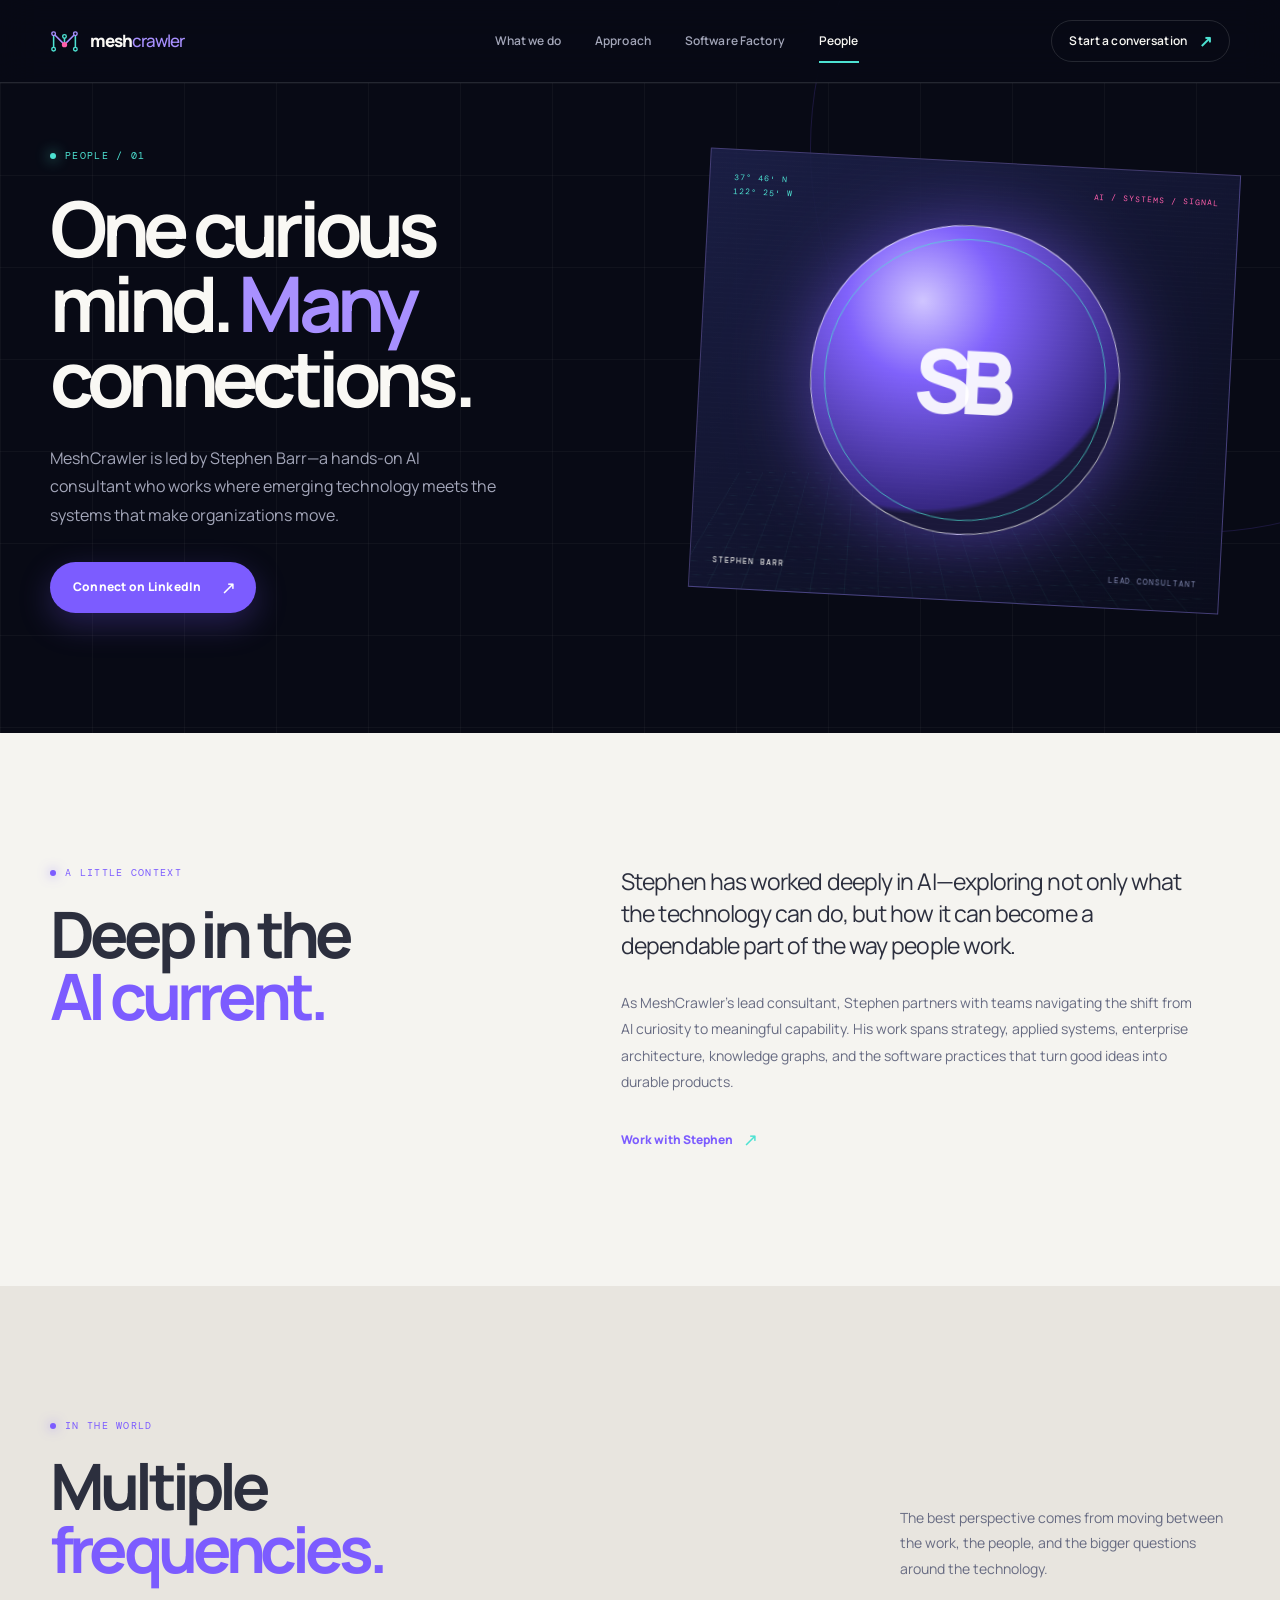
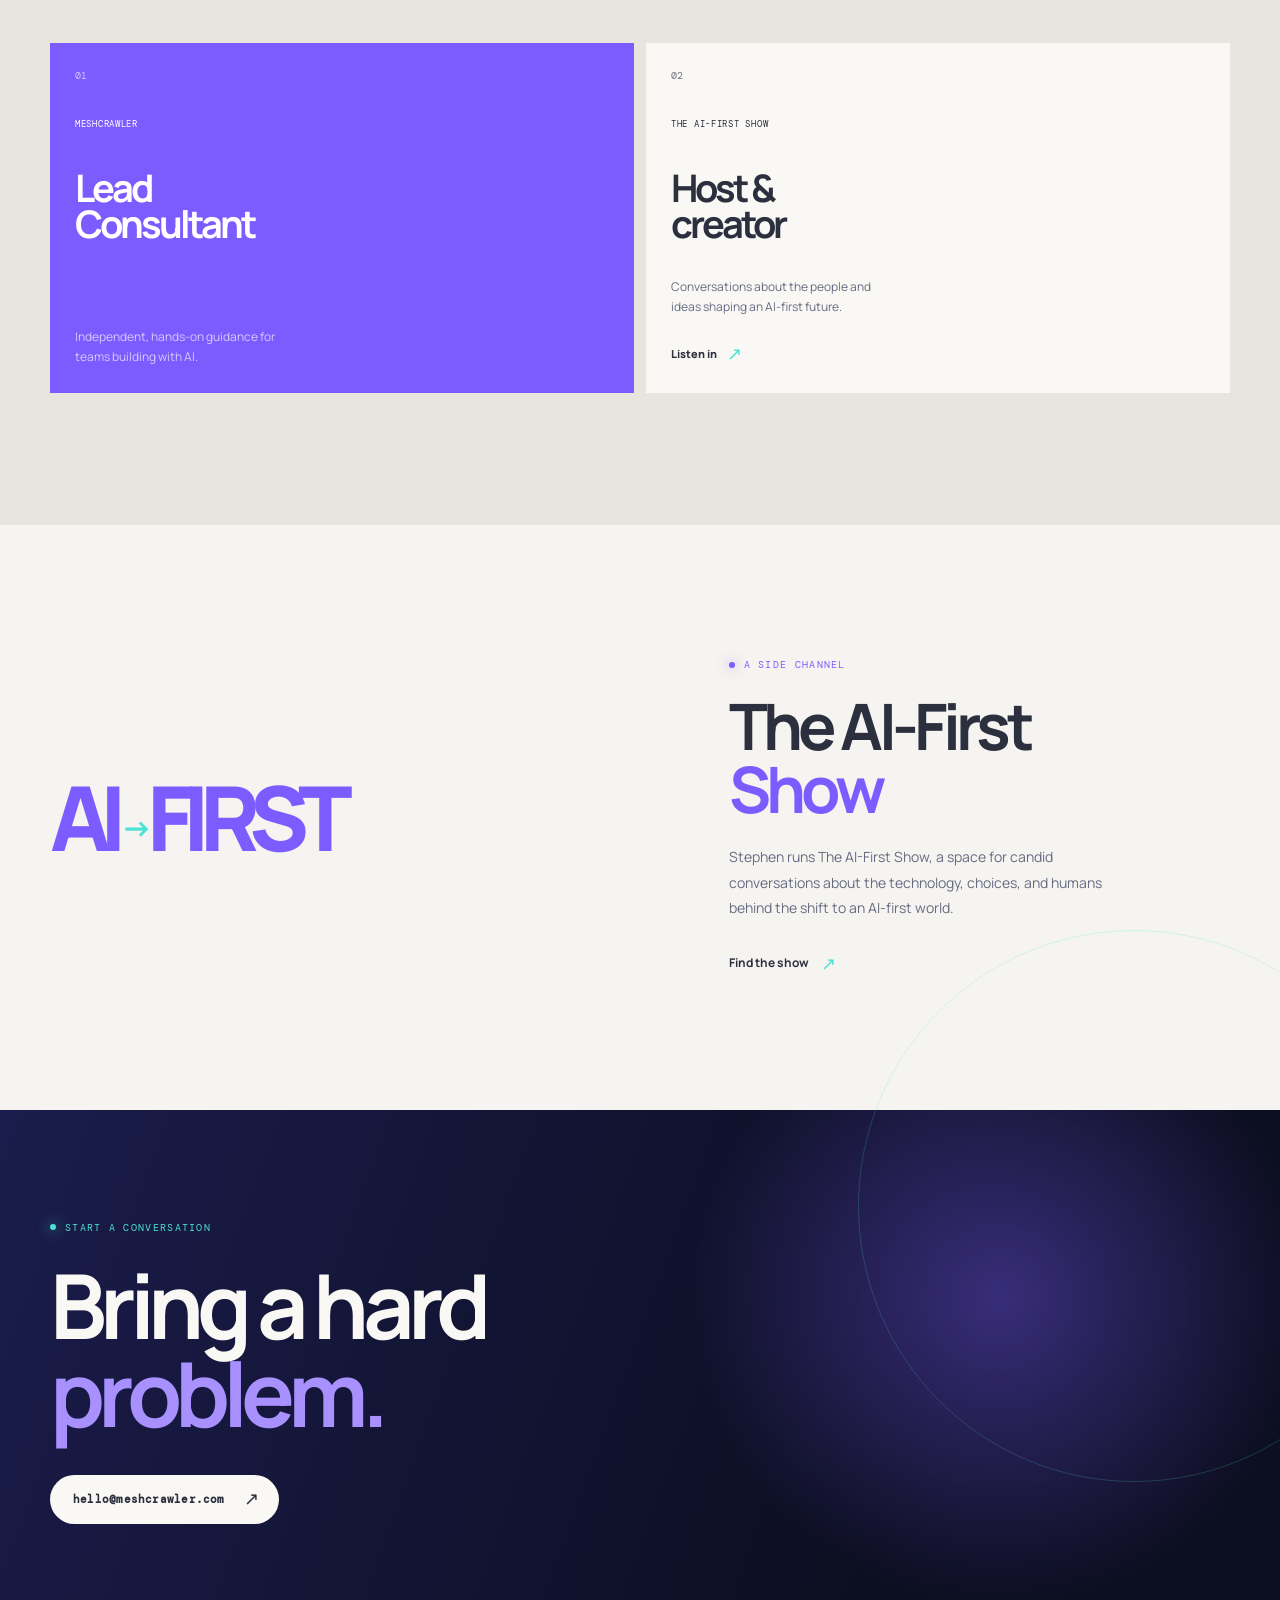
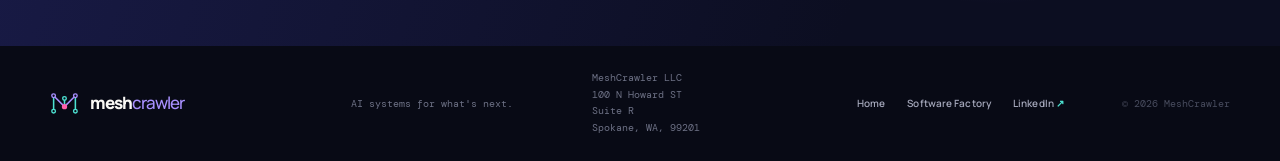
==== commit 94f84208: "Unpublish branding page and drop Trilogy AI mention from People Branding stays in the repo for refer" ====
--- a/people.html
+++ b/people.html
@@ -12,7 +12,7 @@
         <header class="site-header">
             <div class="container header-inner">
                 <a class="brand" href="index.html" aria-label="MeshCrawler home"><svg class="brand-mark" viewBox="0 0 32 26" aria-hidden="true" focusable="false"><path class="brand-edge edge-vertical" d="M4 22V5 M16 17V8 M28 5V22"></path><path class="brand-edge edge-diagonal" d="M4 5L16 17L28 5"></path><circle class="brand-node node-cyan" cx="4" cy="22" r="2"></circle><circle class="brand-node node-violet" cx="4" cy="5" r="2"></circle><circle class="brand-node node-pink" cx="16" cy="17" r="2.2"></circle><circle class="brand-node node-cyan" cx="16" cy="8" r="2"></circle><circle class="brand-node node-violet" cx="28" cy="5" r="2"></circle><circle class="brand-node node-cyan" cx="28" cy="22" r="2"></circle></svg><span class="brand-name">mesh<span>crawler</span></span></a>
-                <nav class="site-nav" aria-label="Main navigation"><a href="index.html">What we do</a><a href="index.html#approach">Approach</a><a href="software-factory.html">Software Factory</a><a class="active" href="people.html">People</a><a href="branding/">Branding</a></nav>
+                <nav class="site-nav" aria-label="Main navigation"><a href="index.html">What we do</a><a href="index.html#approach">Approach</a><a href="software-factory.html">Software Factory</a><a class="active" href="people.html">People</a></nav>
                 <a class="header-cta" href="https://cal.com/stevejb" target="_blank" rel="noreferrer">Start a conversation <span aria-hidden="true">↗</span></a>
             </div>
         </header>
@@ -29,12 +29,12 @@
             <section class="bio-section section-pad">
                 <div class="container bio-layout">
                     <div class="bio-intro"><p class="eyebrow"><span class="eyebrow-dot"></span> A little context</p><h2>Deep in the<br><em>AI current.</em></h2></div>
-                    <div class="bio-copy"><p class="lead-copy">Stephen has worked deeply in AI—exploring not only what the technology can do, but how it can become a dependable part of the way people work.</p><p>As MeshCrawler's lead consultant, Stephen partners with teams navigating the shift from AI curiosity to meaningful capability. His work spans strategy, applied systems, enterprise architecture, knowledge graphs, and the software practices that turn good ideas into durable products.</p><p>He also serves as VP of AI at the <strong>Trilogy AI Center of Excellence</strong>, helping shape how organizations think about and operationalize AI at scale.</p><a class="inline-link" href="mailto:hello@meshcrawler.com">Work with Stephen <span aria-hidden="true">↗</span></a></div>
+                    <div class="bio-copy"><p class="lead-copy">Stephen has worked deeply in AI—exploring not only what the technology can do, but how it can become a dependable part of the way people work.</p><p>As MeshCrawler's lead consultant, Stephen partners with teams navigating the shift from AI curiosity to meaningful capability. His work spans strategy, applied systems, enterprise architecture, knowledge graphs, and the software practices that turn good ideas into durable products.</p><a class="inline-link" href="mailto:hello@meshcrawler.com">Work with Stephen <span aria-hidden="true">↗</span></a></div>
                 </div>
             </section>
 
             <section class="roles-section section-pad">
-                <div class="container"><div class="section-heading heading-split"><div><p class="eyebrow"><span class="eyebrow-dot"></span> In the world</p><h2>Multiple<br><em>frequencies.</em></h2></div><p class="heading-detail">The best perspective comes from moving between the work, the people, and the bigger questions around the technology.</p></div><div class="roles-grid"><article class="role-card role-primary"><span class="role-index">01</span><span class="role-kicker">MeshCrawler</span><h3>Lead<br>Consultant</h3><p>Independent, hands-on guidance for teams building with AI.</p></article><article class="role-card"><span class="role-index">02</span><span class="role-kicker">Trilogy AI Center of Excellence</span><h3>VP of<br>AI</h3><p>Helping organizations turn AI ambition into enterprise capability.</p></article><article class="role-card"><span class="role-index">03</span><span class="role-kicker">The AI-First Show</span><h3>Host &amp;<br>creator</h3><p>Conversations about the people and ideas shaping an AI-first future.</p><a class="card-link" href="https://www.youtube.com/@TheAIFirstShow" target="_blank" rel="noreferrer">Listen in <span aria-hidden="true">↗</span></a></article></div></div>
+                <div class="container"><div class="section-heading heading-split"><div><p class="eyebrow"><span class="eyebrow-dot"></span> In the world</p><h2>Multiple<br><em>frequencies.</em></h2></div><p class="heading-detail">The best perspective comes from moving between the work, the people, and the bigger questions around the technology.</p></div><div class="roles-grid"><article class="role-card role-primary"><span class="role-index">01</span><span class="role-kicker">MeshCrawler</span><h3>Lead<br>Consultant</h3><p>Independent, hands-on guidance for teams building with AI.</p></article><article class="role-card"><span class="role-index">02</span><span class="role-kicker">The AI-First Show</span><h3>Host &amp;<br>creator</h3><p>Conversations about the people and ideas shaping an AI-first future.</p><a class="card-link" href="https://www.youtube.com/@TheAIFirstShow" target="_blank" rel="noreferrer">Listen in <span aria-hidden="true">↗</span></a></article></div></div>
             </section>
 
             <section class="show-section section-pad"><div class="container show-layout"><div class="show-mark" aria-hidden="true">AI<span>→</span>FIRST</div><div class="show-copy"><p class="eyebrow"><span class="eyebrow-dot"></span> A side channel</p><h2>The AI-First<br><em>Show</em></h2><p>Stephen runs The AI-First Show, a space for candid conversations about the technology, choices, and humans behind the shift to an AI-first world.</p><a class="text-link" href="https://www.youtube.com/@TheAIFirstShow" target="_blank" rel="noreferrer">Find the show <span aria-hidden="true">↗</span></a></div></div></section>
@@ -42,7 +42,7 @@
             <section class="contact-band"><div class="container contact-inner"><p class="eyebrow"><span class="eyebrow-dot"></span> Start a conversation</p><h2>Bring a hard<br><em>problem.</em></h2><a class="button button-light" href="mailto:hello@meshcrawler.com">hello@meshcrawler.com <span aria-hidden="true">↗</span></a></div></section>
         </main>
 
-        <footer class="site-footer"><div class="container footer-inner"><a class="brand" href="index.html" aria-label="MeshCrawler home"><svg class="brand-mark" viewBox="0 0 32 26" aria-hidden="true" focusable="false"><path class="brand-edge edge-vertical" d="M4 22V5 M16 17V8 M28 5V22"></path><path class="brand-edge edge-diagonal" d="M4 5L16 17L28 5"></path><circle class="brand-node node-cyan" cx="4" cy="22" r="2"></circle><circle class="brand-node node-violet" cx="4" cy="5" r="2"></circle><circle class="brand-node node-pink" cx="16" cy="17" r="2.2"></circle><circle class="brand-node node-cyan" cx="16" cy="8" r="2"></circle><circle class="brand-node node-violet" cx="28" cy="5" r="2"></circle><circle class="brand-node node-cyan" cx="28" cy="22" r="2"></circle></svg><span class="brand-name">mesh<span>crawler</span></span></a><p>AI systems for what's next.</p><address class="business-address">MeshCrawler LLC<br>100 N Howard ST<br>Suite R<br>Spokane, WA, 99201</address><div class="footer-links"><a href="index.html">Home</a><a href="software-factory.html">Software Factory</a><a href="branding/">Branding</a><a href="https://www.linkedin.com/in/stephenjbarr/" target="_blank" rel="noreferrer">LinkedIn <span aria-hidden="true">↗</span></a></div><span class="copyright">© 2026 MeshCrawler</span></div></footer>
+        <footer class="site-footer"><div class="container footer-inner"><a class="brand" href="index.html" aria-label="MeshCrawler home"><svg class="brand-mark" viewBox="0 0 32 26" aria-hidden="true" focusable="false"><path class="brand-edge edge-vertical" d="M4 22V5 M16 17V8 M28 5V22"></path><path class="brand-edge edge-diagonal" d="M4 5L16 17L28 5"></path><circle class="brand-node node-cyan" cx="4" cy="22" r="2"></circle><circle class="brand-node node-violet" cx="4" cy="5" r="2"></circle><circle class="brand-node node-pink" cx="16" cy="17" r="2.2"></circle><circle class="brand-node node-cyan" cx="16" cy="8" r="2"></circle><circle class="brand-node node-violet" cx="28" cy="5" r="2"></circle><circle class="brand-node node-cyan" cx="28" cy="22" r="2"></circle></svg><span class="brand-name">mesh<span>crawler</span></span></a><p>AI systems for what's next.</p><address class="business-address">MeshCrawler LLC<br>100 N Howard ST<br>Suite R<br>Spokane, WA, 99201</address><div class="footer-links"><a href="index.html">Home</a><a href="software-factory.html">Software Factory</a><a href="https://www.linkedin.com/in/stephenjbarr/" target="_blank" rel="noreferrer">LinkedIn <span aria-hidden="true">↗</span></a></div><span class="copyright">© 2026 MeshCrawler</span></div></footer>
     </div>
 </body>
 </html>
--- a/styles.css
+++ b/styles.css
@@ -112,7 +112,19 @@
 
 .factory-terminal-visual { align-items: flex-start; display: flex; flex-direction: column; gap: 22px; position: relative; }
 .factory-terminal-visual .visual-glow { position: absolute; right: 6%; top: 4%; }
-.factory-terminal-img { border: 0; border-radius: 10px; box-shadow: 0 30px 90px rgba(0,0,0,.4), 0 0 0 1px rgba(168,144,255,.22); display: block; max-width: 560px; position: relative; transform: rotate(-2.4deg); transition: transform .35s ease; width: 100%; z-index: 1; }
+.factory-terminal-img { border: 0; border-radius: 10px; box-shadow: 0 30px 90px rgba(0,0,0,.4), 0 0 0 1px rgba(168,144,255,.22); display: block; max-width: 700px; position: relative; transform: rotate(-2.4deg); transition: transform .35s ease; width: 100%; z-index: 1; }
+
+/* Phase label superimposed on the terminal recording, cycling in step with the transcript below it
+   (matches the hero network-map's floating-label treatment elsewhere on the site). */
+.terminal-phase-label { background: rgba(8,10,21,.88); border: 1px solid var(--line); display: grid; font-family: 'DM Mono', monospace; font-size: 20px; letter-spacing: .06em; padding: 16px 22px; position: absolute; right: 14px; top: -22px; z-index: 3; }
+.phase-cycle { color: #c7cbe0; grid-area: 1 / 1; opacity: 0; white-space: nowrap; }
+.phase-cycle span { color: var(--cyan); margin-right: 12px; }
+.phase-1 { animation: phase-cycle-1 23.03s ease-in-out infinite; }
+.phase-2 { animation: phase-cycle-2 23.03s ease-in-out infinite; }
+.phase-3 { animation: phase-cycle-3 23.03s ease-in-out infinite; }
+@keyframes phase-cycle-1 { 0% { opacity: 0; } 2% { opacity: 1; } 31% { opacity: 1; } 34% { opacity: 0; } 100% { opacity: 0; } }
+@keyframes phase-cycle-2 { 0%, 34% { opacity: 0; } 36% { opacity: 1; } 69% { opacity: 1; } 72% { opacity: 0; } 100% { opacity: 0; } }
+@keyframes phase-cycle-3 { 0%, 72% { opacity: 0; } 74% { opacity: 1; } 97% { opacity: 1; } 100% { opacity: 0; } }
 .factory-terminal-img:hover { transform: rotate(0deg) scale(1.015); }
 .factory-terminal-caption { color: #74788d; font-family: 'DM Mono', monospace; font-size: 10px; letter-spacing: .04em; line-height: 1.65; max-width: 420px; position: relative; z-index: 1; }
 
@@ -128,6 +140,27 @@
 .inverted .bio-copy p:not(.lead-copy), .inverted .teaser-copy > p:not(.eyebrow), .inverted .heading-detail { color: var(--muted); }
 .inverted .inline-link { color: var(--violet-bright); }
 .inverted .card-outline { border-color: var(--line); }
+
+/* Assembly-line diagram under "What is a software factory?" — five stations on a vertical belt,
+   filling the empty space beside the body copy, with a small pulse traveling top to bottom to
+   suggest work moving through the pipeline. */
+.factory-line-kicker { color: var(--muted); font-family: 'DM Mono', monospace; font-size: 13px; letter-spacing: .06em; margin-top: 48px; text-transform: uppercase; }
+.factory-line { display: flex; flex-direction: column; list-style: none; margin: 20px 0 0; padding: 0; position: relative; }
+.factory-line::before { background: linear-gradient(180deg, transparent, rgba(124,92,255,.55) 6%, rgba(77,226,210,.55) 50%, rgba(124,92,255,.55) 94%, transparent); bottom: 8%; content: ''; left: 27px; position: absolute; top: 8%; width: 2px; z-index: 0; }
+.factory-pulse { animation: factory-pulse-move 7s linear infinite; background: var(--cyan); border-radius: 50%; box-shadow: 0 0 12px var(--cyan); height: 8px; left: 24px; position: absolute; width: 8px; z-index: 1; }
+@keyframes factory-pulse-move {
+    0% { top: 8%; opacity: 0; }
+    6% { opacity: 1; }
+    92% { opacity: 1; }
+    100% { top: 92%; opacity: 0; }
+}
+.factory-station { align-items: flex-start; display: flex; gap: 20px; padding: 20px 0; position: relative; text-align: left; z-index: 1; }
+.factory-text { display: flex; flex-direction: column; gap: 5px; padding-top: 6px; }
+.factory-node { align-items: center; background: var(--ink-soft); border: 1px solid rgba(255,255,255,.16); border-radius: 50%; display: flex; flex-shrink: 0; height: 64px; justify-content: center; width: 64px; }
+.factory-icon { color: var(--violet-bright); font-size: 24px; line-height: 1; }
+.factory-index { color: var(--cyan); font-family: 'DM Mono', monospace; font-size: 12px; letter-spacing: .08em; }
+.factory-station h3 { font-size: 21px; letter-spacing: -.02em; }
+.factory-station p { color: var(--muted); font-size: 15px; line-height: 1.6; max-width: 360px; }
 
 /* Layout variety: flip which side carries the heading vs. the supporting content, so consecutive
    sections don't repeat the same left-heading/right-detail shape. Reading order (heading first)
@@ -219,7 +252,8 @@
 
 .approach { background: var(--ink-soft); }.approach-layout { display: grid; gap: 11%; grid-template-columns: .8fr 1.2fr; }.approach-statement h2 { font-size: clamp(45px, 5vw, 70px); margin: 25px 0 28px; }.approach-statement > p:not(.eyebrow) { color: var(--muted); font-size: 14px; line-height: 1.85; margin-bottom: 30px; max-width: 360px; }.principles { border-top: 1px solid var(--line); }.principle { align-items: flex-start; border-bottom: 1px solid var(--line); display: grid; gap: 22px; grid-template-columns: 36px 1fr 20px; padding: 26px 0; }.principle-number { color: var(--cyan); font-family: 'DM Mono', monospace; font-size: 10px; padding-top: 4px; }.principle h3 { font-size: 17px; letter-spacing: -.035em; }.principle p { color: var(--muted); font-size: 12px; margin-top: 7px; }.principle-arrow { color: var(--violet-bright); font-size: 20px; }
 
-.people-teaser { background: #e8e5df; color: var(--heading); }.people-teaser-inner { align-items: center; display: grid; gap: 10%; grid-template-columns: 1.1fr .9fr; }.teaser-art { background: linear-gradient(145deg, #171b42, #372a88); height: 350px; overflow: hidden; position: relative; }.teaser-art::before { background-image: linear-gradient(rgba(77,226,210,.14) 1px, transparent 1px), linear-gradient(90deg, rgba(77,226,210,.14) 1px, transparent 1px); background-size: 31px 31px; content: ''; inset: 0; position: absolute; transform: skewY(-18deg) scale(1.35); }.teaser-art::after { border: 1px solid rgba(77,226,210,.35); border-radius: 50%; content: ''; height: 450px; left: -120px; position: absolute; top: -50px; width: 450px; }.teaser-art span { color: rgba(255,255,255,.92); font-size: clamp(100px, 15vw, 190px); font-weight: 800; left: 50%; letter-spacing: -.12em; line-height: 1; position: absolute; top: 50%; transform: translate(-50%, -55%); z-index: 1; }.teaser-art i { background: var(--cyan); border-radius: 50%; box-shadow: 0 0 20px var(--cyan); height: 7px; position: absolute; width: 7px; z-index: 2; }.teaser-art i:nth-of-type(1) { right: 17%; top: 19%; }.teaser-art i:nth-of-type(2) { bottom: 16%; left: 18%; background: var(--pink); box-shadow: 0 0 20px var(--pink); }.teaser-art i:nth-of-type(3) { bottom: 27%; right: 31%; }.teaser-copy { max-width: 350px; }.teaser-copy .eyebrow { color: var(--violet); }.teaser-copy .eyebrow-dot { background: var(--violet); box-shadow: 0 0 12px rgba(124,92,255,.7); }.teaser-copy h2 { color: var(--heading); margin: 23px 0; }.teaser-copy h2 em { color: var(--violet); }.teaser-copy > p:not(.eyebrow) { color: var(--text-muted); font-size: 14px; line-height: 1.85; margin-bottom: 28px; }
+.people-teaser { background: #e8e5df; color: var(--heading); }.people-teaser-inner { align-items: center; display: grid; gap: 10%; grid-template-columns: 1.1fr .9fr; }.teaser-art { background: linear-gradient(145deg, #171b42, #372a88); height: 350px; overflow: hidden; position: relative; }.teaser-art::before { background-image: linear-gradient(rgba(77,226,210,.14) 1px, transparent 1px), linear-gradient(90deg, rgba(77,226,210,.14) 1px, transparent 1px); background-size: 31px 31px; content: ''; inset: 0; position: absolute; transform: skewY(-18deg) scale(1.35); }.teaser-art::after { border: 1px solid rgba(77,226,210,.35); border-radius: 50%; content: ''; height: 450px; left: -120px; position: absolute; top: -50px; width: 450px; }.teaser-art span { color: rgba(255,255,255,.92); font-size: clamp(100px, 15vw, 190px); font-weight: 800; left: 50%; letter-spacing: -.12em; line-height: 1; position: absolute; top: 50%; transform: translate(-50%, -55%); z-index: 1; }.teaser-art i { background: var(--cyan); border-radius: 50%; box-shadow: 0 0 20px var(--cyan); height: 7px; position: absolute; width: 7px; z-index: 2; }.teaser-art i:nth-of-type(1) { right: 17%; top: 19%; }.teaser-art i:nth-of-type(2) { bottom: 16%; left: 18%; background: var(--pink); box-shadow: 0 0 20px var(--pink); }.teaser-art i:nth-of-type(3) { bottom: 27%; right: 31%; }.teaser-copy { max-width: 350px; }.teaser-copy .eyebrow { color: var(--violet); }.teaser-copy .eyebrow-dot { background: var(--violet); box-shadow: 0 0 12px rgba(124,92,255,.7); }.teaser-copy h2 { color: var(--heading); margin: 23px 0; }.teaser-copy h2 em { color: var(--violet); }
+yesod-red { color: var(--red); font-style: normal; }.teaser-copy > p:not(.eyebrow) { color: var(--text-muted); font-size: 14px; line-height: 1.85; margin-bottom: 28px; }
 
 .contact-band { background: radial-gradient(circle at 78% 35%, rgba(124,92,255,.4), transparent 29%), linear-gradient(110deg, #1a1c4b, #0c0e21 70%); padding: 110px 0 122px; position: relative; }.contact-band::after { border: 1px solid rgba(77,226,210,.2); border-radius: 50%; content: ''; height: 550px; position: absolute; right: -130px; top: -180px; width: 550px; }.contact-inner { position: relative; z-index: 1; }.contact-inner h2 { font-size: clamp(54px, 7vw, 96px); margin: 26px 0 38px; }.contact-inner .button { font-family: 'DM Mono', monospace; font-size: 11px; letter-spacing: .02em; }
 
@@ -264,7 +298,7 @@
 /* People page */
 .people-hero { min-height: 650px; }.people-hero-layout { align-items: center; display: grid; gap: 10%; grid-template-columns: 1fr 1fr; min-height: 600px; padding-bottom: 70px; padding-top: 65px; position: relative; z-index: 1; }.people-hero-copy h1 { font-size: clamp(52px, 6vw, 83px); margin: 26px 0 28px; }.people-hero-copy .hero-intro { margin-bottom: 32px; max-width: 450px; }.portrait-stage { background: linear-gradient(145deg, rgba(28,32,73,.9), rgba(10,12,28,.95)); border: 1px solid rgba(168,144,255,.34); height: 440px; overflow: hidden; position: relative; transform: rotate(3deg); }.portrait-grid { background-image: linear-gradient(rgba(77,226,210,.13) 1px, transparent 1px), linear-gradient(90deg, rgba(77,226,210,.13) 1px, transparent 1px); background-size: 37px 37px; inset: -30px; opacity: .45; position: absolute; transform: perspective(600px) rotateX(58deg) rotateZ(-8deg); transform-origin: center bottom; }.portrait-scanlines { background: repeating-linear-gradient(0deg, transparent, transparent 4px, rgba(255,255,255,.02) 5px); inset: 0; pointer-events: none; position: absolute; z-index: 2; }.portrait-orb { align-items: center; background: radial-gradient(circle at 35% 25%, #d0c5ff, #8062fb 25%, #362782 68%, #1a183a 70%); border: 1px solid rgba(255,255,255,.65); border-radius: 50%; box-shadow: 0 0 80px rgba(124,92,255,.55); display: flex; height: 310px; justify-content: center; left: calc(50% - 155px); position: absolute; top: 63px; width: 310px; z-index: 1; }.portrait-orb::after { border: 1px solid rgba(77,226,210,.7); border-radius: 50%; content: ''; inset: 13px; position: absolute; }.portrait-orb span { color: rgba(255,255,255,.92); font-size: 88px; font-weight: 800; letter-spacing: -.15em; line-height: 1; margin-right: 12px; }.portrait-caption { bottom: 22px; display: flex; justify-content: space-between; left: 22px; position: absolute; right: 22px; z-index: 3; }.portrait-caption span, .portrait-coordinates, .portrait-tag { color: #7d84ab; font-family: 'DM Mono', monospace; font-size: 8px; letter-spacing: .12em; }.portrait-caption span:first-child { color: var(--white); }.portrait-coordinates { color: var(--cyan); left: 24px; line-height: 1.7; position: absolute; top: 21px; }.portrait-tag { color: var(--pink); position: absolute; right: 20px; top: 22px; }
 .bio-section { background: var(--panel-light); color: var(--heading); }.bio-layout { display: grid; gap: 14%; grid-template-columns: .8fr 1.2fr; }.bio-copy { max-width: 580px; }.lead-copy { color: var(--heading); font-size: 23px; letter-spacing: -.04em; line-height: 1.4; margin-bottom: 28px; }.bio-copy p:not(.lead-copy) { color: var(--text-muted); font-size: 14px; line-height: 1.9; margin-bottom: 18px; }.inline-link { align-items: center; color: var(--violet); display: inline-flex; font-size: 12px; font-weight: 800; gap: 10px; margin-top: 12px; }
-.roles-section { background: #e8e5df; color: var(--heading); }.roles-grid { display: grid; gap: 12px; grid-template-columns: repeat(3, 1fr); }.role-card { background: var(--white); display: flex; flex-direction: column; min-height: 350px; padding: 25px; }.role-card.role-primary { background: var(--violet); color: white; }.role-index { font-family: 'DM Mono', monospace; font-size: 10px; opacity: .65; }.role-kicker { font-family: 'DM Mono', monospace; font-size: 9px; letter-spacing: .08em; margin-top: 35px; min-height: 28px; text-transform: uppercase; }.role-card h3 { font-size: 38px; letter-spacing: -.08em; line-height: .93; margin-top: 24px; }.role-card p { color: var(--text-muted); font-size: 12px; line-height: 1.7; margin-top: auto; max-width: 225px; }.role-primary p { color: rgba(255,255,255,.68); }.role-card .card-link { color: var(--heading); margin-top: 22px; padding-top: 0; }.role-primary .card-link { color: white; }.show-section { background: var(--panel-light); color: var(--heading); }.show-layout { align-items: center; display: grid; gap: 15%; grid-template-columns: 1fr 1fr; }.show-mark { color: var(--violet); font-size: clamp(42px, 7vw, 95px); font-weight: 800; letter-spacing: -.12em; line-height: .8; position: relative; }.show-mark span { color: var(--cyan); font-size: .35em; margin: 0 .15em; vertical-align: middle; }.show-copy { max-width: 390px; }.show-copy .eyebrow { color: var(--violet); }.show-copy .eyebrow-dot { background: var(--violet); box-shadow: 0 0 12px rgba(124,92,255,.7); }.show-copy h2 { margin: 23px 0; }.show-copy h2 em { color: var(--violet); }.show-copy > p:not(.eyebrow) { color: var(--text-muted); font-size: 14px; line-height: 1.85; margin-bottom: 28px; }.show-copy .text-link { color: var(--heading); }
+.roles-section { background: #e8e5df; color: var(--heading); }.roles-grid { display: grid; gap: 12px; grid-template-columns: repeat(2, 1fr); }.role-card { background: var(--white); display: flex; flex-direction: column; min-height: 350px; padding: 25px; }.role-card.role-primary { background: var(--violet); color: white; }.role-index { font-family: 'DM Mono', monospace; font-size: 10px; opacity: .65; }.role-kicker { font-family: 'DM Mono', monospace; font-size: 9px; letter-spacing: .08em; margin-top: 35px; min-height: 28px; text-transform: uppercase; }.role-card h3 { font-size: 38px; letter-spacing: -.08em; line-height: .93; margin-top: 24px; }.role-card p { color: var(--text-muted); font-size: 12px; line-height: 1.7; margin-top: auto; max-width: 225px; }.role-primary p { color: rgba(255,255,255,.68); }.role-card .card-link { color: var(--heading); margin-top: 22px; padding-top: 0; }.role-primary .card-link { color: white; }.show-section { background: var(--panel-light); color: var(--heading); }.show-layout { align-items: center; display: grid; gap: 15%; grid-template-columns: 1fr 1fr; }.show-mark { color: var(--violet); font-size: clamp(42px, 7vw, 95px); font-weight: 800; letter-spacing: -.12em; line-height: .8; position: relative; }.show-mark span { color: var(--cyan); font-size: .35em; margin: 0 .15em; vertical-align: middle; }.show-copy { max-width: 390px; }.show-copy .eyebrow { color: var(--violet); }.show-copy .eyebrow-dot { background: var(--violet); box-shadow: 0 0 12px rgba(124,92,255,.7); }.show-copy h2 { margin: 23px 0; }.show-copy h2 em { color: var(--violet); }.show-copy > p:not(.eyebrow) { color: var(--text-muted); font-size: 14px; line-height: 1.85; margin-bottom: 28px; }.show-copy .text-link { color: var(--heading); }
 
 @media (max-width: 900px) {
     .site-nav { margin-left: 0; }
@@ -286,7 +320,7 @@
     .hero, .people-hero, .branding-hero { min-height: 0; }.hero-layout, .people-hero-layout, .branding-hero-layout { display: flex; flex-direction: column; padding-bottom: 42px; padding-top: 74px; }.hero-copy, .people-hero-copy, .branding-hero-copy { align-self: flex-start; }.hero h1, .branding-hero-copy h1 { font-size: clamp(53px, 15vw, 76px); }.hero-intro { font-size: 14px; }.hero-actions { align-items: flex-start; flex-direction: column; gap: 23px; }.hero-note { margin-top: 37px; }.hero-visual { align-self: center; height: 370px; margin-top: 25px; transform: scale(.89); transform-origin: center top; width: 112%; }.network-card { left: 7%; top: 25px; }.hero-footer { align-items: flex-start; flex-direction: column; gap: 12px; }.hero-footer .scroll-cue { display: none; }
     .signal-track { gap: 19px; justify-content: flex-start; padding: 12px 20px; }.signal-track span { font-size: 8px; }
     .heading-split { align-items: flex-start; flex-direction: column; gap: 25px; }.section-heading { margin-bottom: 36px; }.heading-detail { max-width: 380px; }.capability-grid, .roles-grid { grid-template-columns: 1fr; }.capability-card { min-height: 330px; }.capability-card h3 { font-size: 28px; }.capability-icon { margin-top: 12px; }
-    .approach-layout, .bio-layout, .show-layout { display: flex; flex-direction: column; gap: 52px; }.reverse-layout .bio-intro, .reverse-layout .bio-copy { order: initial; }.approach-statement > p:not(.eyebrow) { max-width: none; }.principle { gap: 12px; grid-template-columns: 28px 1fr 15px; }.principle h3 { font-size: 15px; }.principle p { font-size: 11px; }.people-teaser-inner { display: flex; flex-direction: column-reverse; gap: 42px; }.teaser-copy { max-width: none; width: 100%; }.teaser-art { height: 250px; width: 100%; }.teaser-art span { font-size: 120px; }.yesod-line { font-size: 34px; }.yesod-underline { height: 3px; }.contact-band { padding: 80px 0 90px; }.contact-inner h2 { font-size: clamp(54px, 15vw, 78px); }
+    .approach-layout, .bio-layout, .show-layout { display: flex; flex-direction: column; gap: 52px; }.reverse-layout .bio-intro, .reverse-layout .bio-copy { order: initial; }.approach-statement > p:not(.eyebrow) { max-width: none; }.principle { gap: 12px; grid-template-columns: 28px 1fr 15px; }.principle h3 { font-size: 15px; }.principle p { font-size: 11px; }.people-teaser-inner { display: flex; flex-direction: column-reverse; gap: 42px; }.teaser-copy { max-width: none; width: 100%; }.teaser-art { height: 250px; width: 100%; }.teaser-art span { font-size: 120px; }.yesod-line { font-size: 34px; }.yesod-underline { height: 3px; }.factory-node { height: 52px; width: 52px; }.factory-icon { font-size: 20px; }.factory-line::before, .factory-pulse { left: 25px; }.factory-station p { max-width: none; }.contact-band { padding: 80px 0 90px; }.contact-inner h2 { font-size: clamp(54px, 15vw, 78px); }
     .footer-inner { align-items: flex-start; display: flex; flex-wrap: wrap; justify-content: space-between; }.business-address { order: 3; width: 100%; }.footer-inner > p { order: 4; width: 100%; }.copyright { order: 5; }
     .people-hero-layout { padding-top: 70px; }.people-hero-copy h1 { font-size: clamp(50px, 14vw, 72px); }.portrait-stage { height: 370px; margin-top: 20px; transform: rotate(2deg); width: 100%; }.portrait-orb { height: 250px; left: calc(50% - 125px); top: 52px; width: 250px; }.portrait-orb span { font-size: 70px; }.bio-intro h2, .roles-section h2 { font-size: 54px; }.lead-copy { font-size: 20px; }.role-card { min-height: 300px; }.show-mark { font-size: 67px; }
     .branding-hero-mark { align-self: center; height: 290px; margin-top: 25px; transform: rotate(2deg); width: 100%; }.branding-hero-mark img { max-width: 92%; }.branding-hero-mark .logo-orbit-large { height: 420px; right: -175px; top: -130px; width: 420px; }.branding-hero-mark .logo-orbit-small { height: 285px; right: -90px; top: -60px; width: 285px; }.branding-story-layout, .color-layout, .type-layout { display: flex; flex-direction: column; gap: 52px; }.branding-story h2, .branding-assets h2, .branding-rules h2, .branding-colors h2, .type-copy h2 { font-size: 54px; }.mark-anatomy { gap: 12px; }.asset-grid, .rules-grid { grid-template-columns: 1fr; }.asset-preview { height: 175px; }.palette-grid { grid-template-columns: repeat(2, 1fr); }.swatch { min-height: 150px; }.swatch-paper { grid-column: span 2; }.type-specimen { min-height: 250px; }.type-specimen strong { font-size: 52px; margin-top: 65px; }.rules-grid article { min-height: 160px; }
